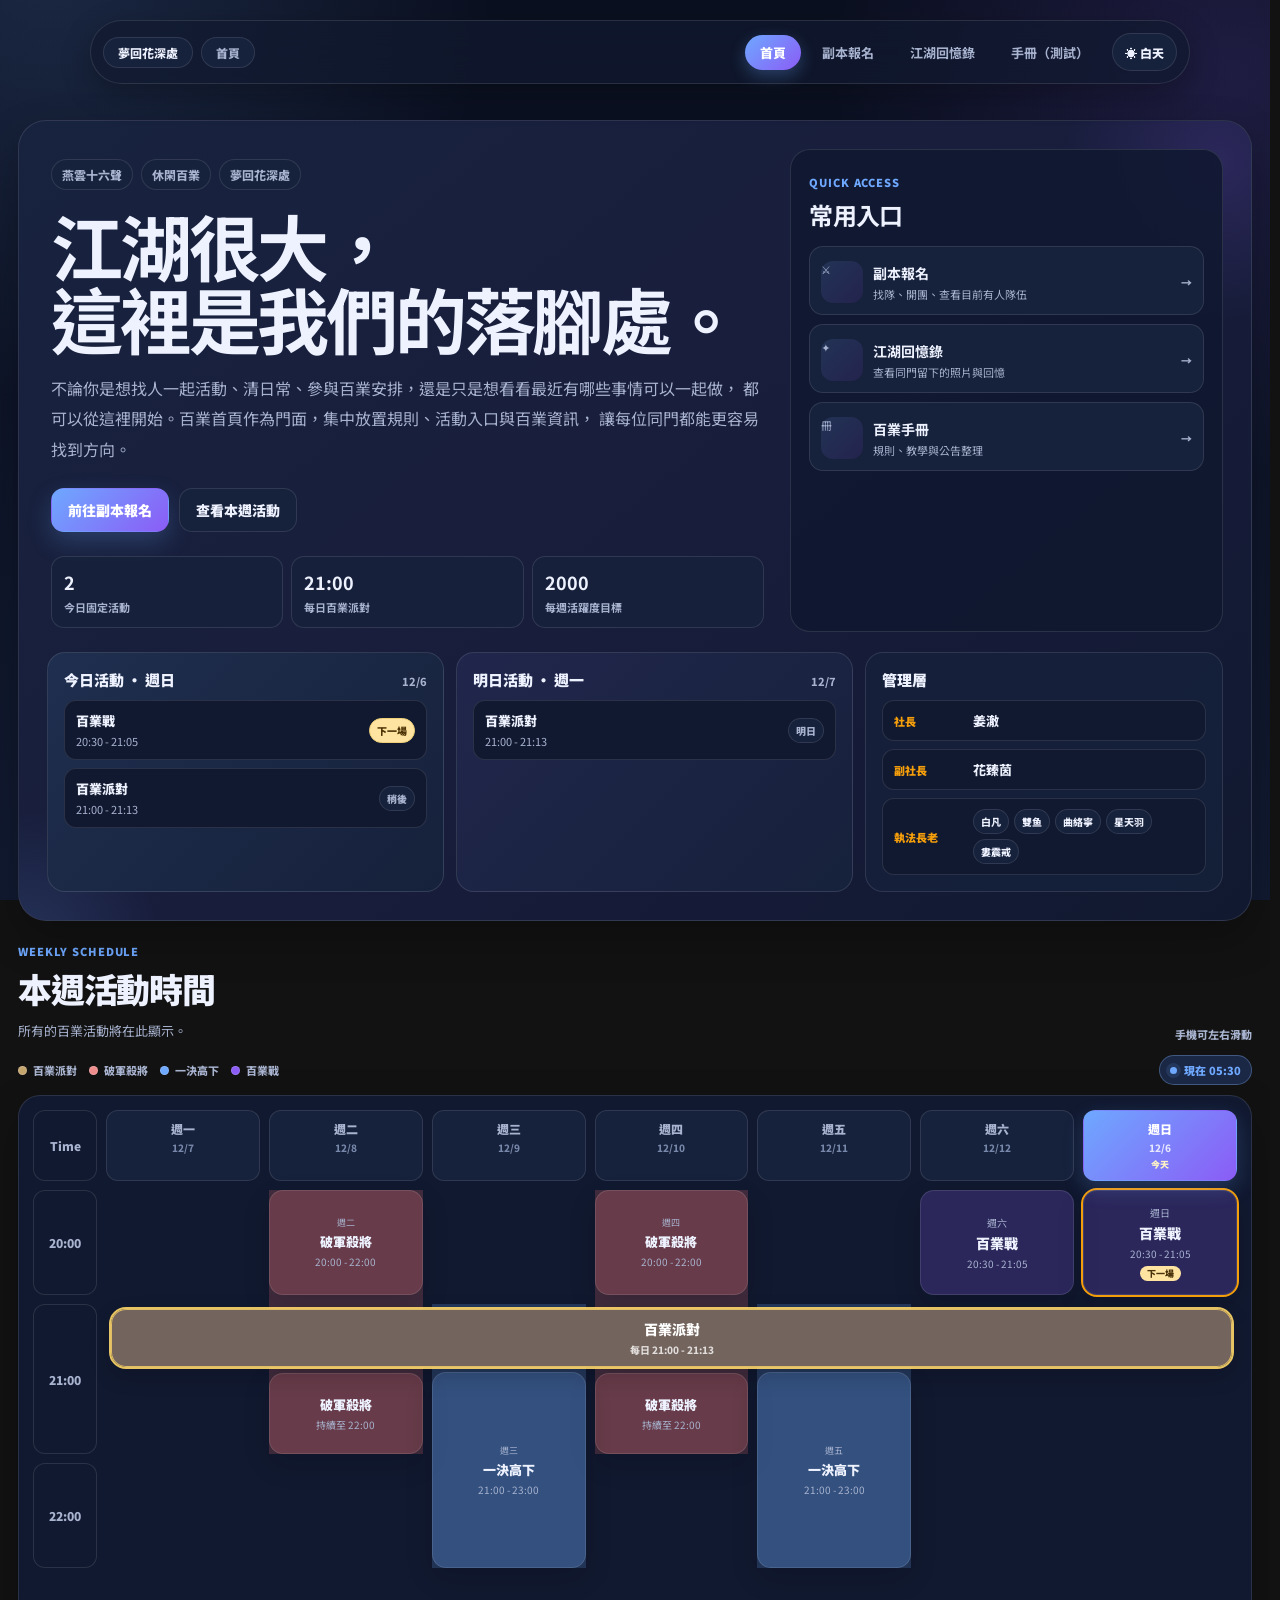
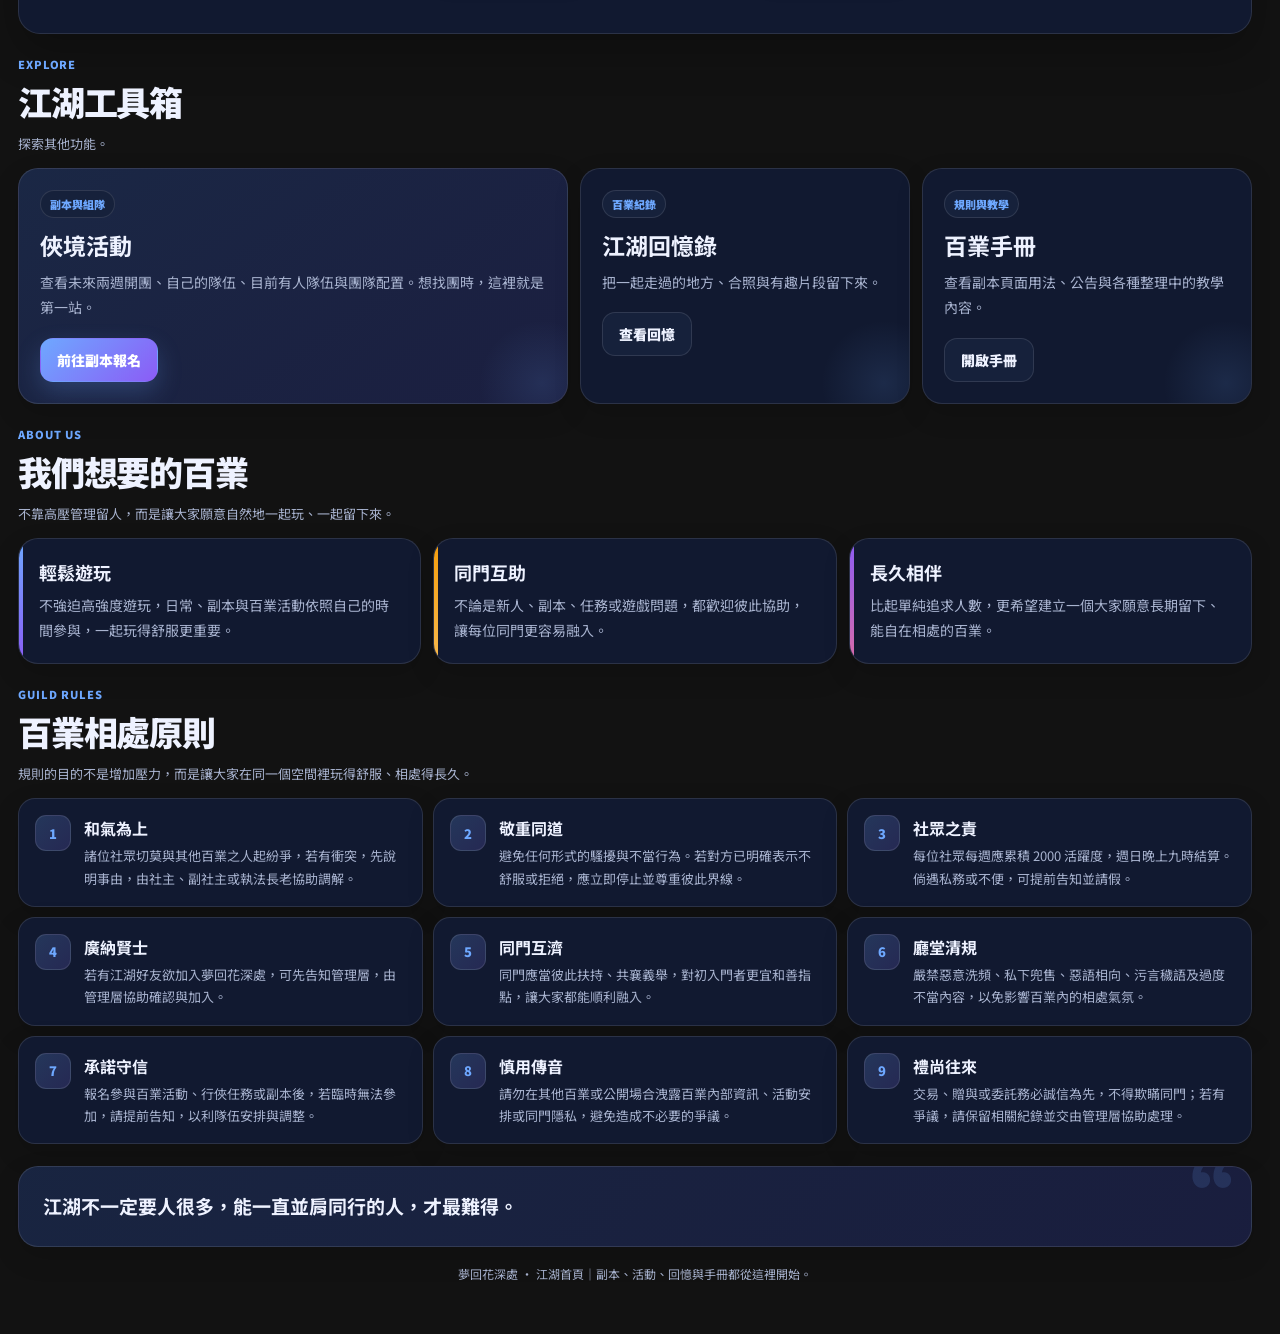
==== index.html @ 8ad77b72 "Update index.html" ====
<!doctype html>
<html lang="zh-Hant">
<head>
<meta charset="UTF-8" />
<meta name="viewport" content="width=device-width, initial-scale=1.0"/>
<title>夢回花深處｜首頁</title>

<link href="https://fonts.googleapis.com/css2?family=Noto+Sans+TC:wght@400;500;600;700;800;900&display=swap" rel="stylesheet">
<link rel="icon" type="image/png" href="https://encrypted-tbn0.gstatic.com/images?q=tbn:ANd9GcSzOJ5c0386XX_6Nc30CH9okPokvMTOGA9BhpgeuKTS_CyC4_QO3OITuVe4&s=10">

<script>
(function(){
  try{
    document.documentElement.dataset.theme = localStorage.getItem("registration_theme") || localStorage.getItem("wwm-home-theme-v2") || "dark";
  }catch(e){
    document.documentElement.dataset.theme = "dark";
  }
})();
</script>

<style>
:root{
  --bg:#0b1020;
  --bg-2:#111a31;
  --surface:#111930;
  --surface-2:#16213b;
  --surface-3:#1b2948;
  --line:rgba(255,255,255,.11);
  --line-strong:rgba(255,255,255,.18);
  --text:#eef2ff;
  --muted:#a8b3cf;
  --soft:#7888aa;
  --accent:#6ea8ff;
  --accent-2:#8b5cf6;
  --warm:#f59e0b;
  --pink:#d96ba7;
  --danger:#ff6b81;
  --shadow:0 18px 44px rgba(0,0,0,.24);
  --shadow-soft:0 10px 28px rgba(0,0,0,.14);
  --color-party:#74645e;
  --color-boss:rgba(255,120,120,.20);
  --color-duel:rgba(110,168,255,.21);
  --color-war:rgba(139,92,246,.22);
}

html[data-theme="light"]{
  --bg:#eef3fb;
  --bg-2:#f8faff;
  --surface:#ffffff;
  --surface-2:#f7f9fd;
  --surface-3:#eef3fb;
  --line:rgba(67,89,130,.16);
  --line-strong:rgba(67,89,130,.24);
  --text:#17233c;
  --muted:#64748b;
  --soft:#8794a8;
  --accent:#4f8ef7;
  --accent-2:#7c3aed;
  --warm:#c47a13;
  --pink:#b64f88;
  --danger:#dc3958;
  --shadow:0 18px 42px rgba(65,86,125,.13);
  --shadow-soft:0 9px 24px rgba(65,86,125,.09);
  --color-party:#fff3df;
  --color-boss:#fff0f0;
  --color-duel:#eef5ff;
  --color-war:#f4efff;
}

*{box-sizing:border-box}
html{scroll-behavior:smooth;scrollbar-gutter:stable;color-scheme:dark}
html[data-theme="light"]{color-scheme:light}
html,body{margin:0;padding:0;min-height:100%;}
body{
  padding-top:100px;
  color:var(--text);
  font-family:"Noto Sans TC",system-ui,-apple-system,BlinkMacSystemFont,"Segoe UI",sans-serif;
  background:
    radial-gradient(circle at 4% -5%, color-mix(in srgb,var(--accent) 16%,transparent), transparent 29%),
    radial-gradient(circle at 97% 8%, color-mix(in srgb,var(--accent-2) 15%,transparent), transparent 27%),
    linear-gradient(180deg,var(--bg),var(--bg-2));
  background-attachment:fixed;
  overflow-x:clip;
  transition:background .22s ease,color .22s ease;
}
button,input,select,textarea{font:inherit}
a{color:inherit}

.bg-orb{display:none}
.container{position:relative;z-index:1;max-width:1320px;margin:0 auto;padding:20px 18px 44px}

/* ===== Navbar: keep the familiar pill, add theme switch ===== */
.topbar{
  position:fixed;top:20px;left:50%;transform:translateX(-50%);
  width:calc(100% - 40px);max-width:1100px;min-height:64px;z-index:1000;
  display:flex;align-items:center;padding:0 12px;border-radius:999px;
  background:color-mix(in srgb,var(--surface) 72%,transparent);
  border:1px solid var(--line);box-shadow:0 10px 30px rgba(0,0,0,.26);
  backdrop-filter:blur(20px);-webkit-backdrop-filter:blur(20px);
  transition:.25s ease;
}
.topbar.scrolled{top:10px;background:color-mix(in srgb,var(--surface) 91%,transparent);box-shadow:var(--shadow)}
.topbar-content{width:100%;display:flex;justify-content:space-between;align-items:center;gap:10px}
.brand-group{display:flex;gap:8px;align-items:center;min-width:max-content}
.brand-badge{padding:6px 14px;border-radius:999px;background:var(--surface-2);border:1px solid var(--line);font-size:12px;font-weight:800;color:var(--text);white-space:nowrap}
.brand-badge.sub{color:var(--muted)}
.nav-wrap{display:flex;align-items:center;gap:8px;min-width:0}
.nav{display:flex;gap:6px;align-items:center;min-width:0}
.nav a{text-decoration:none;color:var(--muted);padding:8px 15px;border-radius:999px;font-size:13px;font-weight:700;white-space:nowrap;transition:.18s ease}
.nav a:hover{color:var(--text);background:var(--surface-2)}
.nav a.active{color:#fff;background:linear-gradient(135deg,var(--accent),var(--accent-2));box-shadow:0 6px 16px color-mix(in srgb,var(--accent) 28%,transparent);font-weight:800}
.theme-toggle{
  flex:0 0 auto;min-height:38px;padding:0 12px;border:1px solid var(--line);border-radius:999px;
  background:var(--surface-2);color:var(--text);font-size:12px;font-weight:900;cursor:pointer;transition:.18s ease;
}
.theme-toggle:hover{border-color:color-mix(in srgb,var(--accent) 55%,var(--line));transform:translateY(-1px)}
html[data-theme="light"] .topbar{background:rgba(255,255,255,.84);box-shadow:0 14px 36px rgba(65,86,125,.14)}
html[data-theme="light"] .topbar.scrolled{background:rgba(255,255,255,.95)}

/* ===== Announcement ===== */
#siteAnnouncement{max-width:1320px;margin:0 auto 16px;padding:0 18px;box-sizing:border-box}
.announcementBar{
  position:relative;display:flex;align-items:flex-start;gap:14px;padding:15px 96px 15px 16px;
  border-radius:20px;border:1px solid color-mix(in srgb,var(--accent-2) 30%,var(--line));
  background:linear-gradient(135deg,color-mix(in srgb,var(--accent) 9%,var(--surface)),color-mix(in srgb,var(--accent-2) 11%,var(--surface)));
  box-shadow:var(--shadow-soft);color:var(--text);animation:announcementSlideIn .3s ease;
}
@keyframes announcementSlideIn{from{opacity:0;transform:translateY(7px)}to{opacity:1;transform:none}}
.announcementIcon{width:40px;height:40px;flex:0 0 auto;border-radius:13px;display:grid;place-items:center;background:linear-gradient(135deg,var(--accent),var(--accent-2));color:#fff;box-shadow:0 9px 20px color-mix(in srgb,var(--accent) 22%,transparent);font-size:18px}
.announcementContent{flex:1;min-width:0}.announcementTitle{margin:1px 0 6px;font-size:15px;font-weight:900;color:var(--text)}
.announcementPill{display:inline-flex;width:max-content;max-width:100%;padding:4px 9px;margin-bottom:7px;border-radius:999px;background:color-mix(in srgb,var(--accent-2) 14%,var(--surface-2));border:1px solid color-mix(in srgb,var(--accent-2) 26%,var(--line));color:var(--accent-2);font-size:11px;font-weight:900}
html[data-theme="dark"] .announcementPill{color:#d9ceff}
.announcementText{color:var(--text);font-size:13px;font-weight:700;line-height:1.7}.announcementTime{margin-top:7px;color:var(--muted);font-size:11px;font-weight:700}
.announcementControls{position:absolute;top:13px;right:13px;display:flex;gap:6px}.announcementArrow{width:30px;height:30px;border:1px solid var(--line);border-radius:999px;background:var(--surface-2);color:var(--text);font-size:17px;font-weight:900;cursor:pointer}.announcementArrow:hover{background:var(--surface-3)}
.announcementDots{position:absolute;right:18px;bottom:13px;display:flex;gap:6px}.announcementDot{width:7px;height:7px;border-radius:999px;border:0;padding:0;background:color-mix(in srgb,var(--muted) 36%,transparent);cursor:pointer}.announcementDot.active{width:18px;background:var(--accent)}

/* ===== Hero dashboard ===== */
.hero{
  position:relative;overflow:hidden;margin-bottom:20px;padding:28px;border:1px solid var(--line);border-radius:28px;
  background:linear-gradient(140deg,color-mix(in srgb,var(--accent) 7%,var(--surface)),color-mix(in srgb,var(--accent-2) 6%,var(--surface)) 52%,var(--surface));
  box-shadow:var(--shadow);
}
.hero::before{content:"";position:absolute;width:320px;height:320px;right:-130px;top:-120px;border-radius:50%;background:radial-gradient(circle,color-mix(in srgb,var(--accent-2) 17%,transparent),transparent 70%);pointer-events:none}
.hero::after{content:"";position:absolute;width:260px;height:260px;left:-120px;bottom:-150px;border-radius:50%;background:radial-gradient(circle,color-mix(in srgb,var(--accent) 14%,transparent),transparent 70%);pointer-events:none}
.hero-grid{position:relative;z-index:1;display:grid;grid-template-columns:minmax(0,1.25fr) minmax(300px,.75fr);gap:22px;align-items:stretch}
.hero-copy{padding:10px 4px 4px}.hero-badges{display:flex;flex-wrap:wrap;gap:8px;margin-bottom:18px}.hero-badge{padding:6px 10px;border-radius:999px;border:1px solid var(--line);background:var(--surface-2);color:var(--muted);font-size:12px;font-weight:800}
.hero h1{margin:0;max-width:780px;font-size:clamp(42px,6vw,72px);line-height:1.02;letter-spacing:-.045em;color:var(--text)}
.hero p{margin:18px 0 0;max-width:760px;color:var(--muted);font-size:16px;line-height:1.9}
.hero-actions{display:flex;gap:10px;flex-wrap:wrap;margin-top:24px}.btn{display:inline-flex;align-items:center;justify-content:center;text-decoration:none;border-radius:13px;padding:11px 16px;font-size:14px;font-weight:900;transition:.16s ease;border:1px solid transparent}.btn:hover{transform:translateY(-1px)}
.btn-primary{color:#fff;background:linear-gradient(135deg,var(--accent),var(--accent-2));box-shadow:0 10px 24px color-mix(in srgb,var(--accent) 22%,transparent)}
.btn-secondary{color:var(--text);background:var(--surface-2);border-color:var(--line)}
.hero-status-row{display:grid;grid-template-columns:repeat(3,minmax(0,1fr));gap:8px;margin-top:24px;max-width:760px}.hero-status{padding:12px;border:1px solid var(--line);border-radius:13px;background:color-mix(in srgb,var(--surface-2) 82%,transparent)}.hero-status strong{display:block;font-size:18px;color:var(--text)}.hero-status span{display:block;margin-top:4px;color:var(--muted);font-size:11px;font-weight:700}

.hero-side{display:grid;align-self:stretch}.quick-gate{height:100%;padding:18px;border:1px solid var(--line);border-radius:20px;background:color-mix(in srgb,var(--surface) 88%,transparent)}
.quick-gate-kicker{color:var(--accent);font-size:11px;font-weight:900;letter-spacing:.08em}.quick-gate h2{margin:5px 0 14px;font-size:24px;letter-spacing:-.03em}.quick-link-list{display:grid;gap:9px}.quick-link{display:grid;grid-template-columns:42px minmax(0,1fr) auto;align-items:center;gap:10px;padding:11px;border-radius:14px;text-decoration:none;background:var(--surface-2);border:1px solid var(--line);transition:.16s ease}.quick-link:hover{transform:translateX(3px);border-color:var(--line-strong);background:var(--surface-3)}.quick-link-icon{width:42px;height:42px;display:grid;place-items:center;border-radius:12px;background:linear-gradient(135deg,color-mix(in srgb,var(--accent) 18%,var(--surface)),color-mix(in srgb,var(--accent-2) 15%,var(--surface)));font-size:18px}.quick-link strong{display:block;color:var(--text);font-size:14px}.quick-link span{display:block;margin-top:3px;color:var(--muted);font-size:11px}.quick-link-arrow{color:var(--accent);font-weight:900}

.hero-lower-grid{position:relative;z-index:1;display:grid;grid-template-columns:1fr 1fr .9fr;gap:12px;margin-top:20px}.day-activity-panel,.leader-panel{min-width:0;padding:16px;border-radius:18px;border:1px solid var(--line);background:color-mix(in srgb,var(--surface-2) 80%,transparent)}.today-panel{background:linear-gradient(135deg,color-mix(in srgb,var(--accent) 10%,var(--surface-2)),var(--surface-2))}.tomorrow-panel{background:linear-gradient(135deg,color-mix(in srgb,var(--accent-2) 9%,var(--surface-2)),var(--surface-2))}
.day-activity-head{display:flex;align-items:baseline;justify-content:space-between;gap:12px;margin-bottom:10px}.day-activity-title,.leader-panel-title{margin:0;font-size:15px;font-weight:900;color:var(--text)}.day-activity-date{font-size:11px;font-weight:800;color:var(--muted)}.today-summary{display:grid;gap:8px}.today-empty{color:var(--muted);font-size:13px;line-height:1.7}.today-item{display:flex;align-items:center;justify-content:space-between;gap:10px;padding:10px 11px;border-radius:12px;background:var(--surface);border:1px solid var(--line)}.today-item-main{min-width:0}.today-item-name{font-size:13px;font-weight:900;color:var(--text)}.today-item-time{margin-top:3px;font-size:11px;color:var(--muted)}.today-status{flex:0 0 auto;padding:4px 7px;border-radius:999px;font-size:10px;font-weight:900;border:1px solid var(--line);background:var(--surface-2);color:var(--muted)}.today-status.live{color:#fff;background:var(--danger);border-color:transparent}.today-status.soon{color:#4d3305;background:#ffe4a1;border-color:#efd079}.today-status.done{opacity:.65}
.leader-list{display:grid;gap:8px;margin-top:10px}.leader-item{display:flex;align-items:center;gap:9px;padding:10px 11px;border-radius:12px;background:var(--surface);border:1px solid var(--line)}.leader-role{min-width:70px;font-size:11px;color:var(--warm);font-weight:900}.leader-name{font-size:13px;font-weight:800}.leader-members{display:flex;flex-wrap:wrap;gap:5px}.member-tag{display:inline-flex;padding:4px 7px;border-radius:999px;background:var(--surface-2);border:1px solid var(--line);color:var(--text);font-size:10px;font-weight:800}

/* ===== Common section headings ===== */
.section{margin-top:22px}.section-heading{display:flex;align-items:flex-end;justify-content:space-between;gap:16px;margin-bottom:13px}.section-heading-copy{min-width:0}.section-kicker{display:block;margin-bottom:5px;color:var(--accent);font-size:11px;font-weight:900;letter-spacing:.08em}.section-title{margin:0;font-size:clamp(25px,3vw,34px);font-weight:900;letter-spacing:-.035em;color:var(--text)}.section-desc{max-width:650px;margin:7px 0 0;color:var(--muted);font-size:13px;line-height:1.7}.section-side-note{color:var(--muted);font-size:11px;font-weight:800}

/* ===== About ===== */
.cards-3{display:grid;grid-template-columns:repeat(3,minmax(0,1fr));gap:12px}.card{position:relative;overflow:hidden;padding:20px;border-radius:20px;border:1px solid var(--line);background:var(--surface);box-shadow:var(--shadow-soft)}.card::before{content:"";position:absolute;left:0;top:0;bottom:0;width:4px;background:linear-gradient(180deg,var(--accent),var(--accent-2))}.card:nth-child(2)::before{background:linear-gradient(180deg,var(--warm),#f6b84d)}.card:nth-child(3)::before{background:linear-gradient(180deg,var(--accent-2),var(--pink))}.card h3{margin:0 0 8px;font-size:18px}.card p{margin:0;color:var(--muted);line-height:1.8;font-size:14px}

/* ===== Schedule ===== */
.schedule-hint{display:none;color:var(--muted);font-size:12px;margin:-4px 0 10px}.schedule-topline{display:flex;align-items:center;justify-content:space-between;gap:12px;flex-wrap:wrap;margin-bottom:10px}.schedule-legend{display:flex;align-items:center;flex-wrap:wrap;gap:8px 12px}.legend-item{display:inline-flex;align-items:center;gap:6px;color:var(--muted);font-size:11px;font-weight:800}.legend-dot{width:9px;height:9px;border-radius:999px;border:1px solid var(--line-strong)}.legend-dot.party{background:#c5a56e}.legend-dot.boss{background:#ef8d8d}.legend-dot.duel{background:var(--accent)}.legend-dot.war{background:var(--accent-2)}.schedule-now{display:inline-flex;align-items:center;gap:7px;padding:6px 10px;border-radius:999px;background:color-mix(in srgb,var(--accent) 10%,var(--surface));border:1px solid color-mix(in srgb,var(--accent) 24%,var(--line));color:var(--accent);font-size:11px;font-weight:900}.schedule-now::before{content:"";width:7px;height:7px;border-radius:999px;background:var(--accent);box-shadow:0 0 0 4px color-mix(in srgb,var(--accent) 12%,transparent)}
.schedule-container{width:100%;overflow-x:auto;overflow-y:hidden;-webkit-overflow-scrolling:touch;touch-action:pan-x;border-radius:22px;padding:14px;background:var(--surface);border:1px solid var(--line);box-shadow:var(--shadow)}
.schedule-grid{display:grid;grid-template-columns:64px repeat(7,minmax(0,1fr));grid-template-rows:auto 105px 150px 105px 42px;gap:9px;width:100%;min-width:0}.grid-header{position:relative;padding:9px 6px;border-radius:12px;text-align:center;font-size:12px;font-weight:900;color:var(--muted);background:var(--surface-2);border:1px solid var(--line)}.grid-header.today{color:#fff;background:linear-gradient(135deg,var(--accent),var(--accent-2));border-color:transparent;box-shadow:0 8px 20px color-mix(in srgb,var(--accent) 21%,transparent)}.grid-header.today::after{content:"今天";display:block;margin-top:3px;font-size:9px;color:#fff3c5;letter-spacing:.06em}.grid-header .header-date{display:block;margin-top:3px;color:var(--soft);font-size:10px;font-weight:800}.grid-header.today .header-date{color:rgba(255,255,255,.82)}.time-col{position:sticky;left:0;z-index:5;display:flex;align-items:center;justify-content:center;background:var(--surface);border:1px solid var(--line);border-radius:12px;font-size:12px;font-weight:900;color:var(--muted)}
.event-card,.split-segment{border-radius:14px;padding:9px 7px;display:flex;flex-direction:column;align-items:center;justify-content:center;gap:3px;text-align:center;border:1px solid var(--line);box-shadow:var(--shadow-soft);transition:.18s ease}.event-card:hover{transform:translateY(-2px)}.party{background:var(--color-party)}.boss{background:var(--color-boss)}.duel{background:var(--color-duel)}.war{background:var(--color-war)}.event-day{font-size:10px;color:var(--muted)}.event-name{font-size:14px;font-weight:900;color:var(--text)}.event-time{font-size:10px;color:var(--muted)}.event-state{margin-top:2px;padding:3px 7px;border-radius:999px;font-size:9px;font-weight:900;line-height:1;background:var(--surface-2);color:var(--text)}.event-card.today-event,.split-event.today-event .split-segment{outline:2px solid color-mix(in srgb,var(--warm) 72%,transparent);box-shadow:0 0 0 3px color-mix(in srgb,var(--warm) 10%,transparent),var(--shadow-soft)}.event-card.is-live,.split-event.is-live .split-segment{outline:2px solid var(--accent)}.event-card.is-next,.split-event.is-next .split-segment{outline:2px solid var(--warm)}.event-card.is-live .event-state,.daily-event-strip.is-live .event-state{background:var(--accent);color:#fff}.event-card.is-next .event-state,.daily-event-strip.is-next .event-state{background:#ffe4a1;color:#49320b}
.party-timetable-strip{grid-column:2/9;grid-row:3;align-self:start;z-index:20;height:58px;margin:5px 5px 0;padding:8px 18px;border-radius:15px;display:flex;flex-direction:column;align-items:center;justify-content:center;gap:3px;background:#74645e;border:1.5px solid rgba(255,215,106,.78);box-shadow:0 8px 22px rgba(0,0,0,.18);color:#fff;overflow:hidden}.party-timetable-strip .event-name{color:#fff;font-size:14px;font-weight:900}.party-timetable-strip .event-time{color:rgba(255,255,255,.78);font-size:10px;font-weight:800}.party-timetable-strip .event-state{margin-top:1px;background:#ffd76a;color:#171923}.party-timetable-strip.today-event,.party-timetable-strip.is-next{outline:2px solid rgba(255,215,106,.90)}.party-timetable-strip.is-live{outline:2px solid #fff3c5;background:#806b60}
.split-event{position:relative;z-index:8;min-width:0}.split-segment{position:absolute;left:0;right:0;overflow:hidden}.split-event.boss .split-segment{background:var(--color-boss)}.split-event.duel .split-segment{background:var(--color-duel)}.split-event.boss .split-before{top:0;height:105px}.split-event.boss .split-after{top:183px;bottom:0}.split-event.duel .split-after{top:68px;bottom:0}.split-event .event-name{font-size:13px}.split-event .event-time{font-size:10px}.split-event .event-day{font-size:9px}.split-event>.event-state{position:absolute;right:6px;bottom:6px;z-index:3}
html[data-theme="light"] .party-timetable-strip{background:#fff0d6;color:#60420d;border-color:#e7c47f;box-shadow:0 10px 22px rgba(135,104,48,.12)}html[data-theme="light"] .party-timetable-strip .event-name{color:#6f4a0d}html[data-theme="light"] .party-timetable-strip .event-time{color:#94723d}

/* ===== Portals ===== */
.portal-grid{display:grid;grid-template-columns:1.25fr .75fr .75fr;gap:12px}.portal-card{position:relative;overflow:hidden;min-height:190px;padding:21px;border-radius:20px;background:var(--surface);border:1px solid var(--line);box-shadow:var(--shadow-soft)}.portal-card.primary-portal{background:linear-gradient(145deg,color-mix(in srgb,var(--accent) 10%,var(--surface)),color-mix(in srgb,var(--accent-2) 8%,var(--surface)))}.portal-card::after{content:"";position:absolute;right:-40px;bottom:-45px;width:130px;height:130px;border-radius:50%;background:radial-gradient(circle,color-mix(in srgb,var(--accent) 12%,transparent),transparent 68%);pointer-events:none}.portal-kicker{display:inline-flex;margin-bottom:10px;padding:5px 9px;border-radius:999px;background:var(--surface-2);border:1px solid var(--line);color:var(--accent);font-size:11px;font-weight:900}.portal-card h3{margin:0 0 8px;font-size:23px}.portal-card p{margin:0;color:var(--muted);line-height:1.8;font-size:14px}.portal-actions{display:flex;gap:9px;flex-wrap:wrap;margin-top:17px}

/* ===== Rules ===== */
.rules-grid{display:grid;grid-template-columns:repeat(3,minmax(0,1fr));gap:10px}.rule-card{display:grid;grid-template-columns:38px minmax(0,1fr);column-gap:11px;align-content:start;padding:16px;border-radius:17px;background:var(--surface);border:1px solid var(--line);box-shadow:var(--shadow-soft)}.rule-number{grid-row:1/span 2;display:grid;place-items:center;width:36px;height:36px;border-radius:11px;background:linear-gradient(135deg,color-mix(in srgb,var(--accent) 16%,var(--surface-2)),color-mix(in srgb,var(--accent-2) 13%,var(--surface-2)));border:1px solid var(--line);color:var(--accent);font-weight:900;font-size:13px}.rule-card h4{margin:1px 0 5px;font-size:16px}.rule-card p{margin:0;color:var(--muted);line-height:1.72;font-size:13px}

.guild-quote{position:relative;overflow:hidden;margin-top:22px;padding:22px 24px;border-radius:20px;border:1px solid var(--line);background:linear-gradient(135deg,color-mix(in srgb,var(--accent) 8%,var(--surface)),color-mix(in srgb,var(--accent-2) 7%,var(--surface)));box-shadow:var(--shadow-soft)}.guild-quote::before{content:"“";position:absolute;right:18px;top:-18px;color:color-mix(in srgb,var(--accent) 15%,transparent);font-size:100px;font-weight:900;line-height:1}.guild-quote p{position:relative;margin:0;color:var(--text);font-size:19px;line-height:1.8;font-weight:700}.footer-note{margin-top:18px;text-align:center;color:var(--muted);font-size:12px;padding-bottom:8px}

/* scrollbars */
html,body,.nav,.schedule-container{scrollbar-width:thin;scrollbar-color:color-mix(in srgb,var(--accent) 45%,var(--muted)) var(--surface-2)}
html::-webkit-scrollbar,body::-webkit-scrollbar,.nav::-webkit-scrollbar,.schedule-container::-webkit-scrollbar{width:10px;height:10px}
html::-webkit-scrollbar-track,body::-webkit-scrollbar-track,.schedule-container::-webkit-scrollbar-track{background:var(--surface-2)}
html::-webkit-scrollbar-thumb,body::-webkit-scrollbar-thumb,.schedule-container::-webkit-scrollbar-thumb{border:3px solid transparent;border-radius:999px;background:linear-gradient(180deg,var(--accent),var(--accent-2)) padding-box}

@media(max-width:1080px){
  .hero-grid{grid-template-columns:1fr}.hero-side{min-height:auto}.hero-lower-grid{grid-template-columns:1fr 1fr}.leader-panel{grid-column:1/-1}.portal-grid{grid-template-columns:1fr 1fr}.portal-card.primary-portal{grid-column:1/-1}.cards-3,.rules-grid{grid-template-columns:repeat(2,minmax(0,1fr))}
}
@media(max-width:768px){
  body{padding-top:150px}.container{padding:14px 10px 30px}#siteAnnouncement{padding:0 10px;margin-bottom:12px}
  .topbar{top:10px;height:auto;min-height:0;padding:10px 14px;width:calc(100% - 20px);border-radius:24px}.topbar.scrolled{top:8px}.topbar-content{flex-direction:column;gap:8px}.brand-group{justify-content:center}.nav-wrap{width:100%;gap:6px}.nav{flex:1;width:100%;justify-content:flex-start;overflow-x:auto;-webkit-overflow-scrolling:touch;padding:4px 0;scrollbar-width:none}.nav::-webkit-scrollbar{display:none}.nav a{padding:6px 11px;font-size:11px}.theme-toggle{min-height:34px;padding:0 10px;font-size:11px}
  .announcementBar{padding:13px 13px 42px;gap:10px;border-radius:17px}.announcementIcon{width:34px;height:34px;border-radius:11px;font-size:16px}.announcementControls{top:auto;right:12px;bottom:10px}.announcementDots{left:58px;right:auto;bottom:20px}.announcementText{font-size:12px}
  .hero{padding:20px 16px;border-radius:22px}.hero h1{font-size:40px}.hero p{font-size:14px;line-height:1.8}.hero-status-row{grid-template-columns:1fr}.quick-gate{padding:15px}.hero-lower-grid{grid-template-columns:1fr}.leader-panel{grid-column:auto}.hero-actions .btn{flex:1 1 150px}
  .section{margin-top:19px}.section-heading{align-items:flex-start;flex-direction:column;gap:6px}.section-title{font-size:27px}.cards-3,.rules-grid,.portal-grid{grid-template-columns:1fr}.portal-card.primary-portal{grid-column:auto}.rule-card{grid-template-columns:36px minmax(0,1fr)}
  .schedule-hint{display:block}.schedule-topline{align-items:flex-start}.schedule-container{padding:10px;border-radius:18px}.schedule-grid{grid-template-columns:56px repeat(7,96px);grid-template-rows:auto 96px 132px 96px 40px;gap:8px;width:max-content;min-width:780px}.party-timetable-strip{height:50px;margin:5px 4px 0;padding:6px 10px;border-radius:13px}.party-timetable-strip .event-name{font-size:12px}.party-timetable-strip .event-time{font-size:9px}.split-event.boss .split-before{height:96px}.split-event.boss .split-after{top:164px}.split-event.duel .split-after{top:60px}.split-event .event-name{font-size:11px}.split-event .event-time{font-size:9px}.split-event .event-day{font-size:8px}
}
@media(max-width:430px){
  .hero h1{font-size:36px}.hero-badges{gap:6px}.hero-badge{font-size:10px}.quick-link{grid-template-columns:38px minmax(0,1fr) auto}.quick-link-icon{width:38px;height:38px}.guild-quote p{font-size:16px}
}
</style>
  <!-- Shared Site Shell: common design tokens / navbar / announcement -->
  <link rel="stylesheet" href="assets/site-shell.css">
</head>

<body data-site-page="index">
<div class="bg-orb orb1"></div>
<div class="bg-orb orb2"></div>
<div class="bg-orb orb3"></div>

<nav class="topbar" id="floatingNav" aria-label="主要導覽">
  <div class="topbar-content">
    <div class="brand-group">
      <span class="brand-badge">夢回花深處</span>
      <span class="brand-badge sub">首頁</span>
    </div>
    <div class="nav-wrap">
      <div class="nav">
        <a href="index" class="active" aria-current="page">首頁</a>
        <a href="PVERegistration">副本報名</a>
        <a href="gallery">江湖回憶錄</a>
        <a href="documentation">手冊（測試）</a>
      </div>
      <button type="button" class="theme-toggle" id="themeToggleBtn" aria-label="切換白天或夜間模式">☀ 白天</button>
    </div>
  </div>
</nav>

<div id="siteAnnouncement"></div>

<div class="container">

  <section class="hero">
    <div class="hero-grid">
      <div class="hero-copy">
        <div class="hero-badges">
          <span class="hero-badge">燕雲十六聲</span>
          <span class="hero-badge">休閑百業</span>
          <span class="hero-badge">夢回花深處</span>
        </div>
        <h1>江湖很大，<br>這裡是我們的落腳處。</h1>
        <p>不論你是想找人一起活動、清日常、參與百業安排，還是只是想看看最近有哪些事情可以一起做， 都可以從這裡開始。百業首頁作為門面，集中放置規則、活動入口與百業資訊， 讓每位同門都能更容易找到方向。</p>
        <div class="hero-actions">
          <a href="PVERegistration" class="btn btn-primary">前往副本報名</a>
          <a href="#schedule" class="btn btn-secondary">查看本週活動</a>
        </div>
        <div class="hero-status-row">
          <div class="hero-status"><strong id="heroTodayCount">—</strong><span>今日固定活動</span></div>
          <div class="hero-status"><strong>21:00</strong><span>每日百業派對</span></div>
          <div class="hero-status"><strong>2000</strong><span>每週活躍度目標</span></div>
        </div>
      </div>

      <aside class="hero-side">
        <div class="quick-gate">
          <span class="quick-gate-kicker">QUICK ACCESS</span>
          <h2>常用入口</h2>
          <div class="quick-link-list">
            <a class="quick-link" href="PVERegistration">
              <span class="quick-link-icon">⚔</span><span><strong>副本報名</strong><span>找隊、開團、查看目前有人隊伍</span></span><span class="quick-link-arrow">→</span>
            </a>
            <a class="quick-link" href="gallery">
              <span class="quick-link-icon">✦</span><span><strong>江湖回憶錄</strong><span>查看同門留下的照片與回憶</span></span><span class="quick-link-arrow">→</span>
            </a>
            <a class="quick-link" href="documentation">
              <span class="quick-link-icon">冊</span><span><strong>百業手冊</strong><span>規則、教學與公告整理</span></span><span class="quick-link-arrow">→</span>
            </a>
          </div>
        </div>
      </aside>
    </div>

    <div class="hero-lower-grid">
      <div class="day-activity-panel today-panel">
        <div class="day-activity-head"><h3 class="day-activity-title" id="todayPanelTitle">今日活動</h3><span class="day-activity-date" id="todayPanelDate"></span></div>
        <div class="today-summary" id="todaySummary"></div>
      </div>
      <div class="day-activity-panel tomorrow-panel">
        <div class="day-activity-head"><h3 class="day-activity-title" id="tomorrowPanelTitle">明日活動</h3><span class="day-activity-date" id="tomorrowPanelDate"></span></div>
        <div class="today-summary" id="tomorrowSummary"></div>
      </div>
      <div class="leader-panel">
        <h3 class="leader-panel-title">管理層</h3>
        <div class="leader-list">
          <div class="leader-item"><span class="leader-role">社長</span><span class="leader-name">姜澈</span></div>
          <div class="leader-item"><span class="leader-role">副社長</span><span class="leader-name">花臻茵</span></div>
          <div class="leader-item"><span class="leader-role">執法長老</span><span class="leader-members"><span class="member-tag">白凡</span><span class="member-tag">雙鱼</span><span class="member-tag">曲絡寧</span><span class="member-tag">星天羽</span><span class="member-tag">婁震戒</span></span></div>
        </div>
      </div>
    </div>
  </section>

  <section class="section" id="schedule">
    <div class="section-heading"><div class="section-heading-copy"><span class="section-kicker">WEEKLY SCHEDULE</span><h2 class="section-title">本週活動時間</h2><p class="section-desc">所有的百業活動將在此顯示。</p></div><span class="section-side-note">手機可左右滑動</span></div>
    <div class="schedule-hint">手機版可左右滑動查看完整週程表</div>

    <div class="schedule-topline">
      <div class="schedule-legend" aria-label="活動圖例">
        <span class="legend-item"><span class="legend-dot party"></span>百業派對</span>
        <span class="legend-item"><span class="legend-dot boss"></span>破軍殺將</span>
        <span class="legend-item"><span class="legend-dot duel"></span>一決高下</span>
        <span class="legend-item"><span class="legend-dot war"></span>百業戰</span>
      </div>
      <div class="schedule-now" id="scheduleNow">現在</div>
    </div>

    <div class="schedule-container" id="scheduleScroll">
      <div class="schedule-grid">

        <div class="time-col" style="grid-column:1;grid-row:1">Time</div>
        <div class="grid-header" data-day="1" style="grid-column:2;grid-row:1">週一</div>
        <div class="grid-header" data-day="2" style="grid-column:3;grid-row:1">週二</div>
        <div class="grid-header" data-day="3" style="grid-column:4;grid-row:1">週三</div>
        <div class="grid-header" data-day="4" style="grid-column:5;grid-row:1">週四</div>
        <div class="grid-header" data-day="5" style="grid-column:6;grid-row:1">週五</div>
        <div class="grid-header" data-day="6" style="grid-column:7;grid-row:1">週六</div>
        <div class="grid-header" data-day="0" style="grid-column:8;grid-row:1">週日</div>

        <div class="time-col" style="grid-column:1;grid-row:2">20:00</div>
        <div class="time-col" style="grid-column:1;grid-row:3">21:00</div>
        <div class="time-col" style="grid-column:1;grid-row:4">22:00</div>

        <!-- 百業派對：置於 21:00 時段內，使用完全不透明背景；其他活動僅視覺讓位 -->
        <div
          class="party-timetable-strip party schedule-event"
          data-days="1,2,3,4,5,6,0"
          data-start="21:00"
          data-end="21:13"
        >
          <span class="event-name">百業派對</span>
          <span class="event-time">每日 21:00 - 21:13</span>
        </div>

        <!-- 破軍殺將：實際時間維持 20:00 - 22:00，僅在視覺上為百業派對讓出空間 -->
        <div
          class="split-event boss schedule-event"
          data-days="2"
          data-start="20:00"
          data-end="22:00"
          style="grid-column:3;grid-row:2 / span 2"
        >
          <div class="split-segment split-before">
            <span class="event-day">週二</span>
            <span class="event-name">破軍殺將</span>
            <span class="event-time">20:00 - 22:00</span>
          </div>
          <div class="split-segment split-after">
            <span class="event-name">破軍殺將</span>
            <span class="event-time">持續至 22:00</span>
          </div>
        </div>

        <div
          class="split-event boss schedule-event"
          data-days="4"
          data-start="20:00"
          data-end="22:00"
          style="grid-column:5;grid-row:2 / span 2"
        >
          <div class="split-segment split-before">
            <span class="event-day">週四</span>
            <span class="event-name">破軍殺將</span>
            <span class="event-time">20:00 - 22:00</span>
          </div>
          <div class="split-segment split-after">
            <span class="event-name">破軍殺將</span>
            <span class="event-time">持續至 22:00</span>
          </div>
        </div>

        <div
          class="event-card war schedule-event"
          data-days="6"
          data-start="20:30"
          data-end="21:05"
          style="grid-column:7;grid-row:2"
        >
          <span class="event-day">週六</span>
          <span class="event-name">百業戰</span>
          <span class="event-time">20:30 - 21:05</span>
        </div>

        <div
          class="event-card war schedule-event"
          data-days="0"
          data-start="20:30"
          data-end="21:05"
          style="grid-column:8;grid-row:2"
        >
          <span class="event-day">週日</span>
          <span class="event-name">百業戰</span>
          <span class="event-time">20:30 - 21:05</span>
        </div>

        <!-- 一決高下：實際時間維持 21:00 - 23:00，僅在視覺上為百業派對讓出空間 -->
        <div
          class="split-event duel schedule-event"
          data-days="3"
          data-start="21:00"
          data-end="23:00"
          style="grid-column:4;grid-row:3 / span 2"
        >
          <div class="split-segment split-after">
            <span class="event-day">週三</span>
            <span class="event-name">一決高下</span>
            <span class="event-time">21:00 - 23:00</span>
          </div>
        </div>

        <div
          class="split-event duel schedule-event"
          data-days="5"
          data-start="21:00"
          data-end="23:00"
          style="grid-column:6;grid-row:3 / span 2"
        >
          <div class="split-segment split-after">
            <span class="event-day">週五</span>
            <span class="event-name">一決高下</span>
            <span class="event-time">21:00 - 23:00</span>
          </div>
        </div>

        <div style="grid-column:2 / 9;grid-row:5"></div>
      </div>
    </div>
  </section>

  <section class="section" id="portal">
    <div class="section-heading"><div class="section-heading-copy"><span class="section-kicker">EXPLORE</span><h2 class="section-title">江湖工具箱</h2><p class="section-desc">探索其他功能。</p></div></div>

    <div class="portal-grid">
      <div class="portal-card primary-portal">
        <div class="portal-kicker">副本與組隊</div>
        <h3>俠境活動</h3>
        <p>查看未來兩週開團、自己的隊伍、目前有人隊伍與團隊配置。想找團時，這裡就是第一站。</p>
        <div class="portal-actions"><a href="PVERegistration" class="btn btn-primary">前往副本報名</a></div>
      </div>
      <div class="portal-card">
        <div class="portal-kicker">百業紀錄</div>
        <h3>江湖回憶錄</h3>
        <p>把一起走過的地方、合照與有趣片段留下來。</p>
        <div class="portal-actions"><a href="gallery" class="btn btn-secondary">查看回憶</a></div>
      </div>
      <div class="portal-card">
        <div class="portal-kicker">規則與教學</div>
        <h3>百業手冊</h3>
        <p>查看副本頁面用法、公告與各種整理中的教學內容。</p>
        <div class="portal-actions"><a href="documentation" class="btn btn-secondary">開啟手冊</a></div>
      </div>
    </div>
  </section>

  <section class="section" id="about">
    <div class="section-heading"><div class="section-heading-copy"><span class="section-kicker">ABOUT US</span><h2 class="section-title">我們想要的百業</h2><p class="section-desc">不靠高壓管理留人，而是讓大家願意自然地一起玩、一起留下來。</p></div></div>

    <div class="cards-3">
      <div class="card">
        <h3>輕鬆遊玩</h3>
        <p>不強迫高強度遊玩，日常、副本與百業活動依照自己的時間參與，一起玩得舒服更重要。</p>
      </div>

      <div class="card">
        <h3>同門互助</h3>
        <p>不論是新人、副本、任務或遊戲問題，都歡迎彼此協助，讓每位同門更容易融入。</p>
      </div>

      <div class="card">
        <h3>長久相伴</h3>
        <p>比起單純追求人數，更希望建立一個大家願意長期留下、能自在相處的百業。</p>
      </div>
    </div>
  </section>

  <section class="section" id="rules">
    <div class="section-heading"><div class="section-heading-copy"><span class="section-kicker">GUILD RULES</span><h2 class="section-title">百業相處原則</h2><p class="section-desc">規則的目的不是增加壓力，而是讓大家在同一個空間裡玩得舒服、相處得長久。</p></div></div>

    <div class="rules-grid">
      <div class="rule-card">
        <div class="rule-number">1</div>
        <h4>和氣為上</h4>
        <p>諸位社眾切莫與其他百業之人起紛爭，若有衝突，先說明事由，由社主、副社主或執法長老協助調解。</p>
      </div>

      <div class="rule-card">
        <div class="rule-number">2</div>
        <h4>敬重同道</h4>
        <p>避免任何形式的騷擾與不當行為。若對方已明確表示不舒服或拒絕，應立即停止並尊重彼此界線。</p>
      </div>

      <div class="rule-card">
        <div class="rule-number">3</div>
        <h4>社眾之責</h4>
        <p>每位社眾每週應累積 2000 活躍度，週日晚上九時結算。倘遇私務或不便，可提前告知並請假。</p>
      </div>

      <div class="rule-card">
        <div class="rule-number">4</div>
        <h4>廣納賢士</h4>
        <p>若有江湖好友欲加入夢回花深處，可先告知管理層，由管理層協助確認與加入。</p>
      </div>

      <div class="rule-card">
        <div class="rule-number">5</div>
        <h4>同門互濟</h4>
        <p>同門應當彼此扶持、共襄義舉，對初入門者更宜和善指點，讓大家都能順利融入。</p>
      </div>

      <div class="rule-card">
        <div class="rule-number">6</div>
        <h4>廳堂清規</h4>
        <p>嚴禁惡意洗頻、私下兜售、惡語相向、污言穢語及過度不當內容，以免影響百業內的相處氣氛。</p>
      </div>

      <div class="rule-card">
        <div class="rule-number">7</div>
        <h4>承諾守信</h4>
        <p>報名參與百業活動、行俠任務或副本後，若臨時無法參加，請提前告知，以利隊伍安排與調整。</p>
      </div>

      <div class="rule-card">
        <div class="rule-number">8</div>
        <h4>慎用傳音</h4>
        <p>請勿在其他百業或公開場合洩露百業內部資訊、活動安排或同門隱私，避免造成不必要的爭議。</p>
      </div>

      <div class="rule-card">
        <div class="rule-number">9</div>
        <h4>禮尚往來</h4>
        <p>交易、贈與或委託務必誠信為先，不得欺瞞同門；若有爭議，請保留相關紀錄並交由管理層協助處理。</p>
      </div>
    </div>
  </section>

  <section class="guild-quote">
    <p>江湖不一定要人很多，能一直並肩同行的人，才最難得。</p>
  </section>

  <div class="footer-note">
    夢回花深處 · 江湖首頁｜副本、活動、回憶與手冊都從這裡開始。
  </div>
</div>

<script>
const nav = document.getElementById('floatingNav');

window.addEventListener('scroll', () => {
  if(window.scrollY > 50){
    nav.classList.add('scrolled');
  }else{
    nav.classList.remove('scrolled');
  }
}, { passive:true });

/* ===== 白天 / 夜間模式 ===== */
(function setupTheme(){
  const btn = document.getElementById('themeToggleBtn');
  const apply = (theme) => {
    const next = theme === 'light' ? 'light' : 'dark';
    document.documentElement.dataset.theme = next;
    try{
      localStorage.setItem('registration_theme', next);
      localStorage.setItem('wwm-home-theme-v2', next);
    }catch(e){}
    if(btn){
      btn.textContent = next === 'light' ? '☾ 夜間' : '☀ 白天';
      btn.setAttribute('aria-label', next === 'light' ? '切換到夜間模式' : '切換到白天模式');
    }
  };
  apply(document.documentElement.dataset.theme || 'dark');
  btn?.addEventListener('click', () => apply(document.documentElement.dataset.theme === 'light' ? 'dark' : 'light'));
})();

/* ===== 自動高亮今天 + 今日 / 明日活動 + 進行中 / 下一場 ===== */
(function enhanceSchedule(){
  const now = new Date();
  const today = now.getDay();
  const tomorrow = (today + 1) % 7;
  const currentMinutes = now.getHours() * 60 + now.getMinutes();
  const dayNames = ['週日','週一','週二','週三','週四','週五','週六'];

  function toMinutes(time){
    const [h,m] = String(time || '').split(':').map(Number);
    return Number.isFinite(h) && Number.isFinite(m) ? h * 60 + m : null;
  }

  function pad(n){
    return String(n).padStart(2,'0');
  }

  function dateLabel(date){
    return `${date.getMonth()+1}/${date.getDate()}`;
  }

  const tomorrowDate = new Date(now);
  tomorrowDate.setDate(now.getDate() + 1);

  /* Header weekday + actual date */
  document.querySelectorAll('.grid-header').forEach(header => {
    const targetDay = Number(header.dataset.day);

    if(targetDay === today){
      header.classList.add('today');
    }

    const delta = (targetDay - today + 7) % 7;
    const d = new Date(now);
    d.setDate(now.getDate() + delta);

    const dateSpan = document.createElement('span');
    dateSpan.className = 'header-date';
    dateSpan.textContent = dateLabel(d);
    header.appendChild(dateSpan);
  });

  /* Collect every scheduled activity, including the 21:00 party strip */
  const allEvents = [];

  document.querySelectorAll('.schedule-event').forEach(card => {
    const days = card.dataset.days;
    if(!days) return;

    const dayList = days.split(',').map(Number);
    const name =
      card.querySelector('.event-name')?.textContent?.trim() ||
      card.querySelector('.daily-event-name')?.textContent?.trim() ||
      '活動';

    const start = card.dataset.start;
    const end = card.dataset.end;

    allEvents.push({
      card,
      dayList,
      name,
      start,
      end,
      startMin:toMinutes(start),
      endMin:toMinutes(end)
    });
  });

  const todayEvents = allEvents
    .filter(item => item.dayList.includes(today))
    .sort((a,b) => a.startMin - b.startMin);

  const tomorrowEvents = allEvents
    .filter(item => item.dayList.includes(tomorrow))
    .sort((a,b) => a.startMin - b.startMin);

  const heroTodayCount = document.getElementById('heroTodayCount');
  if(heroTodayCount) heroTodayCount.textContent = String(todayEvents.length);

  todayEvents.forEach(item => {
    item.card.classList.add('today-event');
  });

  const live = todayEvents.find(item =>
    currentMinutes >= item.startMin &&
    currentMinutes < item.endMin
  );

  const next = todayEvents.find(item =>
    item.startMin > currentMinutes
  );

  if(live){
    live.card.classList.remove('today-event');
    live.card.classList.add('is-live');

    const badge = document.createElement('span');
    badge.className = 'event-state';
    badge.textContent = '進行中';
    live.card.appendChild(badge);
  }else if(next){
    next.card.classList.remove('today-event');
    next.card.classList.add('is-next');

    const badge = document.createElement('span');
    badge.className = 'event-state';
    badge.textContent = '下一場';
    next.card.appendChild(badge);
  }

  const title = document.getElementById('todayPanelTitle');
  const todayDateEl = document.getElementById('todayPanelDate');
  const tomorrowTitle = document.getElementById('tomorrowPanelTitle');
  const tomorrowDateEl = document.getElementById('tomorrowPanelDate');
  const summary = document.getElementById('todaySummary');
  const tomorrowSummary = document.getElementById('tomorrowSummary');

  if(title){
    title.textContent = `今日活動 · ${dayNames[today]}`;
  }

  if(todayDateEl){
    todayDateEl.textContent = dateLabel(now);
  }

  if(tomorrowTitle){
    tomorrowTitle.textContent = `明日活動 · ${dayNames[tomorrow]}`;
  }

  if(tomorrowDateEl){
    tomorrowDateEl.textContent = dateLabel(tomorrowDate);
  }

  function renderToday(events){
    if(!events.length){
      return '<div class="today-empty">今天沒有固定百業活動。</div>';
    }

    return events.map(item => {
      let label = '稍後';
      let cls = '';

      if(currentMinutes >= item.endMin){
        label = '已結束';
        cls = 'done';
      }else if(currentMinutes >= item.startMin && currentMinutes < item.endMin){
        label = '進行中';
        cls = 'live';
      }else if(item.startMin > currentMinutes && item.startMin - currentMinutes <= 60){
        label = `${item.startMin-currentMinutes} 分鐘後`;
        cls = 'soon';
      }else if(item === next){
        label = '下一場';
        cls = 'soon';
      }

      return `<div class="today-item">
        <div class="today-item-main">
          <div class="today-item-name">${item.name}</div>
          <div class="today-item-time">${item.start} - ${item.end}</div>
        </div>
        <span class="today-status ${cls}">${label}</span>
      </div>`;
    }).join('');
  }

  function renderTomorrow(events){
    if(!events.length){
      return '<div class="today-empty">明天沒有固定百業活動。</div>';
    }

    return events.map(item => `<div class="today-item">
      <div class="today-item-main">
        <div class="today-item-name">${item.name}</div>
        <div class="today-item-time">${item.start} - ${item.end}</div>
      </div>
      <span class="today-status">明日</span>
    </div>`).join('');
  }

  if(summary){
    summary.innerHTML = renderToday(todayEvents);
  }

  if(tomorrowSummary){
    tomorrowSummary.innerHTML = renderTomorrow(tomorrowEvents);
  }

  const nowEl = document.getElementById('scheduleNow');

  if(nowEl){
    nowEl.textContent = `現在 ${pad(now.getHours())}:${pad(now.getMinutes())}`;
  }

  const todayHeader = document.querySelector('.grid-header.today');
  const scrollBox = document.getElementById('scheduleScroll');

  if(todayHeader && scrollBox && window.innerWidth <= 768){
    setTimeout(() => {
      const offset = todayHeader.offsetLeft - 80;
      scrollBox.scrollTo({
        left:Math.max(offset,0),
        behavior:'smooth'
      });
    },400);
  }
})();
</script>

<script>
(async () => {

  const box = document.getElementById("siteAnnouncement");
  if(!box) return;

  try{

    const res = await fetch("/WhereWindMeet/data/announcement.json?t=" + Date.now());
    const data = await res.json();

    if(!data.enabled){
      box.remove();
      return;
    }

    const announcements = Array.isArray(data.announcements)
      ? data.announcements
      : [];

    if(!announcements.length){
      box.remove();
      return;
    }

    let current = 0;
    let timer = null;

    function render(index){
      const item = announcements[index];

      box.innerHTML = `
      <div class="announcementBar">

        <div class="announcementIcon">📢</div>

        <div class="announcementContent">

          <div class="announcementTitle">
            ${escapeHtml(item.title || "重要公告")}
          </div>

          ${item.pill ? `
          <div class="announcementPill">
            ${escapeHtml(item.pill)}
          </div>
          ` : ""}

          <div class="announcementText">
            ${escapeHtml(item.text || item.content || item.message || "")}
          </div>

          <div class="announcementTime">
            更新時間：${escapeHtml(item.updated || "")}
          </div>

        </div>

        ${
          announcements.length > 1 ? `
          <div class="announcementControls">
            <button class="announcementArrow" id="annPrev" type="button">‹</button>
            <button class="announcementArrow" id="annNext" type="button">›</button>
          </div>

          <div class="announcementDots">
            ${announcements.map((_, i) => `
              <button
                class="announcementDot ${i === current ? "active" : ""}"
                data-index="${i}"
                type="button">
              </button>
            `).join("")}
          </div>
          ` : ""
        }

      </div>
      `;

      const prev = box.querySelector("#annPrev");
      const next = box.querySelector("#annNext");
      const dots = box.querySelectorAll(".announcementDot");

      if(prev){
        prev.onclick = () => manualGo(current - 1);
      }

      if(next){
        next.onclick = () => manualGo(current + 1);
      }

      dots.forEach(dot => {
        dot.onclick = () => manualGo(Number(dot.dataset.index));
      });
    }

    function go(index){
      current = (index + announcements.length) % announcements.length;
      render(current);
    }

    function manualGo(index){
      go(index);
      restartTimer();
    }

    function restartTimer(){
      if(timer){
        clearInterval(timer);
      }

      if(announcements.length > 1){
        timer = setInterval(() => {
          go(current + 1);
        }, 5000);
      }
    }

    render(current);
    restartTimer();

  }catch(e){
    console.log(e);
    box.remove();
  }

  function escapeHtml(text){
    return String(text || "")
      .replaceAll("&","&amp;")
      .replaceAll("<","&lt;")
      .replaceAll(">","&gt;")
      .replaceAll('"',"&quot;")
      .replaceAll("'","&#039;");
  }

})();
</script>

</body>
</html>
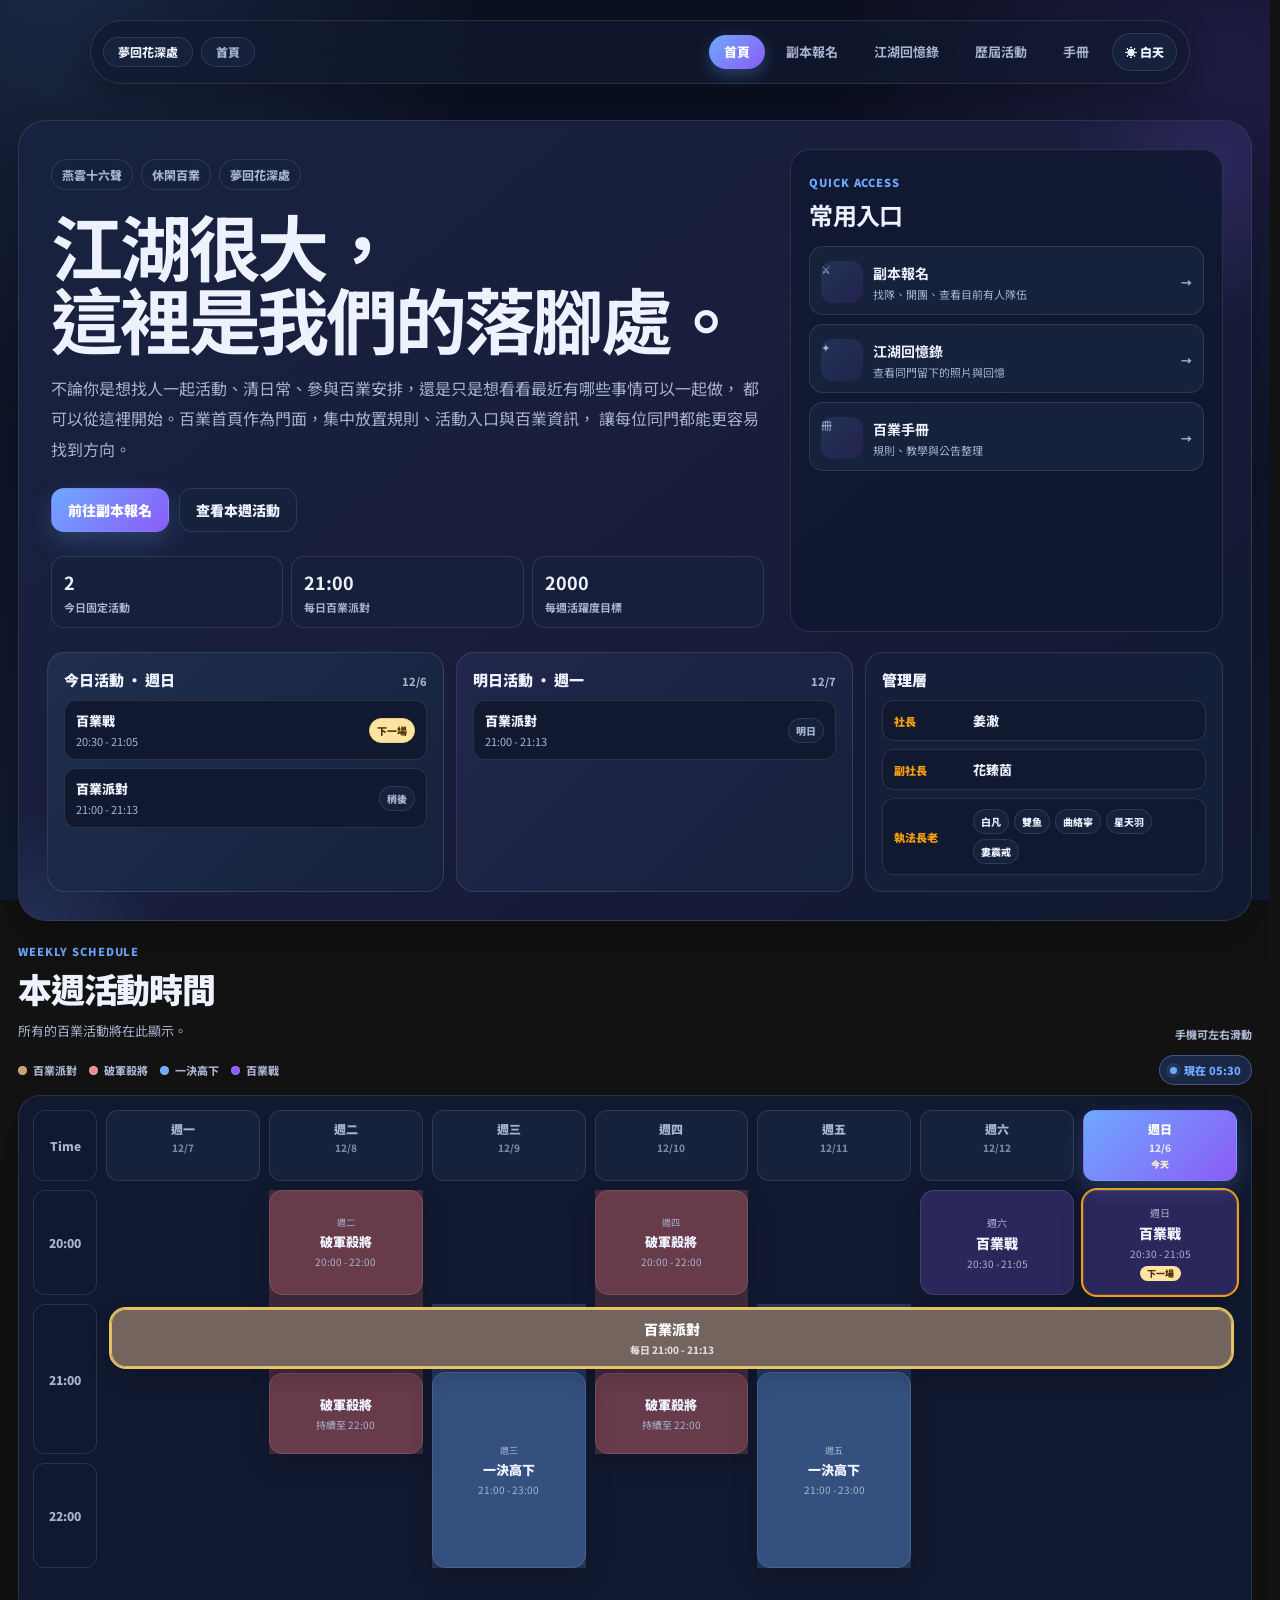
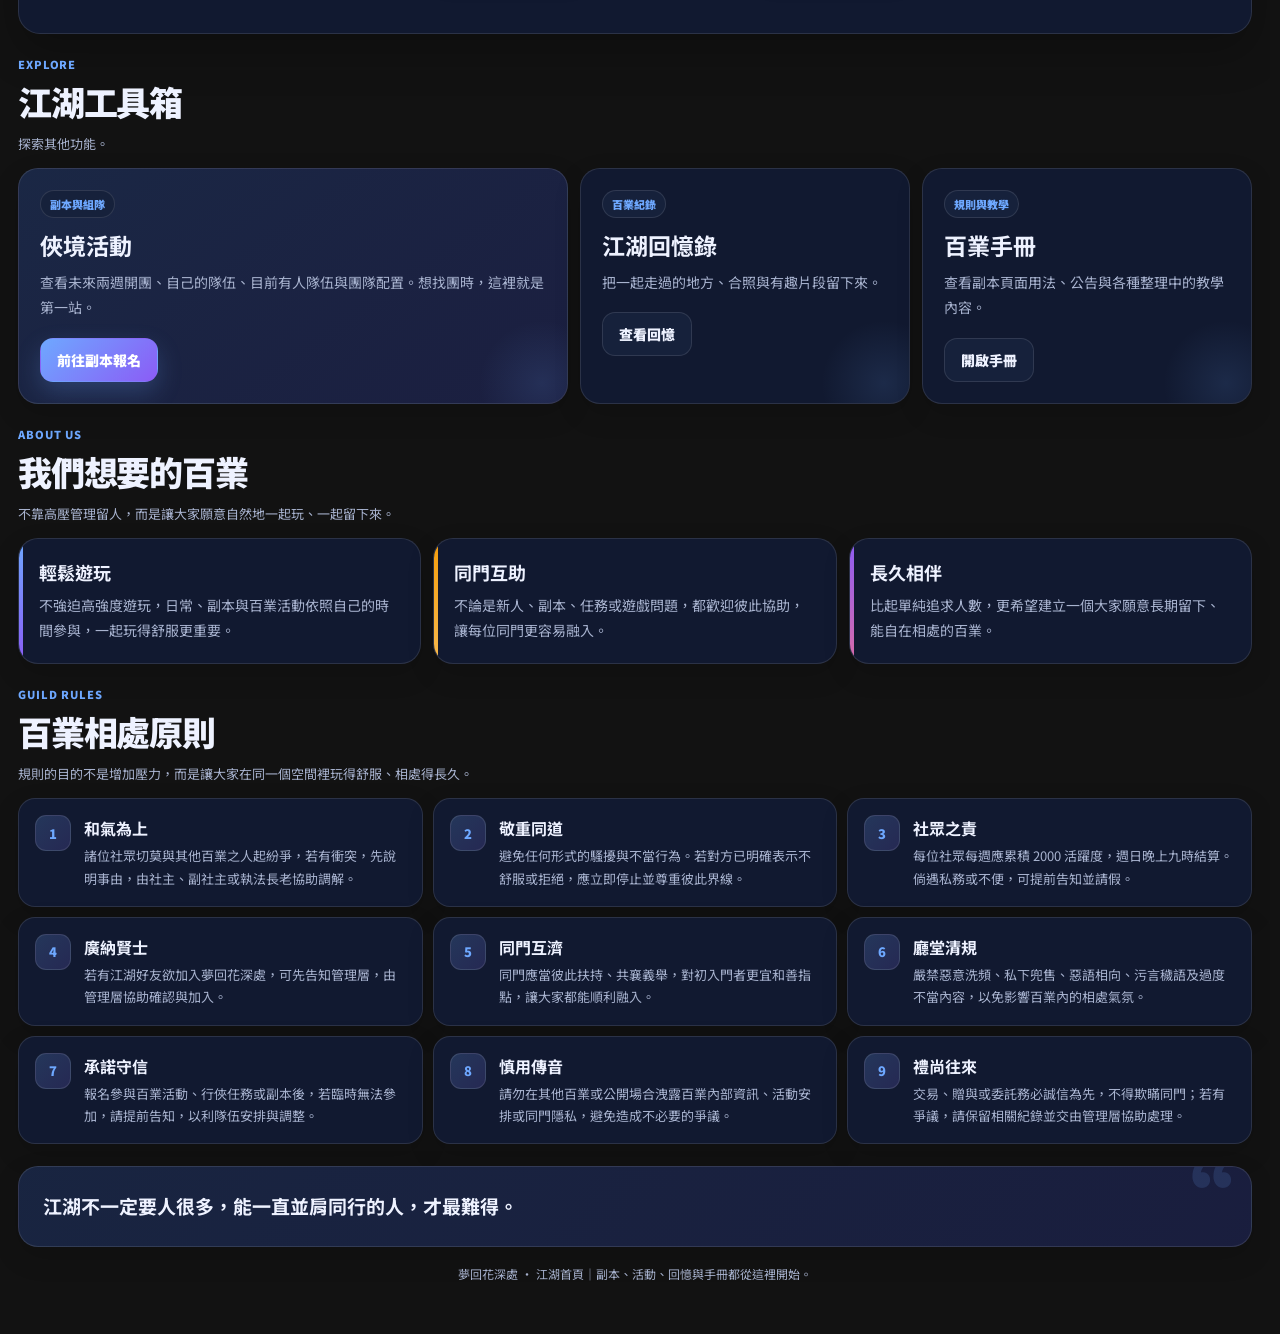
==== commit f4b15376: "Update index.html" ====
--- a/index.html
+++ b/index.html
@@ -203,7 +203,7 @@
 }
 </style>
   <!-- Shared Site Shell: common design tokens / navbar / announcement -->
-  <link rel="stylesheet" href="assets/site-shell.css">
+  <link rel="stylesheet" href="site-shell.css">
 </head>
 
 <body data-site-page="index">
@@ -222,7 +222,8 @@
         <a href="index" class="active" aria-current="page">首頁</a>
         <a href="PVERegistration">副本報名</a>
         <a href="gallery">江湖回憶錄</a>
-        <a href="documentation">手冊（測試）</a>
+        <a href="activities">歷屆活動</a>
+        <a href="documentation">手冊</a>
       </div>
       <button type="button" class="theme-toggle" id="themeToggleBtn" aria-label="切換白天或夜間模式">☀ 白天</button>
     </div>
--- a/site-shell.css
+++ b/site-shell.css
@@ -0,0 +1,312 @@
+/* =========================================================
+   夢回花深處 — Shared Site Shell v1.0
+   Common design tokens, navbar, announcement and responsive shell.
+   Page-specific layouts stay inside each HTML file.
+   ========================================================= */
+
+:root{
+  --bg:#0b1020;
+  --bg-2:#111a31;
+  --bg2:var(--bg-2);
+  --surface:#111930;
+  --surface-2:#16213b;
+  --surface-3:#1b2948;
+  --line:rgba(255,255,255,.11);
+  --line-strong:rgba(255,255,255,.18);
+  --text:#eef2ff;
+  --muted:#a8b3cf;
+  --soft:#7888aa;
+  --accent:#6ea8ff;
+  --accent-2:#8b5cf6;
+  --accent2:var(--accent-2);
+  --warm:#f59e0b;
+  --pink:#d96ba7;
+  --danger:#ff6b81;
+  --shadow:0 18px 44px rgba(0,0,0,.24);
+  --shadow-soft:0 10px 28px rgba(0,0,0,.14);
+
+  /* Shared shell dimensions */
+  --site-nav-max:1100px;
+  --site-content-max:1320px;
+  --site-radius-xl:28px;
+  --site-radius-lg:20px;
+  --site-radius-md:14px;
+
+  /* Compatibility aliases used by PVE page */
+  --ui-panel:var(--surface);
+  --ui-panel-2:var(--surface-2);
+  --ui-panel-3:var(--surface-3);
+  --ui-line:var(--line);
+  --ui-text:var(--text);
+  --ui-muted:var(--muted);
+  --ui-accent:var(--accent);
+  --ui-shadow:var(--shadow);
+}
+
+html[data-theme="light"]{
+  --bg:#eef3fb;
+  --bg-2:#f8faff;
+  --bg2:var(--bg-2);
+  --surface:#ffffff;
+  --surface-2:#f7f9fd;
+  --surface-3:#eef3fb;
+  --line:rgba(67,89,130,.16);
+  --line-strong:rgba(67,89,130,.24);
+  --text:#17233c;
+  --muted:#64748b;
+  --soft:#8794a8;
+  --accent:#4f8ef7;
+  --accent-2:#7c3aed;
+  --accent2:var(--accent-2);
+  --warm:#c47a13;
+  --pink:#b64f88;
+  --danger:#dc3958;
+  --shadow:0 18px 42px rgba(65,86,125,.13);
+  --shadow-soft:0 9px 24px rgba(65,86,125,.09);
+}
+
+html{
+  color-scheme:dark;
+  scroll-behavior:smooth;
+  scrollbar-gutter:stable;
+  scrollbar-width:thin;
+  scrollbar-color:var(--accent) var(--surface-2);
+}
+html[data-theme="light"]{color-scheme:light}
+
+body::before{display:none !important}
+
+body{
+  color:var(--text) !important;
+  font-family:"Noto Sans TC",system-ui,-apple-system,BlinkMacSystemFont,"Segoe UI",sans-serif !important;
+  background:
+    radial-gradient(circle at 4% -5%,color-mix(in srgb,var(--accent) 16%,transparent),transparent 29%),
+    radial-gradient(circle at 97% 8%,color-mix(in srgb,var(--accent-2) 15%,transparent),transparent 27%),
+    linear-gradient(180deg,var(--bg),var(--bg-2)) !important;
+  background-attachment:fixed !important;
+  overflow-x:clip;
+  transition:background .22s ease,color .22s ease;
+}
+
+::-webkit-scrollbar{width:10px;height:10px}
+::-webkit-scrollbar-track{background:var(--surface-2)}
+::-webkit-scrollbar-thumb{background:color-mix(in srgb,var(--accent) 70%,var(--surface-3));border:2px solid var(--surface-2);border-radius:999px}
+::selection{background:color-mix(in srgb,var(--accent) 35%,transparent);color:var(--text)}
+button,input,select,textarea{font:inherit}
+a,button{-webkit-tap-highlight-color:transparent}
+a:focus-visible,button:focus-visible,input:focus-visible,select:focus-visible,textarea:focus-visible{
+  outline:3px solid color-mix(in srgb,var(--accent) 34%,transparent);
+  outline-offset:2px;
+}
+
+/* ===== Shared navbar ===== */
+.topbar{
+  position:fixed !important;
+  top:20px !important;
+  left:50% !important;
+  transform:translateX(-50%) !important;
+  width:calc(100% - 40px) !important;
+  max-width:var(--site-nav-max) !important;
+  min-height:64px !important;
+  height:auto !important;
+  z-index:10000 !important;
+  display:flex !important;
+  align-items:center !important;
+  padding:0 12px !important;
+  border-radius:999px !important;
+  background:color-mix(in srgb,var(--surface) 72%,transparent) !important;
+  border:1px solid var(--line) !important;
+  box-shadow:0 10px 30px rgba(0,0,0,.26) !important;
+  backdrop-filter:blur(20px) !important;
+  -webkit-backdrop-filter:blur(20px) !important;
+  transition:top .25s ease,background .25s ease,box-shadow .25s ease,border-color .25s ease !important;
+}
+.topbar.scrolled{
+  top:10px !important;
+  background:color-mix(in srgb,var(--surface) 91%,transparent) !important;
+  box-shadow:var(--shadow) !important;
+}
+.topbar-content{
+  width:100% !important;
+  display:flex !important;
+  justify-content:space-between !important;
+  align-items:center !important;
+  gap:10px !important;
+}
+.brand-group{
+  display:flex !important;
+  gap:8px !important;
+  align-items:center !important;
+  min-width:max-content !important;
+}
+.brand-badge{
+  padding:6px 14px !important;
+  border-radius:999px !important;
+  background:var(--surface-2) !important;
+  border:1px solid var(--line) !important;
+  color:var(--text) !important;
+  font-size:12px !important;
+  font-weight:800 !important;
+  line-height:1.35 !important;
+  white-space:nowrap !important;
+}
+.brand-badge.sub{color:var(--muted) !important}
+.nav-wrap{
+  display:flex !important;
+  align-items:center !important;
+  gap:8px !important;
+  min-width:0 !important;
+}
+.nav{
+  display:flex !important;
+  gap:6px !important;
+  align-items:center !important;
+  min-width:0 !important;
+}
+.nav a,
+.nav a.home-btn{
+  text-decoration:none !important;
+  color:var(--muted) !important;
+  padding:8px 15px !important;
+  border-radius:999px !important;
+  font-size:13px !important;
+  font-weight:700 !important;
+  line-height:1.35 !important;
+  white-space:nowrap !important;
+  background:transparent !important;
+  box-shadow:none !important;
+  transition:color .18s ease,background .18s ease,transform .18s ease !important;
+}
+.nav a:hover{
+  color:var(--text) !important;
+  background:var(--surface-2) !important;
+}
+.nav a.active,
+.nav a[aria-current="page"]{
+  color:#fff !important;
+  background:linear-gradient(135deg,var(--accent),var(--accent-2)) !important;
+  box-shadow:0 6px 16px color-mix(in srgb,var(--accent) 28%,transparent) !important;
+  font-weight:800 !important;
+}
+.theme-toggle{
+  flex:0 0 auto !important;
+  min-height:38px !important;
+  padding:0 12px !important;
+  border:1px solid var(--line) !important;
+  border-radius:999px !important;
+  background:var(--surface-2) !important;
+  color:var(--text) !important;
+  font-size:12px !important;
+  font-weight:900 !important;
+  line-height:1 !important;
+  white-space:nowrap !important;
+  cursor:pointer !important;
+  box-shadow:none !important;
+  transition:transform .18s ease,border-color .18s ease,background .18s ease !important;
+}
+.theme-toggle:hover{
+  border-color:color-mix(in srgb,var(--accent) 55%,var(--line)) !important;
+  transform:translateY(-1px) !important;
+}
+html[data-theme="light"] .topbar{
+  background:rgba(255,255,255,.84) !important;
+  border-color:var(--line) !important;
+  box-shadow:0 14px 36px rgba(65,86,125,.14) !important;
+}
+html[data-theme="light"] .topbar.scrolled{background:rgba(255,255,255,.95) !important}
+
+/* ===== Shared announcement ===== */
+#siteAnnouncement{
+  max-width:var(--site-content-max) !important;
+  margin:0 auto 16px !important;
+  padding:0 18px !important;
+  box-sizing:border-box !important;
+}
+.announcementBar{
+  position:relative !important;
+  display:flex !important;
+  align-items:flex-start !important;
+  gap:14px !important;
+  padding:15px 96px 15px 16px !important;
+  border-radius:20px !important;
+  border:1px solid color-mix(in srgb,var(--accent-2) 30%,var(--line)) !important;
+  background:linear-gradient(135deg,color-mix(in srgb,var(--accent) 9%,var(--surface)),color-mix(in srgb,var(--accent-2) 11%,var(--surface))) !important;
+  box-shadow:var(--shadow-soft) !important;
+  color:var(--text) !important;
+}
+.announcementIcon{
+  width:40px !important;
+  height:40px !important;
+  flex:0 0 auto !important;
+  border-radius:13px !important;
+  display:grid !important;
+  place-items:center !important;
+  background:linear-gradient(135deg,var(--accent),var(--accent-2)) !important;
+  color:#fff !important;
+  box-shadow:0 9px 20px color-mix(in srgb,var(--accent) 22%,transparent) !important;
+  font-size:18px !important;
+}
+.announcementContent{flex:1 !important;min-width:0 !important}
+.announcementTitle{margin:1px 0 6px !important;font-size:15px !important;font-weight:900 !important;color:var(--text) !important}
+.announcementPill{
+  display:inline-flex !important;
+  width:max-content !important;
+  max-width:100% !important;
+  padding:4px 9px !important;
+  margin-bottom:7px !important;
+  border-radius:999px !important;
+  background:color-mix(in srgb,var(--accent-2) 14%,var(--surface-2)) !important;
+  border:1px solid color-mix(in srgb,var(--accent-2) 26%,var(--line)) !important;
+  color:#d9ceff !important;
+  font-size:11px !important;
+  font-weight:900 !important;
+  box-shadow:none !important;
+}
+.announcementText{color:var(--text) !important;font-size:13px !important;font-weight:700 !important;line-height:1.7 !important}
+.announcementTime{margin-top:7px !important;color:var(--muted) !important;font-size:11px !important;font-weight:700 !important}
+.announcementControls{position:absolute !important;top:13px !important;right:13px !important;display:flex !important;gap:6px !important}
+.announcementArrow{
+  width:30px !important;height:30px !important;border:1px solid var(--line) !important;border-radius:999px !important;
+  background:var(--surface-2) !important;color:var(--text) !important;font-size:17px !important;font-weight:900 !important;cursor:pointer !important;
+}
+.announcementArrow:hover{background:var(--surface-3) !important}
+.announcementDots{position:absolute !important;right:18px !important;bottom:13px !important;display:flex !important;gap:6px !important}
+.announcementDot{width:7px !important;height:7px !important;border-radius:999px !important;border:0 !important;padding:0 !important;background:color-mix(in srgb,var(--muted) 36%,transparent) !important;cursor:pointer !important}
+.announcementDot.active{width:18px !important;background:var(--accent) !important}
+html[data-theme="light"] .announcementPill{color:var(--accent-2) !important}
+
+/* ===== Shared mobile shell ===== */
+@media (max-width:768px){
+  body{padding-top:150px !important}
+  .topbar{
+    top:10px !important;
+    min-height:0 !important;
+    height:auto !important;
+    padding:10px 14px !important;
+    width:calc(100% - 20px) !important;
+    border-radius:24px !important;
+  }
+  .topbar.scrolled{top:8px !important}
+  .topbar-content{flex-direction:column !important;gap:8px !important}
+  .brand-group{justify-content:center !important}
+  .nav-wrap{width:100% !important;gap:6px !important}
+  .nav{
+    flex:1 !important;width:100% !important;justify-content:flex-start !important;overflow-x:auto !important;
+    -webkit-overflow-scrolling:touch !important;padding:4px 0 !important;scrollbar-width:none !important;
+  }
+  .nav::-webkit-scrollbar{display:none !important}
+  .nav a,.nav a.home-btn{padding:6px 11px !important;font-size:11px !important}
+  .theme-toggle{min-height:34px !important;padding:0 10px !important;font-size:11px !important}
+
+  #siteAnnouncement{padding:0 10px !important;margin-bottom:12px !important}
+  .announcementBar{padding:13px 13px 42px !important;gap:10px !important;border-radius:17px !important}
+  .announcementIcon{width:34px !important;height:34px !important;border-radius:11px !important;font-size:16px !important}
+  .announcementControls{top:auto !important;right:12px !important;bottom:10px !important}
+  .announcementDots{left:58px !important;right:auto !important;bottom:20px !important}
+  .announcementText{font-size:12px !important}
+}
+
+@media (prefers-reduced-motion:reduce){
+  html{scroll-behavior:auto}
+  *,*::before,*::after{scroll-behavior:auto !important;transition-duration:.01ms !important;animation-duration:.01ms !important;animation-iteration-count:1 !important}
+}
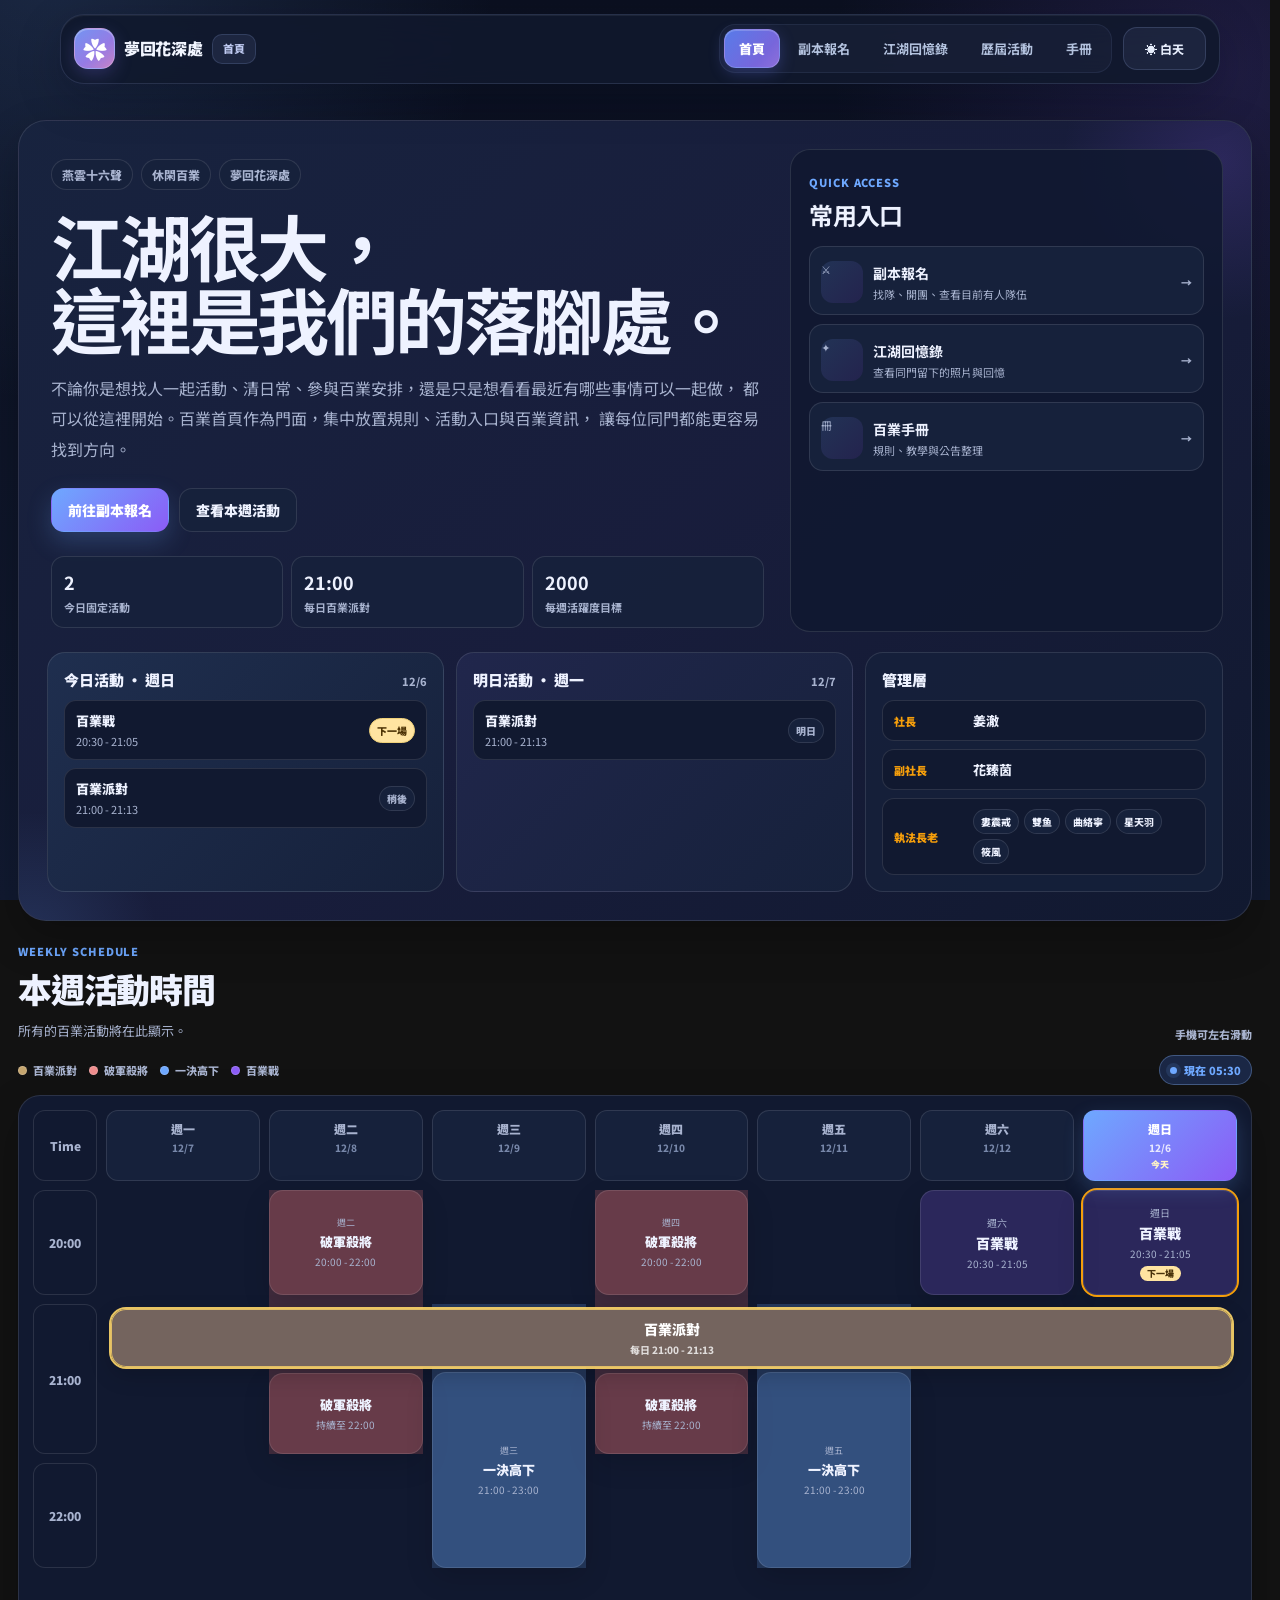
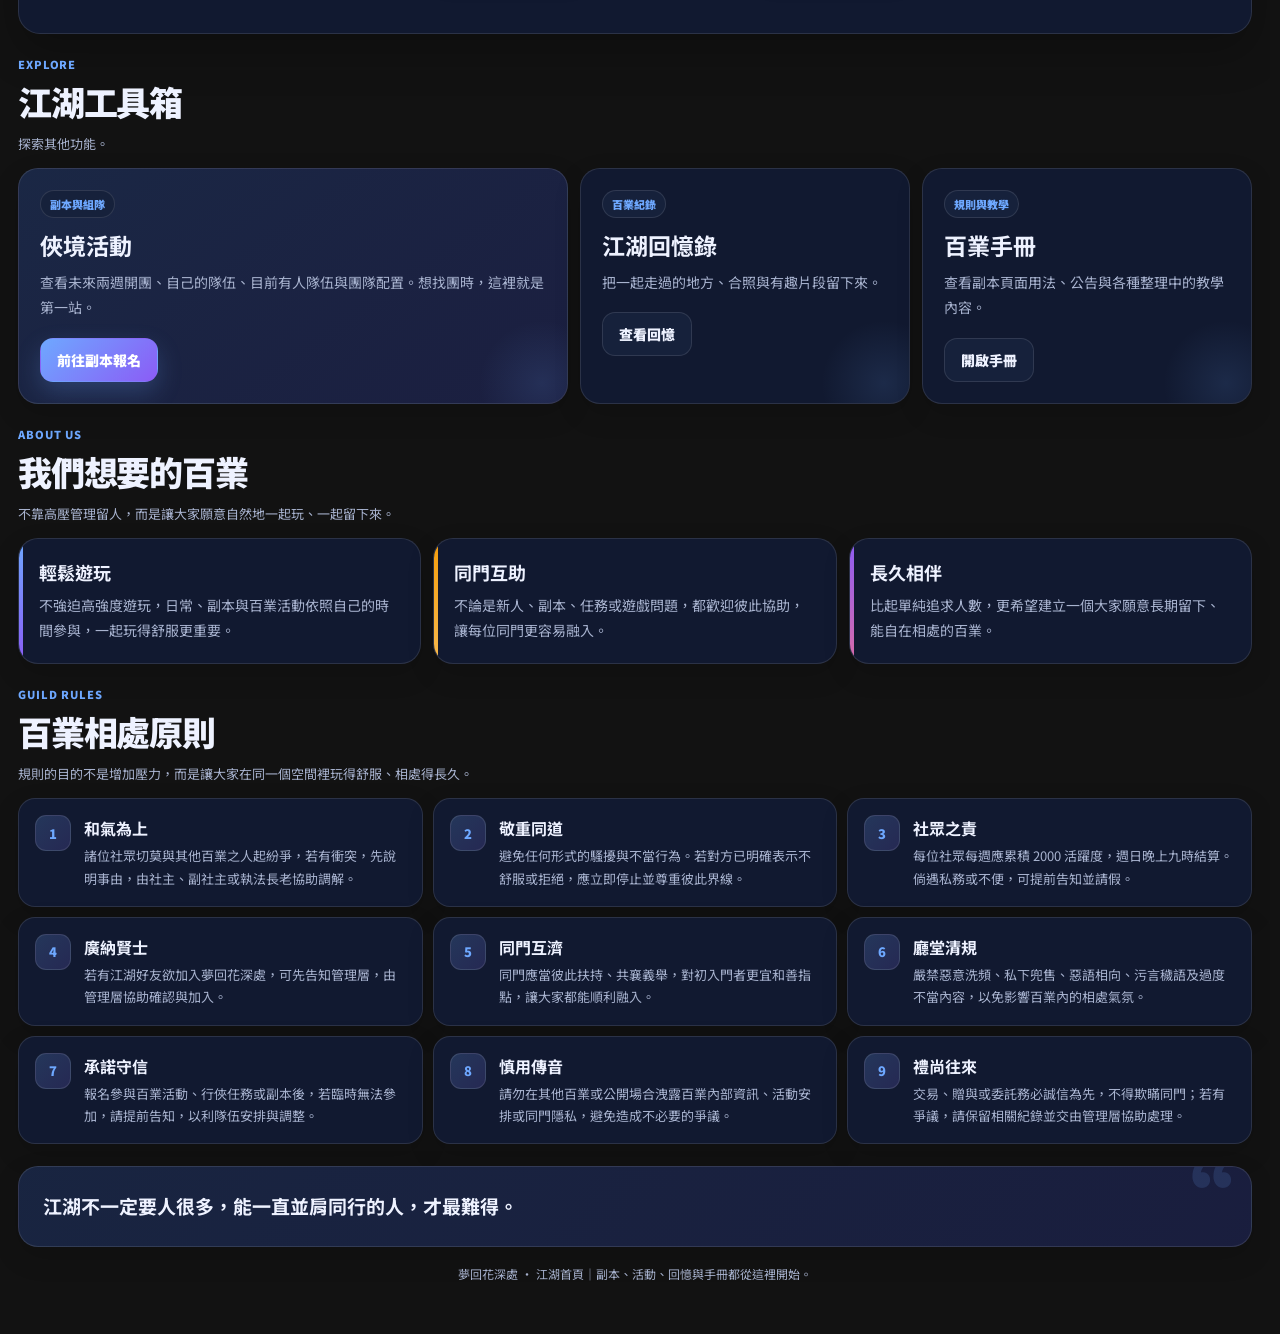
==== commit caeaef54: "Update index.html" ====
--- a/index.html
+++ b/index.html
@@ -204,31 +204,385 @@
 </style>
   <!-- Shared Site Shell: common design tokens / navbar / announcement -->
   <link rel="stylesheet" href="site-shell.css">
+<style id="wwm-shared-navigation-v1">
+
+/* Shared visual tokens: same values as the PVE registration navbar. */
+:root {--ui-panel:#111930;--ui-panel-2:#151f38;--ui-panel-3:#1b2743;
+ --ui-line:rgba(255,255,255,.12);--ui-line-strong:rgba(255,255,255,.18);
+ --ui-text:#eef2ff;--ui-muted:#a8b3cf;--ui-accent:#6ea8ff;--ui-accent-soft:rgba(110,168,255,.13);}
+html[data-theme="light"] {--ui-panel:#ffffff;--ui-panel-2:#f7f9fd;--ui-panel-3:#eef3fb;
+ --ui-line:rgba(67,89,130,.16);--ui-line-strong:rgba(67,89,130,.23);
+ --ui-text:#17233c;--ui-muted:#64748b;--ui-accent:#4f8ef7;--ui-accent-soft:rgba(79,142,247,.12);}
+#floatingNav.topbar{position:fixed !important;left:50% !important;transform:translateX(-50%) !important;top:14px;z-index:10050;box-sizing:border-box;}
+#floatingNav, #pveMnavPanel {font-family:"Noto Sans TC",system-ui,-apple-system,"Segoe UI",sans-serif;}
+#floatingNav button, #pveMnavPanel button {cursor:pointer;font-family:inherit;}
+#floatingNav a, #pveMnavPanel a {text-decoration:none;}
+#pveMnavPanel[hidden],#pveMnavScrim[hidden]{display:none !important;}
+@media(min-width:769px){#floatingNav .pve-mnav-bar,#pveMnavPanel,#pveMnavScrim{display:none!important;}}
+
+
+/* Scope the desktop improvement to screens larger than the existing mobile hamburger breakpoint. */
+@media (min-width:769px){
+  html body #floatingNav.topbar,
+  html body #floatingNav.topbar.scrolled{
+    top:14px !important;
+    left:50% !important;
+    transform:translateX(-50%) !important;
+    width:calc(100% - 44px) !important;
+    max-width:1160px !important;
+    min-height:70px !important;
+    height:70px !important;
+    padding:7px 13px !important;
+    border-radius:24px !important;
+    overflow:visible !important;
+    background:rgba(17,25,45,.91) !important;
+    border:1px solid rgba(167,190,245,.15) !important;
+    box-shadow:0 15px 45px rgba(5,10,25,.23),inset 0 1px 0 rgba(255,255,255,.06) !important;
+    backdrop-filter:blur(22px) saturate(145%) !important;
+    -webkit-backdrop-filter:blur(22px) saturate(145%) !important;
+    transition:background .22s ease,box-shadow .22s ease,top .22s ease !important;
+  }
+  html body #floatingNav.topbar.scrolled{
+    top:8px !important;
+    background:rgba(14,21,39,.96) !important;
+    box-shadow:0 16px 42px rgba(5,10,25,.27) !important;
+  }
+  html body #floatingNav .topbar-content{
+    width:100% !important;height:100% !important;min-width:0 !important;
+    display:flex !important;flex-direction:row !important;
+    align-items:center !important;justify-content:space-between !important;gap:14px !important;
+  }
+  html body #floatingNav .brand-group{
+    display:flex !important;align-items:center !important;gap:9px !important;
+    min-width:0 !important;flex:0 0 auto !important;
+  }
+  html body #floatingNav .brand-group::before{
+    content:'✿';display:grid;place-items:center;
+    flex:0 0 39px;width:39px;height:39px;
+    background:linear-gradient(140deg,#7394f2,#967be4 59%,#c783c6);
+    border:1px solid rgba(255,255,255,.22);border-radius:14px;
+    color:#fff;font-size:24px;line-height:1;
+    box-shadow:0 6px 17px rgba(120,112,227,.25),inset 0 1px 0 rgba(255,255,255,.27);
+  }
+  html body #floatingNav .brand-badge{
+    display:inline-flex !important;align-items:center !important;
+    padding:0 !important;min-height:0 !important;
+    border:0 !important;border-radius:0 !important;
+    background:transparent !important;box-shadow:none !important;
+    color:#f1f5ff !important;font-size:16px !important;
+    font-weight:900 !important;letter-spacing:-.018em !important;
+    white-space:nowrap !important;
+  }
+  html body #floatingNav .brand-badge.sub{
+    padding:6px 10px !important;min-height:30px !important;
+    background:rgba(138,157,218,.11) !important;
+    color:#bfcaf1 !important;
+    border:1px solid rgba(151,174,234,.18) !important;
+    border-radius:10px !important;
+    font-size:11px !important;font-weight:800 !important;
+    letter-spacing:.025em !important;
+  }
+  html body #floatingNav .brand-badge.sub::before{display:none !important;}
+  html body #floatingNav .nav-wrap{
+    display:flex !important;align-items:center !important;
+    gap:11px !important;min-width:0 !important;flex:0 0 auto !important;
+    margin-left:auto !important;
+  }
+  html body #floatingNav .nav{
+    display:flex !important;align-items:center !important;justify-content:center !important;
+    flex-wrap:nowrap !important;gap:3px !important;min-width:0 !important;
+    padding:4px !important;
+    border:1px solid rgba(144,166,213,.10) !important;
+    background:rgba(126,146,194,.055) !important;
+    border-radius:16px !important;
+    overflow:visible !important;
+  }
+  html body #floatingNav .nav a,
+  html body #floatingNav .nav a.home-btn,
+  html body #floatingNav .nav a.active:not(.home-btn){
+    position:relative;display:inline-flex !important;align-items:center !important;justify-content:center !important;
+    flex:0 0 auto !important;min-height:39px !important;
+    padding:9px 14px !important;border-radius:12px !important;
+    background:transparent !important;border:1px solid transparent !important;
+    box-shadow:none !important;color:#b3c2de !important;
+    text-shadow:none !important;font-size:13px !important;font-weight:700 !important;
+    line-height:1.2 !important;letter-spacing:0 !important;white-space:nowrap !important;
+    transition:color .18s ease,background .18s ease,box-shadow .18s ease,transform .18s ease !important;
+  }
+  html body #floatingNav .nav a:hover,
+  html body #floatingNav .nav a.home-btn:hover{
+    color:#eff5ff !important;background:rgba(131,155,214,.15) !important;
+    box-shadow:none !important;transform:none !important;
+  }
+  html body #floatingNav .nav a.active[aria-current="page"],
+  html body #floatingNav .nav a.active[aria-current="page"]:hover{
+    background:linear-gradient(130deg,#587be9 0%,#7766db 70%,#8d6fda 100%) !important;
+    border-color:rgba(199,207,255,.27) !important;
+    color:#fff !important;font-weight:850 !important;
+    box-shadow:0 5px 15px rgba(94,105,222,.31),inset 0 1px 0 rgba(255,255,255,.19) !important;
+  }
+  html body #floatingNav .theme-toggle{
+    flex:0 0 auto !important;display:inline-flex !important;align-items:center !important;justify-content:center !important;
+    gap:5px !important;min-width:83px !important;min-height:43px !important;
+    border-radius:14px !important;border:1px solid rgba(153,174,225,.20) !important;
+    padding:8px 12px !important;
+    color:#e6edfc !important;background:rgba(131,151,202,.10) !important;
+    box-shadow:none !important;font-size:12px !important;font-weight:800 !important;
+  }
+  html body #floatingNav .theme-toggle:hover{
+    background:rgba(140,159,220,.20) !important;border-color:rgba(149,171,231,.40) !important;
+    transform:none !important;
+  }
+  html body #floatingNav .nav a:focus-visible,
+  html body #floatingNav .theme-toggle:focus-visible{
+    outline:2px solid #90b4ff !important;outline-offset:3px !important;
+  }
+
+  /* Light mode explicitly overrides old transparent-active / white-text rules. */
+  html[data-theme="light"] body #floatingNav.topbar,
+  html[data-theme="light"] body #floatingNav.topbar.scrolled{
+    background:rgba(255,255,255,.94) !important;
+    border-color:rgba(84,109,155,.13) !important;
+    box-shadow:0 16px 42px rgba(57,76,125,.13),inset 0 1px 0 rgba(255,255,255,.93) !important;
+  }
+  html[data-theme="light"] body #floatingNav .brand-badge{color:#25314e !important;}
+  html[data-theme="light"] body #floatingNav .brand-badge.sub{
+    background:#f0f3fc !important;color:#617295 !important;
+    border-color:#e0e7f3 !important;
+  }
+  html[data-theme="light"] body #floatingNav .nav{
+    background:#f4f6fc !important;border-color:#ebeff7 !important;
+  }
+  html[data-theme="light"] body #floatingNav .nav a,
+  html[data-theme="light"] body #floatingNav .nav a.home-btn,
+  html[data-theme="light"] body #floatingNav .nav a.active:not(.home-btn){color:#697994 !important;}
+  html[data-theme="light"] body #floatingNav .nav a:hover,
+  html[data-theme="light"] body #floatingNav .nav a.home-btn:hover{
+    color:#344d91 !important;background:#e7ebfb !important;
+  }
+  html[data-theme="light"] body #floatingNav .nav a.active[aria-current="page"],
+  html[data-theme="light"] body #floatingNav .nav a.active[aria-current="page"]:hover{
+    color:#fff !important;background:linear-gradient(130deg,#5579e7,#7967d9 75%,#8d70df) !important;
+    border-color:rgba(108,110,206,.20) !important;
+    box-shadow:0 6px 17px rgba(92,103,213,.23),inset 0 1px 0 rgba(255,255,255,.20) !important;
+  }
+  html[data-theme="light"] body #floatingNav .theme-toggle{
+    color:#34435f !important;background:#f5f7fd !important;
+    border-color:#e2e8f3 !important;
+  }
+  html[data-theme="light"] body #floatingNav .theme-toggle:hover{
+    background:#ebf0fb !important;border-color:#c8d6f0 !important;
+  }
+}
+/* Keep all five navigation links, brand and theme switch on one line at intermediate desktop widths. */
+@media(min-width:769px) and (max-width:1020px){
+  html body #floatingNav.topbar,
+  html body #floatingNav.topbar.scrolled{width:calc(100% - 24px) !important;padding:6px 10px !important;}
+  html body #floatingNav .topbar-content{gap:7px !important;}
+  html body #floatingNav .brand-group{gap:6px !important;}
+  html body #floatingNav .brand-group::before{width:34px;height:34px;flex-basis:34px;font-size:20px;border-radius:12px;}
+  html body #floatingNav .brand-badge{font-size:13px !important;}
+  html body #floatingNav .brand-badge.sub{font-size:10px !important;padding:5px 7px !important;}
+  html body #floatingNav .nav-wrap{gap:6px !important;}
+  html body #floatingNav .nav{gap:1px !important;padding:3px !important;}
+  html body #floatingNav .nav a,
+  html body #floatingNav .nav a.home-btn,
+  html body #floatingNav .nav a.active:not(.home-btn){font-size:11px !important;padding:8px 9px !important;min-height:37px !important;}
+  html body #floatingNav .theme-toggle{min-width:69px !important;padding:7px 8px !important;font-size:11px !important;}
+}
+
+
+/* The shared desktop navbar is kept untouched. This new compact variant is mobile-only. */
+.pve-mnav-bar,.pve-mnav-scrim,.pve-mnav-panel{display:none;}
+@media(max-width:768px){
+  html body[data-site-page]{padding-top:92px !important;}
+  html body #floatingNav.topbar, html body #floatingNav.topbar.scrolled{
+    top:calc(9px + env(safe-area-inset-top)) !important;left:50% !important;
+    width:calc(100% - 22px) !important;max-width:520px !important;
+    height:64px !important;min-height:64px !important;padding:5px 8px 5px 8px !important;
+    border-radius:22px !important;overflow:visible !important;
+    background:color-mix(in srgb,var(--ui-panel) 91%,transparent) !important;
+    border:1px solid var(--ui-line-strong) !important;
+    box-shadow:0 12px 38px rgba(7,13,29,.20),inset 0 1px 0 rgba(255,255,255,.08) !important;
+    backdrop-filter:blur(22px) saturate(145%) !important;
+    -webkit-backdrop-filter:blur(22px) saturate(145%) !important;
+    z-index:10050 !important;
+  }
+  html body #floatingNav .topbar-content{display:flex !important;flex-direction:row !important;align-items:center !important;justify-content:stretch !important;height:100% !important;gap:0 !important;}
+  html body #floatingNav .topbar-content > .brand-group,
+  html body #floatingNav .topbar-content > .nav-wrap{display:none !important;}
+  html body #floatingNav .pve-mnav-bar{display:flex;align-items:center;justify-content:space-between;gap:10px;width:100%;height:100%;min-width:0;}
+  .pve-mnav-brand{display:flex;align-items:center;gap:10px;min-width:0;flex:1;text-align:left;border:0;background:transparent !important;color:var(--ui-text);padding:1px 2px 1px 3px;box-shadow:none !important;}
+  .pve-mnav-brand:focus-visible,.pve-mnav-icon-btn:focus-visible,.pve-mnav-close:focus-visible,
+  .pve-mnav-link:focus-visible{outline:2px solid var(--ui-accent) !important;outline-offset:3px;}
+  .pve-mnav-flower{flex:0 0 41px;display:grid;place-items:center;width:41px;height:41px;border-radius:15px;
+    color:#fff;font-size:26px;font-weight:500;line-height:1;background:linear-gradient(135deg,#7c9fff 0%,#9774e4 53%,#d085c2 100%);
+    border:1px solid rgba(255,255,255,.23);box-shadow:0 4px 13px rgba(126,106,224,.23),inset 0 1px 0 rgba(255,255,255,.22);}
+  .pve-mnav-brand-text{display:flex;flex-direction:column;justify-content:center;min-width:0;gap:3px;}
+  .pve-mnav-brand-text strong{display:block;color:var(--ui-text);font-size:15px;font-weight:900;white-space:nowrap;letter-spacing:.015em;line-height:1.2;}
+  .pve-mnav-brand-text small{display:block;color:var(--ui-muted);font-size:10px;font-weight:650;white-space:nowrap;letter-spacing:.07em;line-height:1.15;}
+  .pve-mnav-brand-dot{color:var(--ui-accent);padding:0 2px;}
+  .pve-mnav-actions{display:flex;align-items:center;gap:5px;flex:0 0 auto;}
+  .pve-mnav-icon-btn{display:grid;place-items:center;width:42px;height:42px;flex:0 0 42px;padding:0;border:1px solid var(--ui-line) !important;
+    border-radius:14px !important;background:var(--ui-panel-2) !important;color:var(--ui-text) !important;
+    box-shadow:inset 0 1px 0 rgba(255,255,255,.035) !important;transition:background .2s ease,transform .2s ease,border-color .2s ease;}
+  .pve-mnav-icon-btn:active{transform:scale(.95);}
+  .pve-mnav-theme svg{width:19px;height:19px;fill:none;stroke:currentColor;stroke-width:1.8;stroke-linecap:round;stroke-linejoin:round;}
+  .pve-mnav-sun{display:none;}
+  html[data-theme="light"] .pve-mnav-sun{display:block;}
+  html[data-theme="light"] .pve-mnav-moon{display:none;}
+  .pve-mnav-burger{border-color:rgba(126,144,254,.36) !important;
+    background:linear-gradient(135deg,#667de6,#8368d5) !important;color:white !important;}
+  .pve-mnav-burger-lines{display:flex;flex-direction:column;justify-content:center;align-items:center;gap:5px;width:22px;height:22px;}
+  .pve-mnav-burger-lines i{width:20px;height:2px;border-radius:99px;background:currentColor;display:block;transform-origin:center;transition:transform .25s ease,opacity .2s ease,width .25s ease;}
+  .pve-mnav-burger-lines i:nth-child(2){width:14px;align-self:flex-end;}
+  .pve-mnav-burger[aria-expanded="true"] .pve-mnav-burger-lines i:first-child{transform:translateY(7px) rotate(45deg);}
+  .pve-mnav-burger[aria-expanded="true"] .pve-mnav-burger-lines i:nth-child(2){opacity:0;transform:scaleX(0);}
+  .pve-mnav-burger[aria-expanded="true"] .pve-mnav-burger-lines i:last-child{transform:translateY(-7px) rotate(-45deg);}
+  .pve-mnav-scrim{display:block;position:fixed;inset:0;z-index:10015;background:rgba(3,8,20,.52);backdrop-filter:blur(4px);-webkit-backdrop-filter:blur(4px);opacity:0;visibility:hidden;pointer-events:none;transition:opacity .2s,visibility .2s;}
+  .pve-mnav-scrim.is-open{opacity:1;visibility:visible;pointer-events:auto;}
+  .pve-mnav-panel{display:block;position:fixed;top:var(--pve-mnav-panel-top,82px);left:max(11px,calc((100vw - 520px)/2));right:max(11px,calc((100vw - 520px)/2));
+    width:auto;max-height:calc(100dvh - var(--pve-mnav-panel-top,82px) - 18px);overflow:auto;overscroll-behavior:contain;
+    z-index:10030;border-radius:25px;padding:18px 16px 13px;color:var(--ui-text);
+    background:var(--ui-panel);border:1px solid var(--ui-line-strong);
+    box-shadow:0 26px 65px rgba(0,0,0,.32),inset 0 1px 0 rgba(255,255,255,.04);
+    opacity:0;transform:translateY(-11px) scale(.985);visibility:hidden;pointer-events:none;
+    transition:opacity .23s ease,transform .23s ease,visibility .23s;}
+  .pve-mnav-panel.is-open{opacity:1;transform:translateY(0) scale(1);visibility:visible;pointer-events:auto;}
+  .pve-mnav-panel-heading{display:flex;justify-content:space-between;align-items:flex-start;gap:12px;padding:0 1px 12px;}
+  .pve-mnav-panel-heading h2{margin:3px 0 2px;color:var(--ui-text);font-size:22px;font-weight:900;letter-spacing:-.03em;line-height:1.3;}
+  .pve-mnav-panel-heading p{margin:0;font-size:11px;color:var(--ui-muted);line-height:1.5;}
+  .pve-mnav-eyebrow{display:block;color:var(--ui-accent);font-size:9px;letter-spacing:.14em;font-weight:900;}
+  .pve-mnav-close{display:grid;place-items:center;width:32px;height:32px;flex:0 0 32px;border-radius:11px;border:1px solid var(--ui-line);background:var(--ui-panel-2);color:var(--ui-muted);font-size:24px;font-weight:400;line-height:1;padding:0;}
+  .pve-mnav-links{display:grid;gap:7px;padding-top:8px;border-top:1px solid var(--ui-line);}
+  .pve-mnav-link{display:flex;align-items:center;gap:12px;min-height:60px;padding:10px 12px;border-radius:16px;
+    text-decoration:none;border:1px solid transparent;background:var(--ui-panel-2);color:var(--ui-text);transition:transform .18s,background .18s;}
+  .pve-mnav-link:active{transform:scale(.985);}
+  .pve-mnav-link.is-current{background:var(--ui-accent-soft);border-color:color-mix(in srgb,var(--ui-accent) 30%,transparent);}
+  .pve-mnav-link-icon{display:grid;place-items:center;width:38px;height:38px;flex:0 0 38px;border-radius:12px;
+    background:var(--ui-panel-3);color:var(--ui-accent);font-size:21px;font-weight:700;}
+  .pve-mnav-link.is-current .pve-mnav-link-icon{background:color-mix(in srgb,var(--ui-accent) 18%,var(--ui-panel));}
+  .pve-mnav-link-copy{display:flex;flex-direction:column;flex:1;gap:2px;min-width:0;}
+  .pve-mnav-link-copy strong{font-size:13px;font-weight:850;color:var(--ui-text);line-height:1.3;}
+  .pve-mnav-link-copy small{font-size:10px;color:var(--ui-muted);line-height:1.3;}
+  .pve-mnav-link-arrow{font-size:16px;color:var(--ui-muted);}
+  .pve-mnav-current-pill{display:inline-flex;padding:5px 9px;background:var(--ui-accent-soft);color:var(--ui-accent);
+    border:1px solid var(--ui-line-strong);border-radius:999px;font-size:10px;font-weight:850;}
+  .pve-mnav-footer{display:flex;align-items:center;gap:7px;padding:14px 3px 2px;font-size:10px;color:var(--ui-muted);}
+  .pve-mnav-footer-flower{font-size:15px;color:#c58acb;}
+  .pve-mnav-version{margin-left:auto;opacity:.7;font-size:9px;}
+  body.pve-mnav-open{overflow:hidden !important;}
+  .pve-petal-layer{position:fixed;inset:0;z-index:120000;pointer-events:none;overflow:hidden;}
+  .pve-secret-petal{position:absolute;left:var(--petal-left);top:-35px;color:var(--petal-color);font-size:var(--petal-size);opacity:0;
+    text-shadow:0 4px 12px rgba(126,85,158,.2);animation:pve-secret-fall var(--petal-duration) ease-in forwards;}
+  @keyframes pve-secret-fall{0%{opacity:0;transform:translate3d(0,-10px,0) rotate(0)}15%{opacity:.92}85%{opacity:.85}100%{opacity:0;transform:translate3d(var(--petal-drift),100dvh,0) rotate(var(--petal-rotate))}}
+}
+@media(max-width:365px){
+  .pve-mnav-brand{gap:7px;}
+  .pve-mnav-flower{width:37px;height:37px;flex-basis:37px;font-size:24px;}
+  .pve-mnav-brand-text strong{font-size:13px;}
+  .pve-mnav-icon-btn{width:39px;height:39px;flex-basis:39px;}
+  .pve-mnav-actions{gap:4px;}
+}
+@media(prefers-reduced-motion:reduce){
+  .pve-mnav-panel,.pve-mnav-scrim,.pve-mnav-burger-lines i,.pve-secret-petal{transition:none !important;animation:none !important;}
+}
+
+
+/* One coherent mobile typography scale, leaving content structure intact. */
+@media(max-width:768px){
+  html body[data-site-page] {font-family:"Noto Sans TC",system-ui,-apple-system,"Segoe UI",sans-serif;}
+  html body #floatingNav .pve-mnav-brand-text strong{font-size:15px !important;}
+  html body #floatingNav .pve-mnav-brand-text small{font-size:10px !important;}
+  html body .announcementTitle{font-size:13px;}
+  html body .announcementText{font-size:12px;}
+  html body .announcementTime{font-size:10px;}
+  html body #siteAnnouncement{padding-left:10px;padding-right:10px;}
+}
+@media(max-width:365px){html body #floatingNav .pve-mnav-brand-text strong{font-size:13px !important;}}
+
+@media(max-width:768px){
+  body[data-site-page="index"] .container{padding-inline:10px;}
+  body[data-site-page="index"] .hero{padding:18px;border-radius:22px;}
+  body[data-site-page="index"] .hero h1{font-size:clamp(29px,9vw,38px);}
+  body[data-site-page="index"] .hero p{font-size:12px;line-height:1.75;}
+  body[data-site-page="index"] .quick-link{min-height:48px;}
+  body[data-site-page="index"] .quick-link strong{font-size:13px;}
+  body[data-site-page="index"] .quick-link span{font-size:11px;}
+  body[data-site-page="index"] .hero-actions .btn{font-size:12px;}
+  body[data-site-page="index"] .section-title{font-size:17px;}
+}
+
+
+.wwm-toast-stack{position:fixed;right:14px;bottom:18px;z-index:120100;display:grid;gap:9px;pointer-events:none;max-width:calc(100vw - 28px);}
+.wwm-toast{pointer-events:auto;display:flex;gap:10px;align-items:center;padding:12px 14px;min-width:200px;max-width:340px;
+ background:var(--ui-panel);color:var(--ui-text);border:1px solid var(--ui-line-strong);border-radius:16px;
+ box-shadow:0 18px 40px rgba(0,0,0,.24);font-size:12px;font-weight:750;line-height:1.55;
+ animation:wwm-toast-in .2s ease;}
+.wwm-toast[data-kind="success"]{border-left:3px solid #34d399;}
+.wwm-toast[data-kind="error"]{border-left:3px solid #fb7185;}
+.wwm-toast-icon{display:grid;place-items:center;width:28px;height:28px;border-radius:10px;background:var(--ui-panel-2);flex:0 0 28px;}
+@keyframes wwm-toast-in{from{opacity:0;transform:translateY(9px)}to{opacity:1;transform:translateY(0)}}
+@media(max-width:768px){.wwm-toast-stack{bottom:calc(20px + env(safe-area-inset-bottom));left:14px;right:14px;}.wwm-toast{max-width:none;min-width:0;width:100%;}}
+@media(prefers-reduced-motion:reduce){.wwm-toast{animation:none;}}
+
+</style>
 </head>
 
-<body data-site-page="index">
+<body data-site-page="index" data-site-page="index">
 <div class="bg-orb orb1"></div>
 <div class="bg-orb orb2"></div>
 <div class="bg-orb orb3"></div>
 
-<nav class="topbar" id="floatingNav" aria-label="主要導覽">
-  <div class="topbar-content">
-    <div class="brand-group">
-      <span class="brand-badge">夢回花深處</span>
-      <span class="brand-badge sub">首頁</span>
-    </div>
-    <div class="nav-wrap">
-      <div class="nav">
-        <a href="index" class="active" aria-current="page">首頁</a>
-        <a href="PVERegistration">副本報名</a>
-        <a href="gallery">江湖回憶錄</a>
-        <a href="activities">歷屆活動</a>
-        <a href="documentation">手冊</a>
-      </div>
-      <button type="button" class="theme-toggle" id="themeToggleBtn" aria-label="切換白天或夜間模式">☀ 白天</button>
-    </div>
-  </div>
+<nav aria-label="主要導覽" class="topbar" id="floatingNav">
+<div class="topbar-content">
+<div class="brand-group">
+<span class="brand-badge">夢回花深處</span>
+<span class="brand-badge sub">首頁</span>
+</div>
+<div class="nav-wrap">
+<div class="nav">
+<a href="index" class="active" aria-current="page">首頁</a>
+<a href="PVERegistration">副本報名</a>
+<a href="gallery">江湖回憶錄</a>
+<a href="activities">歷屆活動</a>
+<a href="documentation">手冊</a>
+</div>
+<button aria-label="切換白天或夜間模式" class="theme-toggle" id="themeToggleBtn" type="button">☀ 白天</button>
+</div>
+<!-- Mobile-only navigation. Keep the original desktop links and theme button intact. -->
+<div aria-label="手機主導覽" class="pve-mnav-bar">
+<button aria-label="夢回花深處，返回頁面頂部" class="pve-mnav-brand" id="pveMnavBrand" type="button">
+<span aria-hidden="true" class="pve-mnav-flower">✿</span>
+<span class="pve-mnav-brand-text"><strong>夢回花深處</strong><small>首頁 <span class="pve-mnav-brand-dot">·</span> HOME</small></span>
+</button>
+<div class="pve-mnav-actions">
+<button aria-label="切換至淺色模式" class="pve-mnav-icon-btn pve-mnav-theme" id="pveMnavTheme" title="切換外觀" type="button">
+<svg aria-hidden="true" class="pve-mnav-moon" viewbox="0 0 24 24"><path d="M20.5 14.1A8.8 8.8 0 0 1 9.9 3.5a8.8 8.8 0 1 0 10.6 10.6Z"></path></svg>
+<svg aria-hidden="true" class="pve-mnav-sun" viewbox="0 0 24 24"><circle cx="12" cy="12" r="4"></circle><path d="M12 2v2m0 16v2M4.93 4.93l1.42 1.42m11.3 11.3 1.42 1.42M2 12h2m16 0h2M4.93 19.07l1.42-1.42m11.3-11.3 1.42-1.42"></path></svg>
+</button>
+<button aria-controls="pveMnavPanel" aria-expanded="false" aria-label="開啟網站選單" class="pve-mnav-icon-btn pve-mnav-burger" id="pveMnavBurger" title="網站選單" type="button">
+<span aria-hidden="true" class="pve-mnav-burger-lines"><i></i><i></i><i></i></span>
+</button>
+</div>
+</div>
+</div>
 </nav>
+<div class="pve-mnav-scrim" hidden="" id="pveMnavScrim"></div>
+<div aria-hidden="true" aria-label="網站導覽" aria-modal="true" class="pve-mnav-panel" hidden="" id="pveMnavPanel" role="dialog">
+<div class="pve-mnav-panel-heading">
+<div><span class="pve-mnav-eyebrow">EXPLORE THE JIANGHU</span><h2>去哪裡看看？</h2><p>探索夢回花深處的每個角落</p></div>
+<button aria-label="關閉網站選單" class="pve-mnav-close" id="pveMnavClose" type="button">×</button>
+</div>
+<nav aria-label="網站頁面" class="pve-mnav-links">
+<a aria-current="page" class="pve-mnav-link is-current" href="index"><span class="pve-mnav-link-icon">⌂</span><span class="pve-mnav-link-copy"><strong>首頁</strong><small>目前所在頁面</small></span><span class="pve-mnav-current-pill">目前頁面</span></a>
+<a class="pve-mnav-link" href="PVERegistration"><span class="pve-mnav-link-icon">⚔</span><span class="pve-mnav-link-copy"><strong>副本報名</strong><small>找隊、開團、報名副本</small></span></a>
+<a class="pve-mnav-link" href="gallery"><span class="pve-mnav-link-icon">▧</span><span class="pve-mnav-link-copy"><strong>江湖回憶錄</strong><small>收藏一起走過的故事</small></span><span class="pve-mnav-link-arrow">↗</span></a>
+<a class="pve-mnav-link" href="activities"><span class="pve-mnav-link-icon">✧</span><span class="pve-mnav-link-copy"><strong>歷屆活動</strong><small>看看過往的精彩時刻</small></span><span class="pve-mnav-link-arrow">↗</span></a>
+<a class="pve-mnav-link" href="documentation"><span class="pve-mnav-link-icon">▤</span><span class="pve-mnav-link-copy"><strong>使用手冊</strong><small>玩法介紹與完整教學</small></span><span class="pve-mnav-link-arrow">↗</span></a>
+</nav>
+<div class="pve-mnav-footer"><span aria-hidden="true" class="pve-mnav-footer-flower">✿</span><span>江湖不遠，花深處見。</span><span class="pve-mnav-version">夢回花深處</span></div>
+</div>
 
 <div id="siteAnnouncement"></div>
 
@@ -288,7 +642,7 @@
         <div class="leader-list">
           <div class="leader-item"><span class="leader-role">社長</span><span class="leader-name">姜澈</span></div>
           <div class="leader-item"><span class="leader-role">副社長</span><span class="leader-name">花臻茵</span></div>
-          <div class="leader-item"><span class="leader-role">執法長老</span><span class="leader-members"><span class="member-tag">白凡</span><span class="member-tag">雙鱼</span><span class="member-tag">曲絡寧</span><span class="member-tag">星天羽</span><span class="member-tag">婁震戒</span></span></div>
+          <div class="leader-item"><span class="leader-role">執法長老</span><span class="leader-members"><span class="member-tag">婁震戒</span><span class="member-tag">雙鱼</span><span class="member-tag">曲絡寧</span><span class="member-tag">星天羽</span><span class="member-tag">筱風</span></span></div>
         </div>
       </div>
     </div>
@@ -924,5 +1278,137 @@
 })();
 </script>
 
+<script id="wwm-shared-feedback">
+(function(){
+  'use strict';
+  let stack=document.getElementById('wwmToastStack');
+  if(!stack){stack=document.createElement('div');stack.id='wwmToastStack';stack.className='wwm-toast-stack';stack.setAttribute('aria-live','polite');document.body.appendChild(stack);}
+  window.showAppToast=function(message,tone='info',title=''){
+    const kind=tone==='danger'?'error':tone;
+    const el=document.createElement('div');el.className='wwm-toast';el.dataset.kind=kind;
+    const icon=document.createElement('span');icon.className='wwm-toast-icon';icon.textContent=kind==='success'?'✓':kind==='error'?'!':'✿';
+    const text=document.createElement('span');text.textContent=(title?title+' · ':'')+String(message);
+    el.append(icon,text);stack.appendChild(el);
+    const clear=()=>{el.remove();};const timeout=setTimeout(clear,3800);
+    el.addEventListener('click',()=>{clearTimeout(timeout);clear();});
+  };
+  const root=document.documentElement;
+  const bar=document.getElementById('floatingNav');
+  // Keep the fixed desktop navbar neat when the page scrolls.
+  const updateScroll=()=>bar?.classList.toggle('scrolled',window.scrollY>40);
+  window.addEventListener('scroll',updateScroll,{passive:true});updateScroll();
+})();
+</script>
+<script id="wwm-shared-mobile-menu">
+(function(){
+ 'use strict';
+ const $=id=>document.getElementById(id);
+ const bar=$('floatingNav'), burger=$('pveMnavBurger'), panel=$('pveMnavPanel'), scrim=$('pveMnavScrim'), close=$('pveMnavClose'),
+       brand=$('pveMnavBrand'), theme=$('pveMnavTheme');
+ if(!bar||!burger||!panel||!scrim||!close||!brand||!theme)return;
+ const mobile=window.matchMedia('(max-width:768px)');
+ const reduceMotion=window.matchMedia('(prefers-reduced-motion: reduce)');
+ let expanded=false,lastFocus=null,longPressTimer=null,longPressTriggered=false,brandTaps=0,brandTapTime=0;
+ function setPanelTop(){
+   const bottom=bar.getBoundingClientRect().bottom;
+   document.documentElement.style.setProperty('--pve-mnav-panel-top',Math.ceil(bottom+9)+'px');
+ }
+ function setExpanded(next, focusReturn=true){
+   if(next && !mobile.matches)return;
+   if(expanded===next)return;
+   expanded=next;
+   if(next){
+     lastFocus=document.activeElement;
+     setPanelTop();
+     panel.hidden=false;scrim.hidden=false;
+     panel.setAttribute('aria-hidden','false');
+     burger.setAttribute('aria-expanded','true');burger.setAttribute('aria-label','關閉網站選單');
+     document.body.classList.add('pve-mnav-open');
+     requestAnimationFrame(()=>{
+       panel.classList.add('is-open');scrim.classList.add('is-open');
+       close.focus({preventScroll:true});
+     });
+   }else{
+     panel.classList.remove('is-open');scrim.classList.remove('is-open');
+     panel.setAttribute('aria-hidden','true');
+     burger.setAttribute('aria-expanded','false');burger.setAttribute('aria-label','開啟網站選單');
+     document.body.classList.remove('pve-mnav-open');
+     panel.hidden=true;scrim.hidden=true;
+     if(focusReturn && lastFocus?.isConnected)lastFocus.focus({preventScroll:true});
+     lastFocus=null;
+   }
+ }
+ burger.addEventListener('click',e=>{
+   if(longPressTriggered){longPressTriggered=false;e.preventDefault();return;}
+   setExpanded(!expanded);
+ });
+ close.addEventListener('click',()=>setExpanded(false));
+ scrim.addEventListener('click',()=>setExpanded(false));
+ panel.querySelectorAll('a').forEach(link=>link.addEventListener('click',()=>setExpanded(false,false)));
+ document.addEventListener('keydown',e=>{
+   if(e.key==='Escape'&&expanded){e.preventDefault();setExpanded(false);return;}
+   if(e.key==='Tab'&&expanded){
+     const interactive=[...panel.querySelectorAll('button:not([disabled]),a[href]')];
+     const first=interactive[0],last=interactive.at(-1);
+     if(e.shiftKey&&document.activeElement===first){e.preventDefault();last.focus();}
+     else if(!e.shiftKey&&document.activeElement===last){e.preventDefault();first.focus();}
+   }
+ });
+ window.addEventListener('resize',()=>{if(!mobile.matches)setExpanded(false,false);else if(expanded)setPanelTop();},{passive:true});
+ window.addEventListener('scroll',()=>{if(expanded)setPanelTop();},{passive:true});
+ window.visualViewport?.addEventListener('resize',()=>{if(expanded)setPanelTop();},{passive:true});
+ // The existing theme toggle remains the single source of truth. Mirror its state here.
+ function updateTheme(){
+   const light=document.documentElement.dataset.theme==='light';
+   theme.setAttribute('aria-label',light?'切換至深色模式':'切換至淺色模式');
+   theme.setAttribute('title',light?'切換至深色模式':'切換至淺色模式');
+ }
+ theme.addEventListener('click',()=>{
+   $('themeToggleBtn')?.click();updateTheme();
+ });
+ new MutationObserver(updateTheme).observe(document.documentElement,{attributes:true,attributeFilter:['data-theme']});
+ updateTheme();
+ brand.addEventListener('click',()=>{
+   if(!mobile.matches)return;
+   window.scrollTo({top:0,behavior:reduceMotion.matches?'auto':'smooth'});
+   const now=Date.now();brandTaps=now-brandTapTime<2500?brandTaps+1:1;brandTapTime=now;
+   if(brandTaps>=5){brandTaps=0;triggerSecret();}
+ });
+ // Easter egg: press and hold the burger for ~1 second (or tap the flower 5 times).
+ function triggerSecret(){
+   setExpanded(false,false);
+   if(typeof window.showAppToast==='function')window.showAppToast('🌸 花深處的秘密被你找到了！江湖路遠，繁花相伴。','success','隱藏彩蛋');
+   if(reduceMotion.matches)return;
+   const layer=document.createElement('div');layer.className='pve-petal-layer';layer.setAttribute('aria-hidden','true');
+   const palette=['#eaa5c9','#cfa8f1','#f9c6d8','#a5c4ff','#f4d3ef'];
+   for(let i=0;i<23;i++){
+     const petal=document.createElement('span');petal.className='pve-secret-petal';petal.textContent=i%4===0?'✿':'❀';
+     petal.style.setProperty('--petal-left',`${3+(i*37)%94}%`);
+     petal.style.setProperty('--petal-color',palette[i%palette.length]);
+     petal.style.setProperty('--petal-size',`${13+i%6*4}px`);
+     petal.style.setProperty('--petal-duration',`${2.7+(i%5)*.36}s`);
+     petal.style.setProperty('--petal-drift',`${-90+(i*27)%180}px`);
+     petal.style.setProperty('--petal-rotate',`${(i%2===0?1:-1)*(190+i*22)}deg`);
+     petal.style.animationDelay=`${(i%8)*.12}s`;
+     layer.appendChild(petal);
+   }
+   document.body.appendChild(layer);
+   setTimeout(()=>layer.remove(),5600);
+ }
+ function cancelLongPress(){if(longPressTimer!==null){clearTimeout(longPressTimer);longPressTimer=null;}}
+ burger.addEventListener('pointerdown',e=>{
+   if(e.button!==0)return;
+   longPressTriggered=false;
+   cancelLongPress();
+   longPressTimer=setTimeout(()=>{longPressTriggered=true;triggerSecret();cancelLongPress();},1050);
+ });
+ for(const event of ['pointerup','pointercancel','pointerleave'])burger.addEventListener(event,cancelLongPress);
+ burger.addEventListener('contextmenu',e=>{if(mobile.matches)e.preventDefault();});
+ burger.addEventListener('keydown',e=>{
+   if(e.shiftKey&&e.key==='Enter'){e.preventDefault();longPressTriggered=true;triggerSecret();}
+ });
+ document.addEventListener('visibilitychange',()=>{if(document.hidden)cancelLongPress();});
+})();
+</script>
 </body>
 </html>
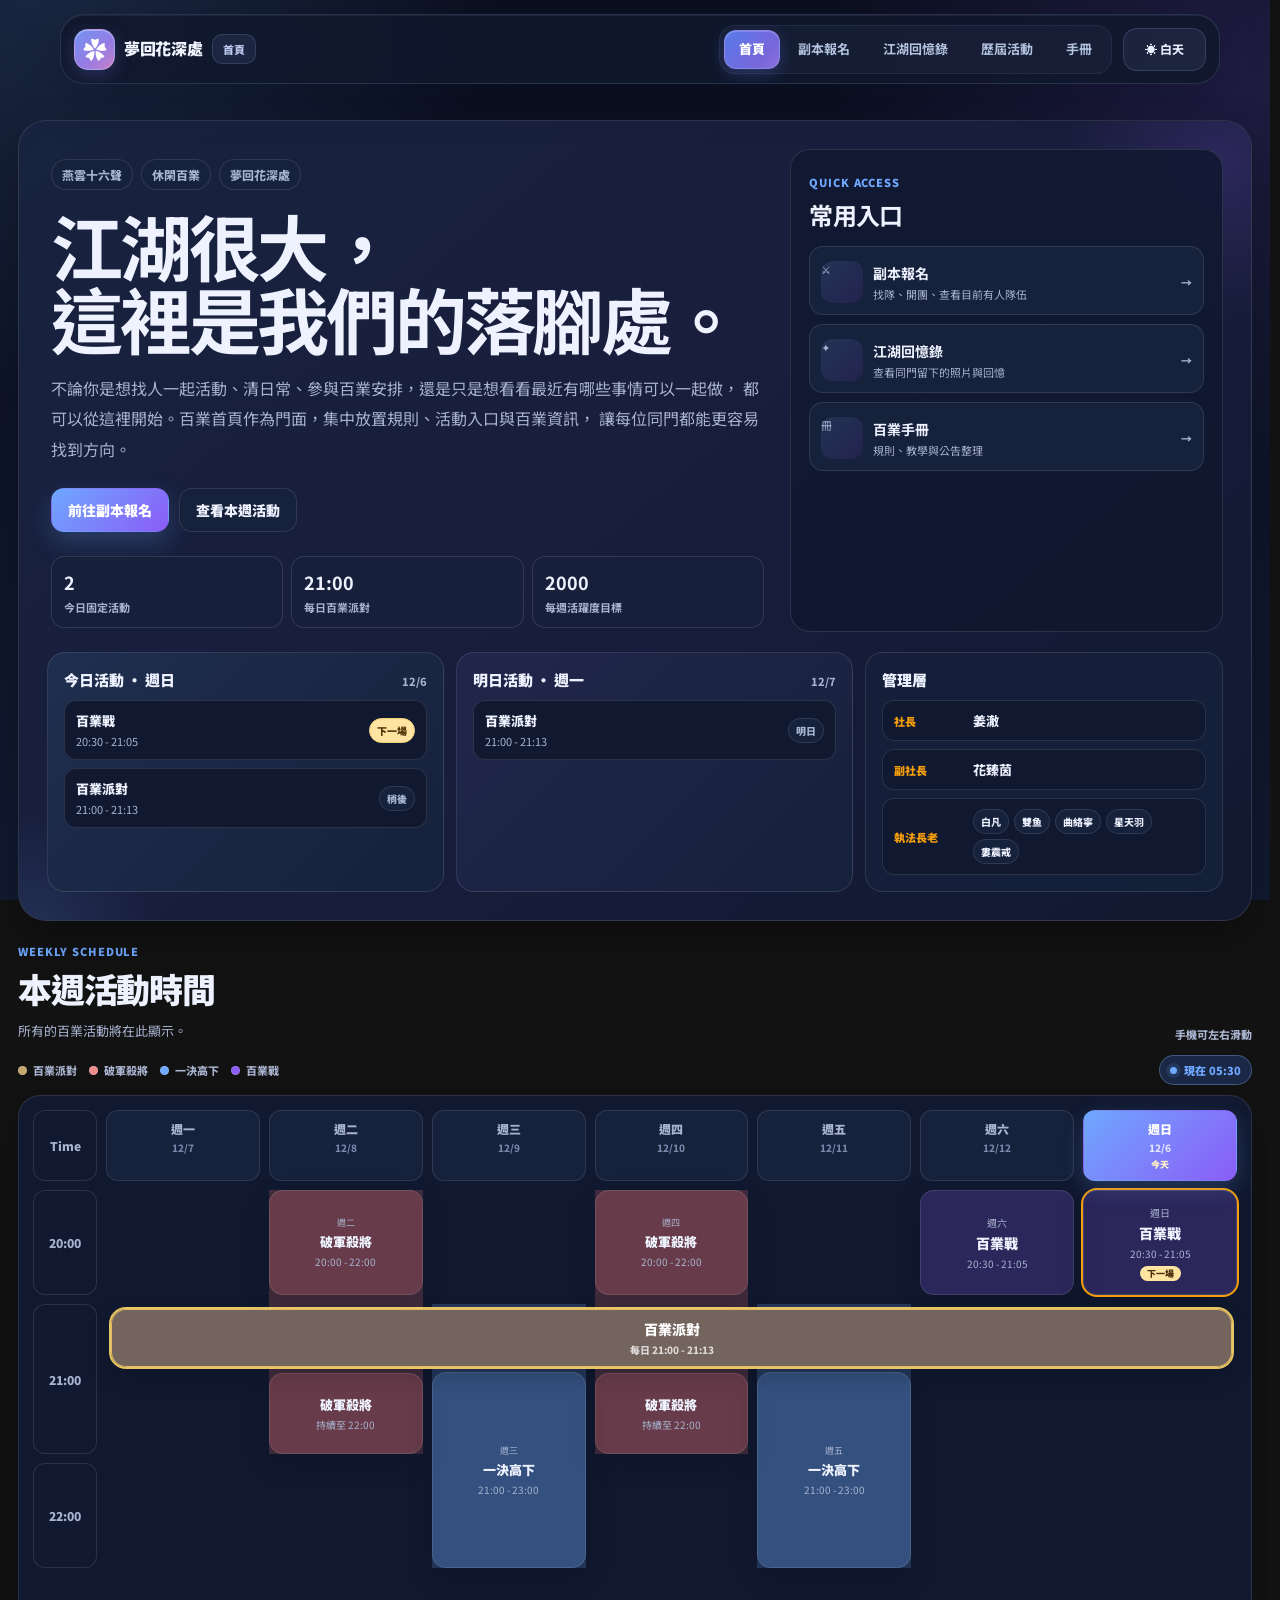
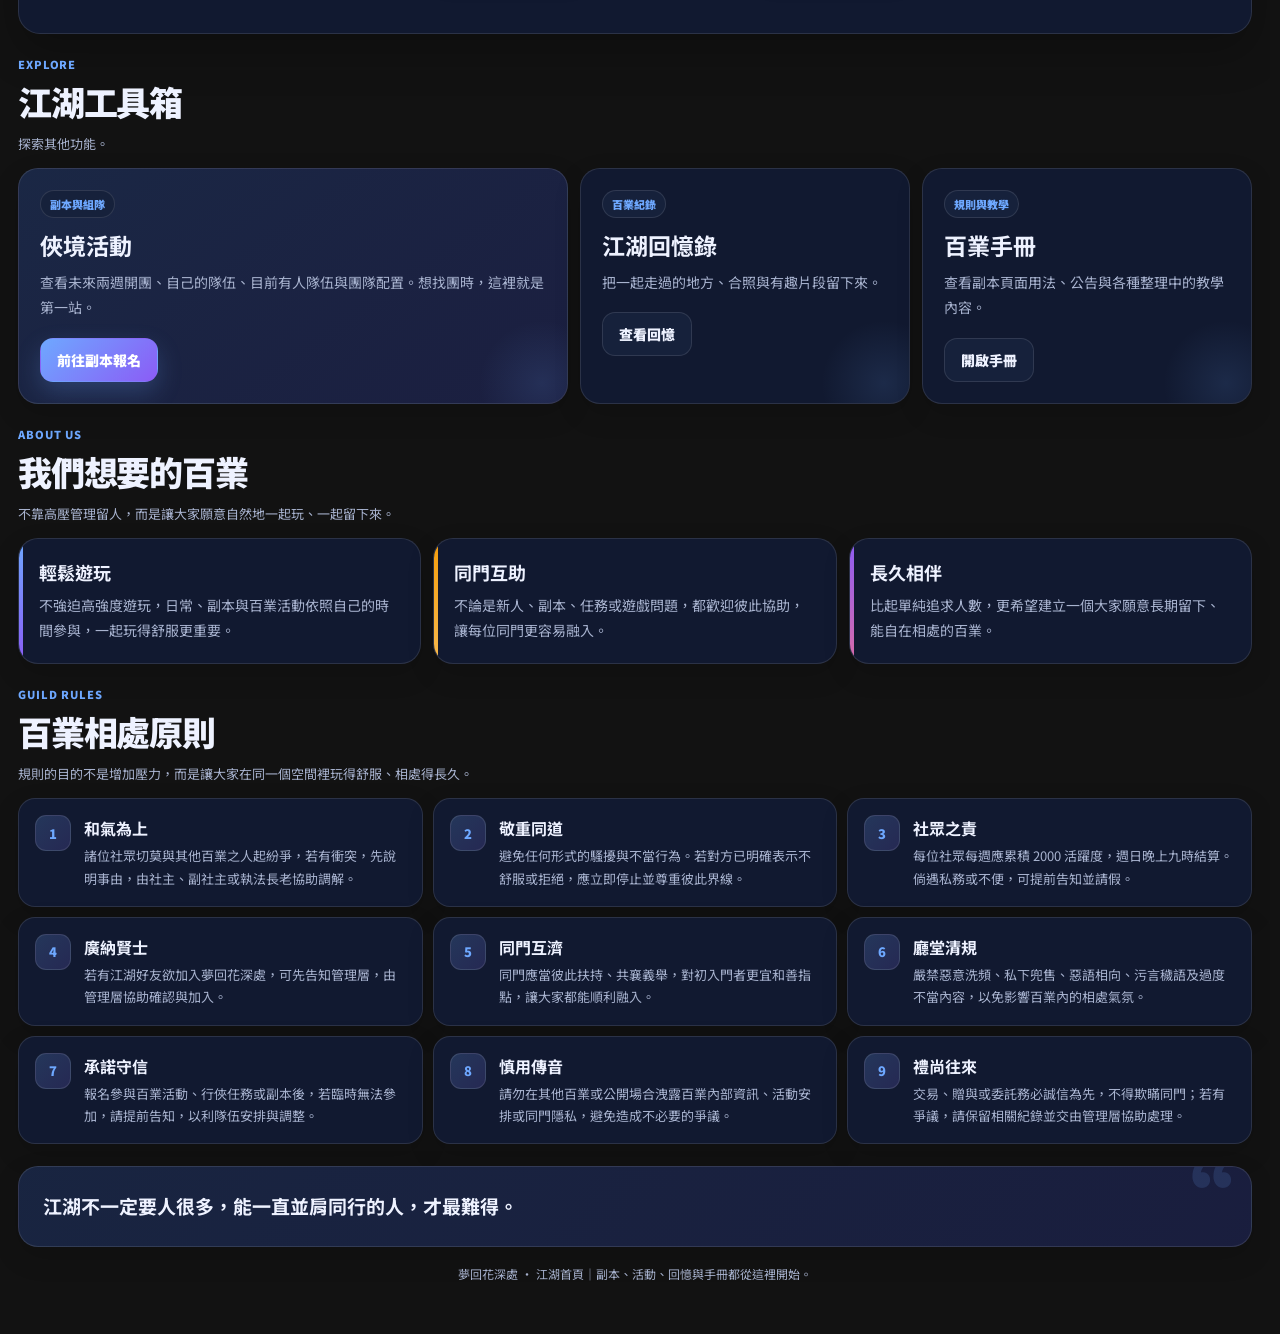
==== commit 0180bebb: "Update index.html" ====
--- a/index.html
+++ b/index.html
@@ -571,7 +571,7 @@
 <div class="pve-mnav-scrim" hidden="" id="pveMnavScrim"></div>
 <div aria-hidden="true" aria-label="網站導覽" aria-modal="true" class="pve-mnav-panel" hidden="" id="pveMnavPanel" role="dialog">
 <div class="pve-mnav-panel-heading">
-<div><span class="pve-mnav-eyebrow">EXPLORE THE JIANGHU</span><h2>去哪裡看看？</h2><p>探索夢回花深處的每個角落</p></div>
+<div><h2>去哪裡看看？</h2><p>探索夢回花深處的每個角落</p></div>
 <button aria-label="關閉網站選單" class="pve-mnav-close" id="pveMnavClose" type="button">×</button>
 </div>
 <nav aria-label="網站頁面" class="pve-mnav-links">
@@ -642,7 +642,7 @@
         <div class="leader-list">
           <div class="leader-item"><span class="leader-role">社長</span><span class="leader-name">姜澈</span></div>
           <div class="leader-item"><span class="leader-role">副社長</span><span class="leader-name">花臻茵</span></div>
-          <div class="leader-item"><span class="leader-role">執法長老</span><span class="leader-members"><span class="member-tag">婁震戒</span><span class="member-tag">雙鱼</span><span class="member-tag">曲絡寧</span><span class="member-tag">星天羽</span><span class="member-tag">筱風</span></span></div>
+          <div class="leader-item"><span class="leader-role">執法長老</span><span class="leader-members"><span class="member-tag">白凡</span><span class="member-tag">雙鱼</span><span class="member-tag">曲絡寧</span><span class="member-tag">星天羽</span><span class="member-tag">婁震戒</span></span></div>
         </div>
       </div>
     </div>
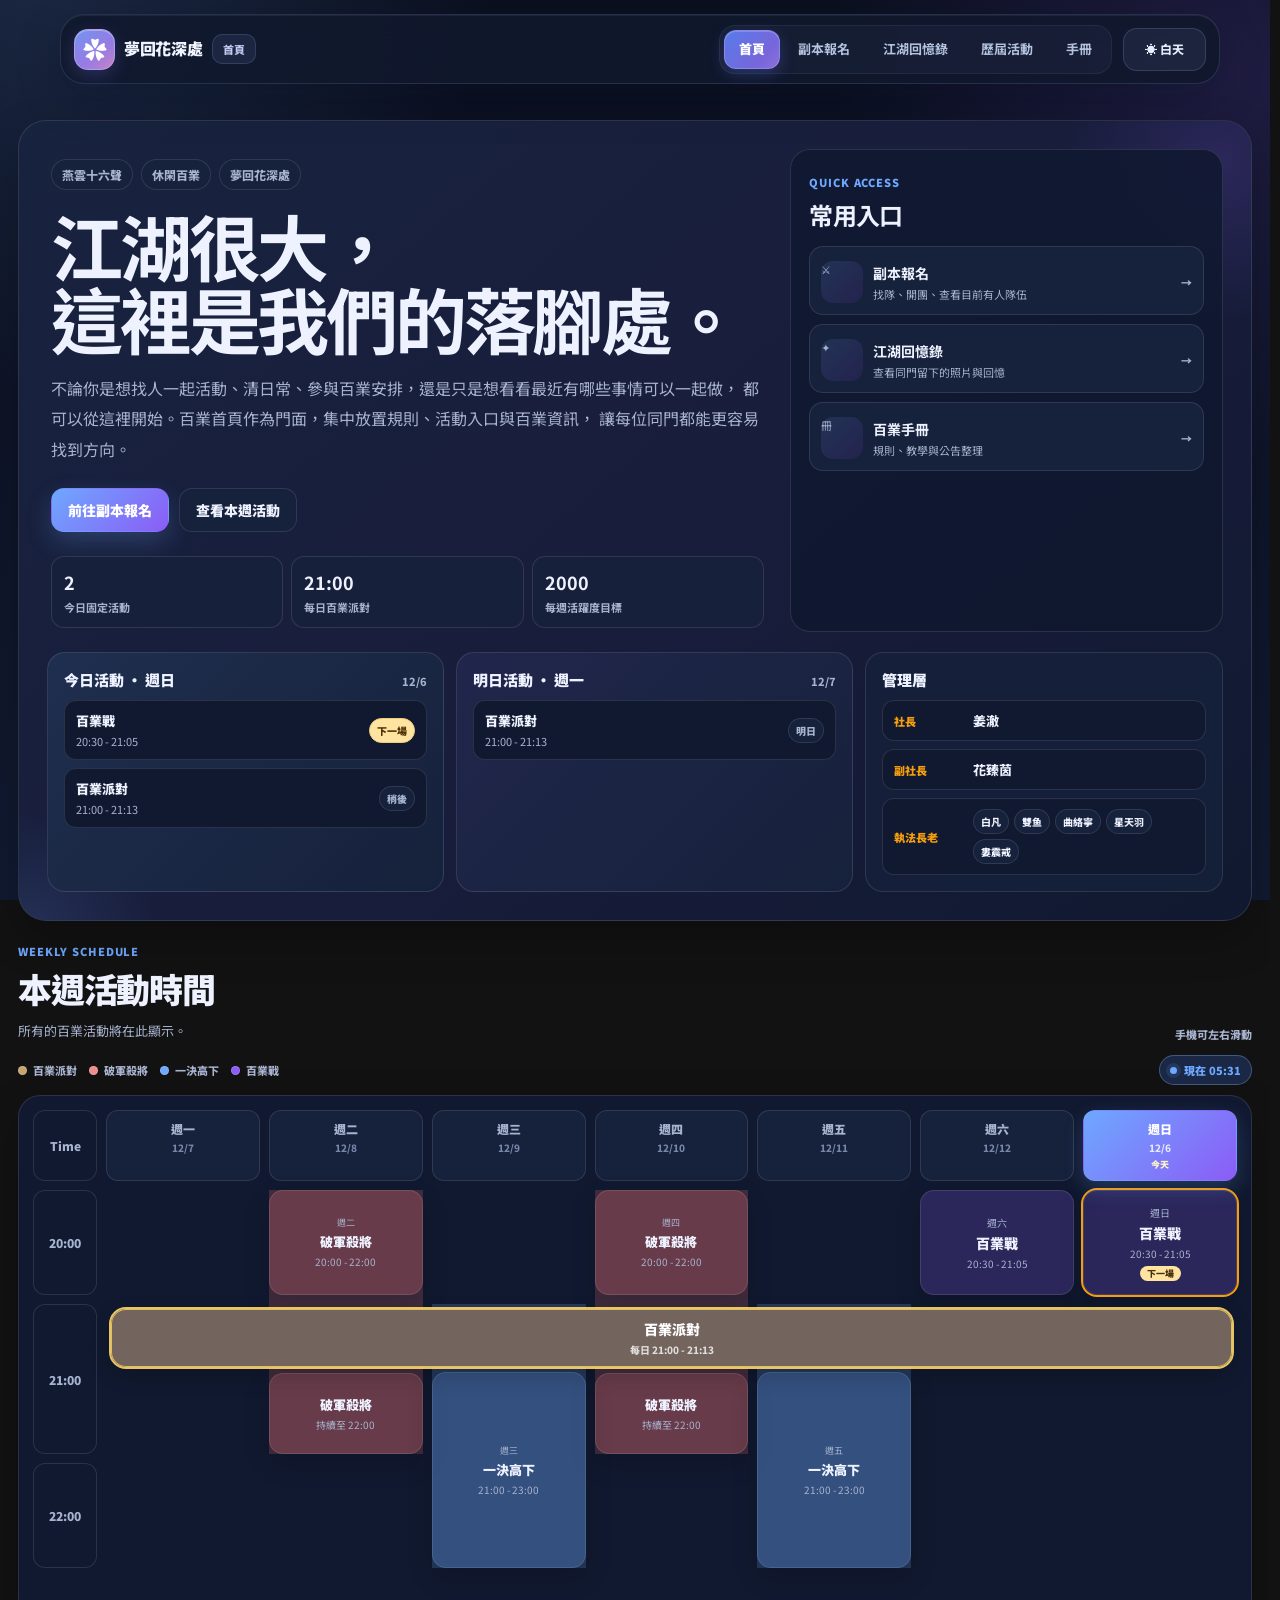
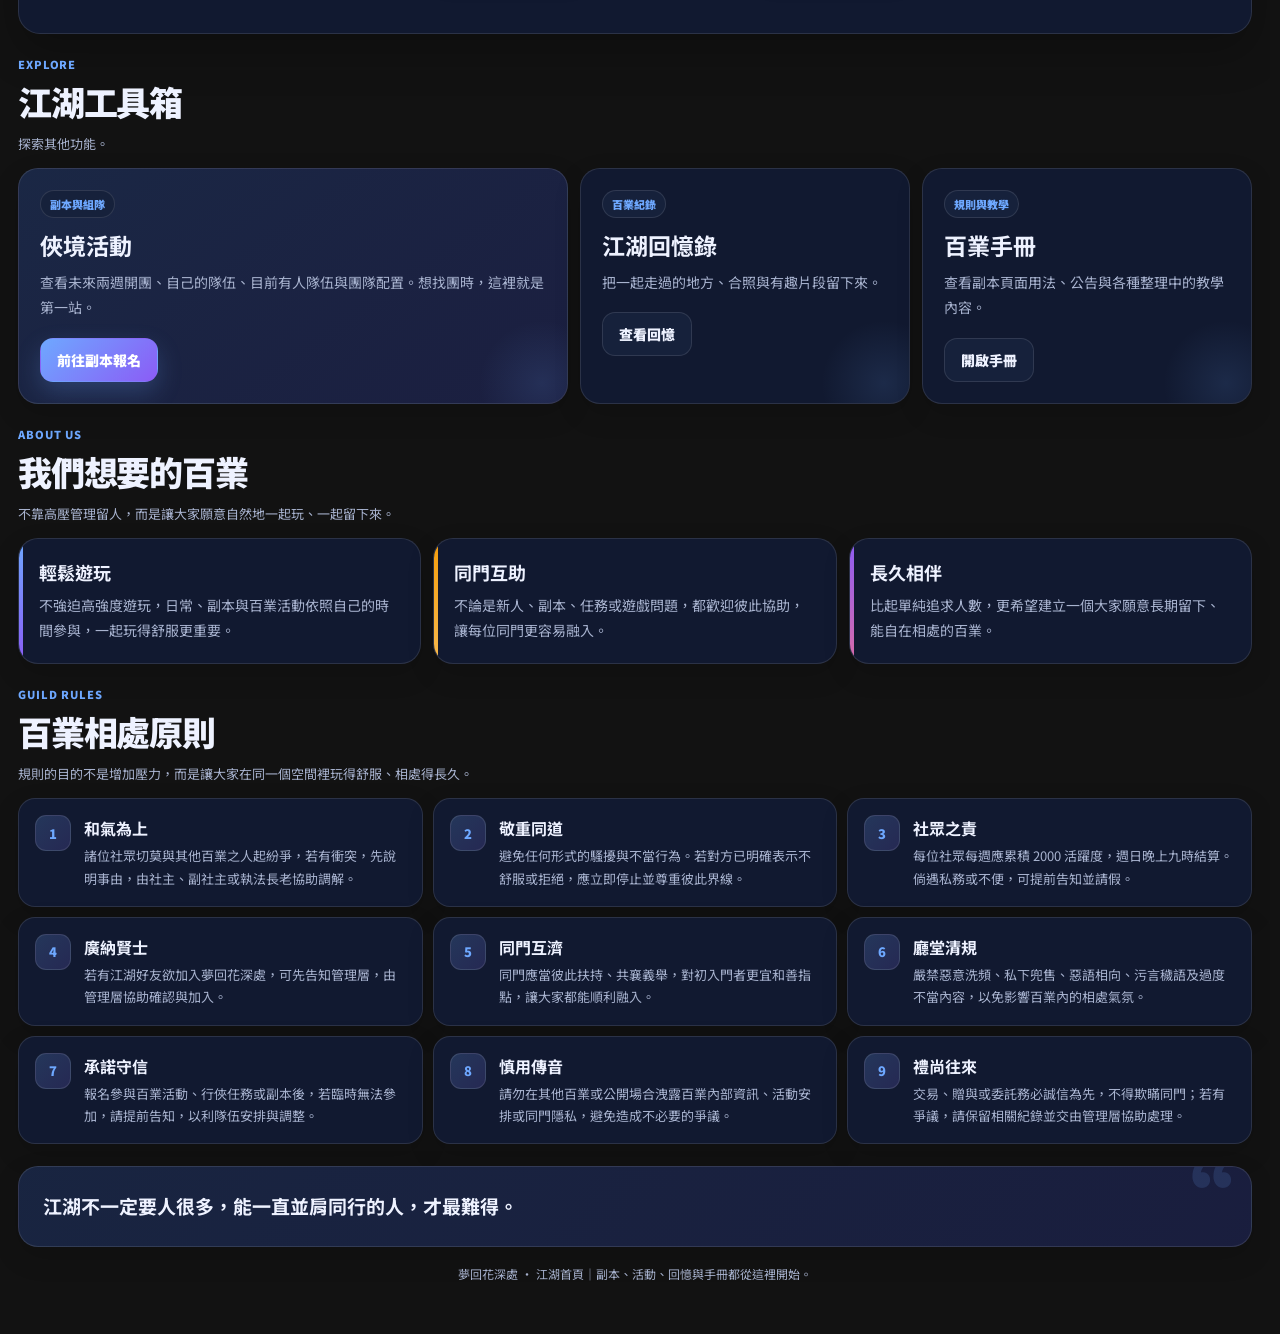
==== commit 0eba2f7d: "Update index.html" ====
--- a/index.html
+++ b/index.html
@@ -527,6 +527,195 @@
 @media(prefers-reduced-motion:reduce){.wwm-toast{animation:none;}}
 
 </style>
+<style id="wwma-shared-ui">
+/* WhereWindMeet · Announcement UI v1.0 — same visual component across five pages. */
+:root {
+  --wwma-surface:#121c34;
+  --wwma-border:rgba(157,178,227,.18);
+  --wwma-text:#f2f5ff;
+  --wwma-muted:#9aaaca;
+  --wwma-chip-bg:rgba(139,92,246,.13);
+  --wwma-chip-text:#d9cbff;
+  --wwma-chip-border:rgba(170,143,255,.24);
+  --wwma-button-bg:rgba(255,255,255,.055);
+  --wwma-button-hover:rgba(255,255,255,.12);
+  --wwma-shadow:0 16px 40px rgba(0,0,0,.19);
+  --wwma-backdrop:rgba(4,8,22,.72);
+}
+html[data-theme="light"] {
+  --wwma-surface:#ffffff;
+  --wwma-border:rgba(70,91,136,.17);
+  --wwma-text:#1e2943;
+  --wwma-muted:#63728f;
+  --wwma-chip-bg:#f1edff;
+  --wwma-chip-text:#6945b8;
+  --wwma-chip-border:#dcd2fc;
+  --wwma-button-bg:rgba(66,91,146,.06);
+  --wwma-button-hover:rgba(66,91,146,.13);
+  --wwma-shadow:0 16px 36px rgba(55,77,122,.11);
+  --wwma-backdrop:rgba(16,28,53,.48);
+}
+html body #siteAnnouncement {
+  display:block;
+  width:min(100vw,1320px) !important;
+  max-width:1320px !important;
+  padding:0 14px !important;
+  margin:0 0 17px !important;
+  left:50%;
+  transform:translateX(-50%);
+  box-sizing:border-box !important;
+  position:relative;
+  z-index:2;
+  font-family:"Noto Sans TC",system-ui,-apple-system,"Segoe UI",sans-serif;
+}
+html body #siteAnnouncement[hidden] { display:none !important; }
+@media(min-width:769px){
+  html body[data-site-page="documentation"] #siteAnnouncement{margin-top:100px !important;}
+}
+html body #siteAnnouncement .wwma-card,
+html body #siteAnnouncement .wwma-card * { box-sizing:border-box; }
+html body #siteAnnouncement .wwma-card {
+  position:relative;
+  display:grid;
+  grid-template-columns:52px minmax(0,1fr) 172px;
+  gap:15px;
+  align-items:center;
+  width:100%;
+  height:120px;
+  min-height:120px;
+  max-height:120px;
+  padding:15px 21px 17px 17px;
+  border:1px solid var(--wwma-border);
+  border-radius:22px;
+  overflow:hidden;
+  background:
+    radial-gradient(circle at 90% 0%,rgba(142,103,250,.13),transparent 35%),
+    radial-gradient(circle at 0% 100%,rgba(87,158,255,.07),transparent 33%),
+    var(--wwma-surface);
+  color:var(--wwma-text);
+  box-shadow:var(--wwma-shadow),inset 0 1px 0 rgba(255,255,255,.055);
+  isolation:isolate;
+}
+html[data-theme="light"] body #siteAnnouncement .wwma-card {
+  background:
+    radial-gradient(circle at 96% 0%,rgba(143,110,232,.10),transparent 39%),
+    radial-gradient(circle at 0% 100%,rgba(75,145,244,.06),transparent 37%),
+    var(--wwma-surface);
+}
+html body #siteAnnouncement .wwma-card::before {
+  content:"";
+  position:absolute;
+  left:0;
+  top:14px;
+  bottom:14px;
+  width:4px;
+  border-radius:0 6px 6px 0;
+  background:linear-gradient(180deg,#64b5ff 0%,#8867f8 58%,#cf7bdc 100%);
+}
+html body #siteAnnouncement .wwma-emblem {
+  display:grid;
+  place-items:center;
+  flex:0 0 auto;
+  width:50px;
+  height:50px;
+  border-radius:17px;
+  background:linear-gradient(145deg,#678df0,#9b60e4);
+  border:1px solid rgba(255,255,255,.25);
+  box-shadow:0 7px 18px rgba(110,104,245,.24),inset 0 1px 1px rgba(255,255,255,.30);
+  color:#fff;
+}
+html body #siteAnnouncement .wwma-emblem svg {display:block;width:23px;height:23px;stroke:currentColor;stroke-width:1.8;fill:none;stroke-linecap:round;stroke-linejoin:round}
+html body #siteAnnouncement .wwma-copy { min-width:0;align-self:center;overflow:hidden; }
+html body #siteAnnouncement .wwma-overline { display:flex;align-items:center;gap:8px;min-width:0;margin-bottom:5px; }
+html body #siteAnnouncement .wwma-live-dot {width:6px;height:6px;background:#74c8ff;border-radius:99px;box-shadow:0 0 0 3px rgba(100,181,255,.12);flex:0 0 auto;}
+html body #siteAnnouncement .wwma-overline-label {color:var(--wwma-muted);font-size:10px;line-height:1.1;font-weight:800;letter-spacing:.09em;white-space:nowrap;}
+html body #siteAnnouncement .wwma-tag {display:inline-flex;align-items:center;max-width:145px;padding:3px 8px;border-radius:99px;background:var(--wwma-chip-bg);border:1px solid var(--wwma-chip-border);font-size:10px;line-height:1.4;color:var(--wwma-chip-text);font-weight:800;white-space:nowrap;overflow:hidden;text-overflow:ellipsis;}
+html body #siteAnnouncement .wwma-title {margin:0 0 5px;font-size:16px;line-height:1.28;font-weight:900;letter-spacing:-.01em;color:var(--wwma-text);white-space:nowrap;overflow:hidden;text-overflow:ellipsis;}
+html body #siteAnnouncement .wwma-message {margin:0;font-size:12px;line-height:1.55;color:var(--wwma-muted);font-weight:550;display:-webkit-box;-webkit-line-clamp:2;-webkit-box-orient:vertical;overflow:hidden;overflow-wrap:anywhere;}
+html body #siteAnnouncement .wwma-side {min-width:0;display:flex;align-items:flex-end;justify-content:center;flex-direction:column;gap:10px;border-left:1px solid var(--wwma-border);padding-left:14px;}
+html body #siteAnnouncement .wwma-update {font-size:10px;line-height:1.4;white-space:nowrap;color:var(--wwma-muted);font-weight:650;text-align:right;max-width:100%;overflow:hidden;text-overflow:ellipsis;}
+html body #siteAnnouncement .wwma-nav {display:flex;align-items:center;gap:5px;justify-content:flex-end;width:100%;}
+html body #siteAnnouncement button.wwma-arrow, html body #siteAnnouncement button.wwma-read {
+  display:grid;place-items:center;flex:0 0 auto;
+  width:32px;height:32px;min-width:0;min-height:0;
+  padding:0;margin:0;
+  border:1px solid var(--wwma-border);border-radius:11px;
+  background:var(--wwma-button-bg);color:var(--wwma-text);
+  box-shadow:none;font-family:inherit;font-size:17px;font-weight:700;line-height:1;
+  cursor:pointer;transition:background .2s,transform .2s;
+}
+html body #siteAnnouncement button.wwma-arrow:hover,html body #siteAnnouncement button.wwma-read:hover {background:var(--wwma-button-hover);transform:translateY(-1px)}
+html body #siteAnnouncement button.wwma-read {width:auto;min-width:51px;padding:0 9px;font-size:11px;font-weight:850;color:var(--wwma-chip-text);background:var(--wwma-chip-bg);}
+html body #siteAnnouncement .wwma-step {display:inline-block;min-width:36px;font-size:10px;color:var(--wwma-muted);font-weight:850;text-align:center;font-variant-numeric:tabular-nums;}
+html body #siteAnnouncement .wwma-progress {position:absolute;left:0;bottom:0;right:0;height:2px;background:transparent;overflow:hidden;pointer-events:none;}
+html body #siteAnnouncement .wwma-progress-fill {height:100%;width:100%;background:linear-gradient(90deg,#64b5ff,#a07af3,#c77ccd);transform-origin:left;animation:wwma-countdown var(--wwma-duration,6500ms) linear both;}
+html body #siteAnnouncement .wwma-card.is-paused .wwma-progress-fill {animation-play-state:paused;}
+@keyframes wwma-countdown {from{transform:scaleX(0)}to{transform:scaleX(1)}}
+
+/* Full-text modal. Important announcements never become inaccessible due to fixed card height. */
+.wwma-modal[hidden] {display:none !important;}
+.wwma-modal {position:fixed;inset:0;z-index:160000;display:grid;place-items:center;padding:20px;}
+.wwma-modal-mask{position:absolute;inset:0;background:var(--wwma-backdrop);backdrop-filter:blur(7px);-webkit-backdrop-filter:blur(7px);}
+.wwma-modal-panel{position:relative;width:min(520px,100%);max-height:min(82vh,720px);overflow:auto;padding:26px;border-radius:23px;background:var(--wwma-surface);border:1px solid var(--wwma-border);box-shadow:0 28px 75px rgba(0,0,0,.35);color:var(--wwma-text);font-family:"Noto Sans TC",system-ui,sans-serif;}
+.wwma-modal-eyebrow{font-size:11px;font-weight:900;color:var(--wwma-chip-text);letter-spacing:.06em;margin-bottom:12px;}
+.wwma-modal-title{font-size:21px;line-height:1.35;font-weight:900;margin:0 34px 14px 0;overflow-wrap:anywhere;}
+.wwma-modal-message{font-size:14px;line-height:1.85;font-weight:500;white-space:pre-wrap;overflow-wrap:anywhere;color:var(--wwma-text);margin:0;}
+.wwma-modal-updated{font-size:11px;color:var(--wwma-muted);margin:20px 0 0;}
+.wwma-modal-close{position:absolute;top:17px;right:17px;width:34px;height:34px;border:1px solid var(--wwma-border);border-radius:11px;background:var(--wwma-button-bg);color:var(--wwma-text);font-size:22px;line-height:1;cursor:pointer;display:grid;place-items:center;}
+.wwma-modal-close:hover{background:var(--wwma-button-hover);}
+
+@media(max-width:768px){
+  html body #siteAnnouncement {max-width:1320px !important;margin:0 0 11px !important;padding:0 10px !important;}
+  html body #siteAnnouncement .wwma-card {
+    grid-template-columns:39px minmax(0,1fr);
+    grid-template-rows:minmax(0,1fr) 32px;
+    gap:8px 10px;
+    height:151px;min-height:151px;max-height:151px;
+    padding:13px 13px 10px;
+    border-radius:18px;
+  }
+  html body #siteAnnouncement .wwma-card::before {top:13px;bottom:13px;width:3px;}
+  html body #siteAnnouncement .wwma-emblem {width:38px;height:38px;border-radius:13px;align-self:start;}
+  html body #siteAnnouncement .wwma-emblem svg {width:19px;height:19px;}
+  html body #siteAnnouncement .wwma-copy {align-self:start;padding-top:1px;}
+  html body #siteAnnouncement .wwma-overline {gap:7px;margin-bottom:5px;}
+  html body #siteAnnouncement .wwma-overline-label {font-size:9px;}
+  html body #siteAnnouncement .wwma-tag {font-size:9px;padding:2px 7px;max-width:115px;}
+  html body #siteAnnouncement .wwma-title {font-size:14px !important;margin-bottom:5px;line-height:1.35;}
+  html body #siteAnnouncement .wwma-message {font-size:11px !important;line-height:1.55;-webkit-line-clamp:2;}
+  html body #siteAnnouncement .wwma-side {grid-column:1/-1;flex-direction:row;align-items:center;justify-content:space-between;border-left:0;border-top:1px solid var(--wwma-border);padding:6px 0 0;gap:8px;}
+  html body #siteAnnouncement .wwma-update {text-align:left;font-size:9px !important;max-width:45%;}
+  html body #siteAnnouncement .wwma-nav {width:auto;gap:4px;}
+  html body #siteAnnouncement button.wwma-arrow,html body #siteAnnouncement button.wwma-read {height:28px;border-radius:9px;}
+  html body #siteAnnouncement button.wwma-arrow {width:28px;font-size:15px;}
+  html body #siteAnnouncement button.wwma-read {min-width:47px;padding:0 7px;font-size:10px;}
+  html body #siteAnnouncement .wwma-step {font-size:9px;min-width:31px;}
+  .wwma-modal-panel {padding:23px 20px;max-height:80dvh;border-radius:20px;}
+  .wwma-modal-title {font-size:18px;}
+  .wwma-modal-message {font-size:13px;}
+}
+@media(max-width:365px){
+  html body #siteAnnouncement .wwma-update {max-width:38%;font-size:8px !important;}
+  html body #siteAnnouncement .wwma-nav {gap:3px;}
+  html body #siteAnnouncement button.wwma-read{min-width:42px;padding:0 6px;}
+}
+@media(prefers-reduced-motion:reduce){
+  html body #siteAnnouncement .wwma-progress-fill {animation:none;transform:scaleX(1)}
+  html body #siteAnnouncement button.wwma-arrow,html body #siteAnnouncement button.wwma-read{transition:none}
+}
+html body #siteAnnouncement .wwma-tag[hidden],
+html body #siteAnnouncement button.wwma-arrow[hidden],
+html body #siteAnnouncement .wwma-step[hidden],
+html body #siteAnnouncement .wwma-progress[hidden] {display:none !important;}
+/* The docs search already reserves top space for its fixed site navbar.
+   When announcements are shown, the announcement takes over that spacer. */
+@media(min-width:769px){
+  html body[data-site-page="documentation"] #siteAnnouncement:not([hidden]) ~ .docsToolbar {
+    margin-top:16px !important;
+  }
+}
+
+</style>
 </head>
 
 <body data-site-page="index" data-site-page="index">
@@ -1139,144 +1328,7 @@
 })();
 </script>
 
-<script>
-(async () => {
-
-  const box = document.getElementById("siteAnnouncement");
-  if(!box) return;
-
-  try{
-
-    const res = await fetch("/WhereWindMeet/data/announcement.json?t=" + Date.now());
-    const data = await res.json();
-
-    if(!data.enabled){
-      box.remove();
-      return;
-    }
-
-    const announcements = Array.isArray(data.announcements)
-      ? data.announcements
-      : [];
-
-    if(!announcements.length){
-      box.remove();
-      return;
-    }
-
-    let current = 0;
-    let timer = null;
-
-    function render(index){
-      const item = announcements[index];
-
-      box.innerHTML = `
-      <div class="announcementBar">
-
-        <div class="announcementIcon">📢</div>
-
-        <div class="announcementContent">
-
-          <div class="announcementTitle">
-            ${escapeHtml(item.title || "重要公告")}
-          </div>
-
-          ${item.pill ? `
-          <div class="announcementPill">
-            ${escapeHtml(item.pill)}
-          </div>
-          ` : ""}
-
-          <div class="announcementText">
-            ${escapeHtml(item.text || item.content || item.message || "")}
-          </div>
-
-          <div class="announcementTime">
-            更新時間：${escapeHtml(item.updated || "")}
-          </div>
-
-        </div>
-
-        ${
-          announcements.length > 1 ? `
-          <div class="announcementControls">
-            <button class="announcementArrow" id="annPrev" type="button">‹</button>
-            <button class="announcementArrow" id="annNext" type="button">›</button>
-          </div>
-
-          <div class="announcementDots">
-            ${announcements.map((_, i) => `
-              <button
-                class="announcementDot ${i === current ? "active" : ""}"
-                data-index="${i}"
-                type="button">
-              </button>
-            `).join("")}
-          </div>
-          ` : ""
-        }
-
-      </div>
-      `;
-
-      const prev = box.querySelector("#annPrev");
-      const next = box.querySelector("#annNext");
-      const dots = box.querySelectorAll(".announcementDot");
-
-      if(prev){
-        prev.onclick = () => manualGo(current - 1);
-      }
-
-      if(next){
-        next.onclick = () => manualGo(current + 1);
-      }
-
-      dots.forEach(dot => {
-        dot.onclick = () => manualGo(Number(dot.dataset.index));
-      });
-    }
-
-    function go(index){
-      current = (index + announcements.length) % announcements.length;
-      render(current);
-    }
-
-    function manualGo(index){
-      go(index);
-      restartTimer();
-    }
-
-    function restartTimer(){
-      if(timer){
-        clearInterval(timer);
-      }
-
-      if(announcements.length > 1){
-        timer = setInterval(() => {
-          go(current + 1);
-        }, 5000);
-      }
-    }
-
-    render(current);
-    restartTimer();
-
-  }catch(e){
-    console.log(e);
-    box.remove();
-  }
-
-  function escapeHtml(text){
-    return String(text || "")
-      .replaceAll("&","&amp;")
-      .replaceAll("<","&lt;")
-      .replaceAll(">","&gt;")
-      .replaceAll('"',"&quot;")
-      .replaceAll("'","&#039;");
-  }
-
-})();
-</script>
+<!-- Announcement renderer replaced by shared v1 -->
 
 <script id="wwm-shared-feedback">
 (function(){
@@ -1410,5 +1462,158 @@
  document.addEventListener('visibilitychange',()=>{if(document.hidden)cancelLongPress();});
 })();
 </script>
+<script id="wwma-shared-script">
+/* WhereWindMeet · Shared Announcement Component v1.0
+ * Same announcement.json, size, carousel, accessibility and modal on every page.
+ * Self-contained; no new frameworks and no changes to existing site data. */
+(() => {
+  'use strict';
+  const mount = document.getElementById('siteAnnouncement');
+  if (!mount) return;
+  mount.hidden = true;
+  const esc = value => String(value ?? '');
+  const source = '/WhereWindMeet/data/announcement.json?t=' + Date.now();
+  const duration = 6500;
+  const mutedMotion = window.matchMedia('(prefers-reduced-motion: reduce)').matches;
+  const megaphone = '<svg viewBox="0 0 24 24" aria-hidden="true"><path d="M3 10v4c0 1.1.9 2 2 2h2l1.8 4h2.7L9.8 16h1.1L21 20V4L10.9 8H5c-1.1 0-2 .9-2 2Z"/><path d="M21 4v16M3 12H1"/></svg>';
+  let announcements=[];
+  let selected=0;
+  let timeout=null;
+  let paused=false;
+  let detailModal=null;
+  let focusReturn=null;
+
+  const layout = document.createElement('section');
+  layout.className='wwma-card';
+  layout.setAttribute('aria-label','網站公告');
+  layout.setAttribute('aria-roledescription','輪播');
+  layout.setAttribute('role','region');
+  layout.style.setProperty('--wwma-duration',duration+'ms');
+  layout.innerHTML = `
+    <div class="wwma-emblem">${megaphone}</div>
+    <div class="wwma-copy">
+      <div class="wwma-overline"><span class="wwma-live-dot" aria-hidden="true"></span><span class="wwma-overline-label">網站公告</span><span class="wwma-tag" hidden></span></div>
+      <h2 class="wwma-title"></h2>
+      <p class="wwma-message"></p>
+    </div>
+    <div class="wwma-side">
+      <time class="wwma-update"></time>
+      <div class="wwma-nav">
+        <button class="wwma-arrow" data-direction="-1" type="button" aria-label="上一則公告">‹</button>
+        <span class="wwma-step" aria-label="目前公告頁數"></span>
+        <button class="wwma-arrow" data-direction="1" type="button" aria-label="下一則公告">›</button>
+        <button class="wwma-read" type="button" aria-label="查看公告全文">全文</button>
+      </div>
+    </div>
+    <div class="wwma-progress" aria-hidden="true"><div class="wwma-progress-fill"></div></div>`;
+  const refs = {
+    title:layout.querySelector('.wwma-title'),
+    text:layout.querySelector('.wwma-message'),
+    tag:layout.querySelector('.wwma-tag'),
+    date:layout.querySelector('.wwma-update'),
+    count:layout.querySelector('.wwma-step'),
+    arrows:Array.from(layout.querySelectorAll('.wwma-arrow')),
+    fill:layout.querySelector('.wwma-progress-fill'),
+    read:layout.querySelector('.wwma-read')
+  };
+
+  function paint(){
+    const item=announcements[selected];
+    refs.title.textContent=esc(item.title || '重要公告');
+    refs.text.textContent=esc(item.text || item.content || item.message || '');
+    refs.tag.textContent=esc(item.pill || '');
+    refs.tag.hidden=!item.pill;
+    refs.date.textContent=item.updated ? `更新 · ${esc(item.updated)}` : '夢回花深處 · 公告';
+    refs.count.textContent=`${selected+1} / ${announcements.length}`;
+    refs.arrows.forEach(el=>{el.hidden=announcements.length<2;});
+    refs.count.hidden=announcements.length<2;
+    refs.fill.parentElement.hidden=announcements.length<2;
+    // Restart fill animation only when the displayed announcement changes.
+    refs.fill.style.animation='none';
+    void refs.fill.offsetWidth;
+    refs.fill.style.animation='';
+    layout.classList.toggle('is-paused',paused || mutedMotion);
+  }
+  function rotate(index){
+    selected=(index+announcements.length)%announcements.length;
+    paint();
+    schedule();
+  }
+  function schedule(){
+    clearTimeout(timeout);
+    if (announcements.length < 2 || paused || mutedMotion || document.hidden || !mount.isConnected) return;
+    timeout=setTimeout(()=>rotate(selected+1), duration);
+  }
+  function setPause(value){
+    paused=value;
+    layout.classList.toggle('is-paused',paused || mutedMotion);
+    if(value) clearTimeout(timeout); else schedule();
+  }
+  refs.arrows.forEach(el=>el.addEventListener('click',()=>rotate(selected+Number(el.dataset.direction))));
+  layout.addEventListener('mouseenter',()=>setPause(true));
+  layout.addEventListener('mouseleave',()=>setPause(false));
+  layout.addEventListener('focusin',()=>setPause(true));
+  layout.addEventListener('focusout',e=>{if(!layout.contains(e.relatedTarget))setPause(false)});
+  document.addEventListener('visibilitychange',()=>{if(document.hidden)clearTimeout(timeout);else schedule();});
+
+  function ensureModal(){
+    if(detailModal) return;
+    detailModal=document.createElement('div');
+    detailModal.className='wwma-modal';
+    detailModal.hidden=true;
+    detailModal.innerHTML=`
+      <div class="wwma-modal-mask"></div>
+      <div class="wwma-modal-panel" role="dialog" aria-modal="true" aria-labelledby="wwmaFullTitle" tabindex="-1">
+        <button type="button" class="wwma-modal-close" aria-label="關閉公告全文">×</button>
+        <div class="wwma-modal-eyebrow">夢回花深處 · 網站公告</div>
+        <h2 id="wwmaFullTitle" class="wwma-modal-title"></h2>
+        <p class="wwma-modal-message"></p>
+        <p class="wwma-modal-updated"></p>
+      </div>`;
+    document.body.append(detailModal);
+    detailModal.querySelector('.wwma-modal-close').addEventListener('click',closeModal);
+    detailModal.querySelector('.wwma-modal-mask').addEventListener('click',closeModal);
+    detailModal.addEventListener('keydown',event=>{
+      if(event.key==='Escape'){event.stopPropagation();closeModal();}
+      if(event.key==='Tab'){
+        const close=detailModal.querySelector('.wwma-modal-close');
+        if(event.shiftKey || document.activeElement!==close){event.preventDefault();close.focus();}
+      }
+    });
+  }
+  function showModal(){
+    ensureModal();
+    const item=announcements[selected];
+    focusReturn=document.activeElement;
+    detailModal.querySelector('.wwma-modal-title').textContent=esc(item.title || '重要公告');
+    detailModal.querySelector('.wwma-modal-message').textContent=esc(item.text || item.content || item.message || '');
+    detailModal.querySelector('.wwma-modal-updated').textContent=item.updated ? `更新時間：${esc(item.updated)}` : '';
+    detailModal.hidden=false;
+    detailModal.querySelector('.wwma-modal-close').focus();
+    setPause(true);
+  }
+  function closeModal(){
+    if(!detailModal || detailModal.hidden)return;
+    detailModal.hidden=true;
+    if(focusReturn && focusReturn.isConnected)focusReturn.focus();
+    setPause(false);
+  }
+  refs.read.addEventListener('click',showModal);
+
+  fetch(source,{cache:'no-store'})
+    .then(response=>{if(!response.ok)throw new Error('announcement HTTP '+response.status);return response.json();})
+    .then(data=>{
+      announcements=(data?.enabled===true && Array.isArray(data.announcements))
+        ? data.announcements.filter(item=>item && typeof item==='object') : [];
+      if(!announcements.length){mount.hidden=true;return;}
+      mount.replaceChildren(layout);
+      mount.hidden=false;
+      paint();
+      schedule();
+    })
+    .catch(()=>{mount.hidden=true;});
+})();
+
+</script>
 </body>
 </html>
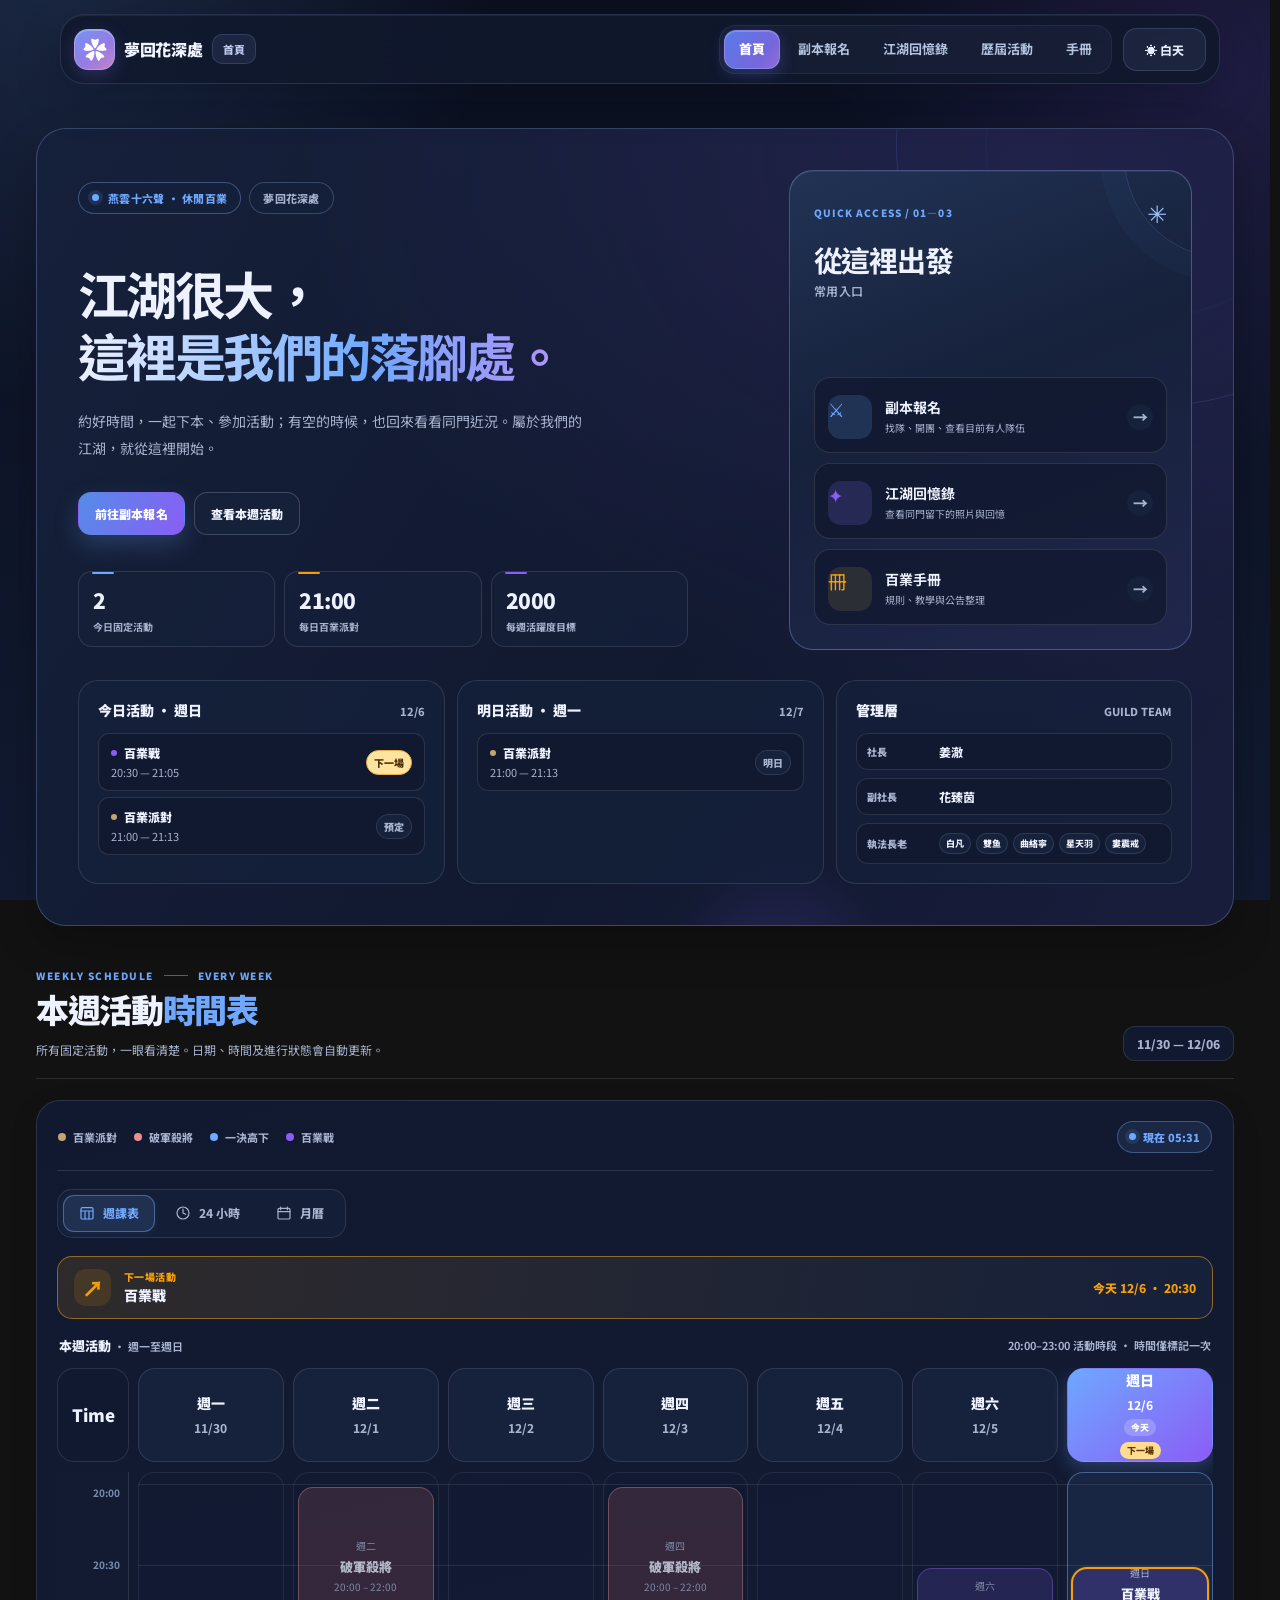
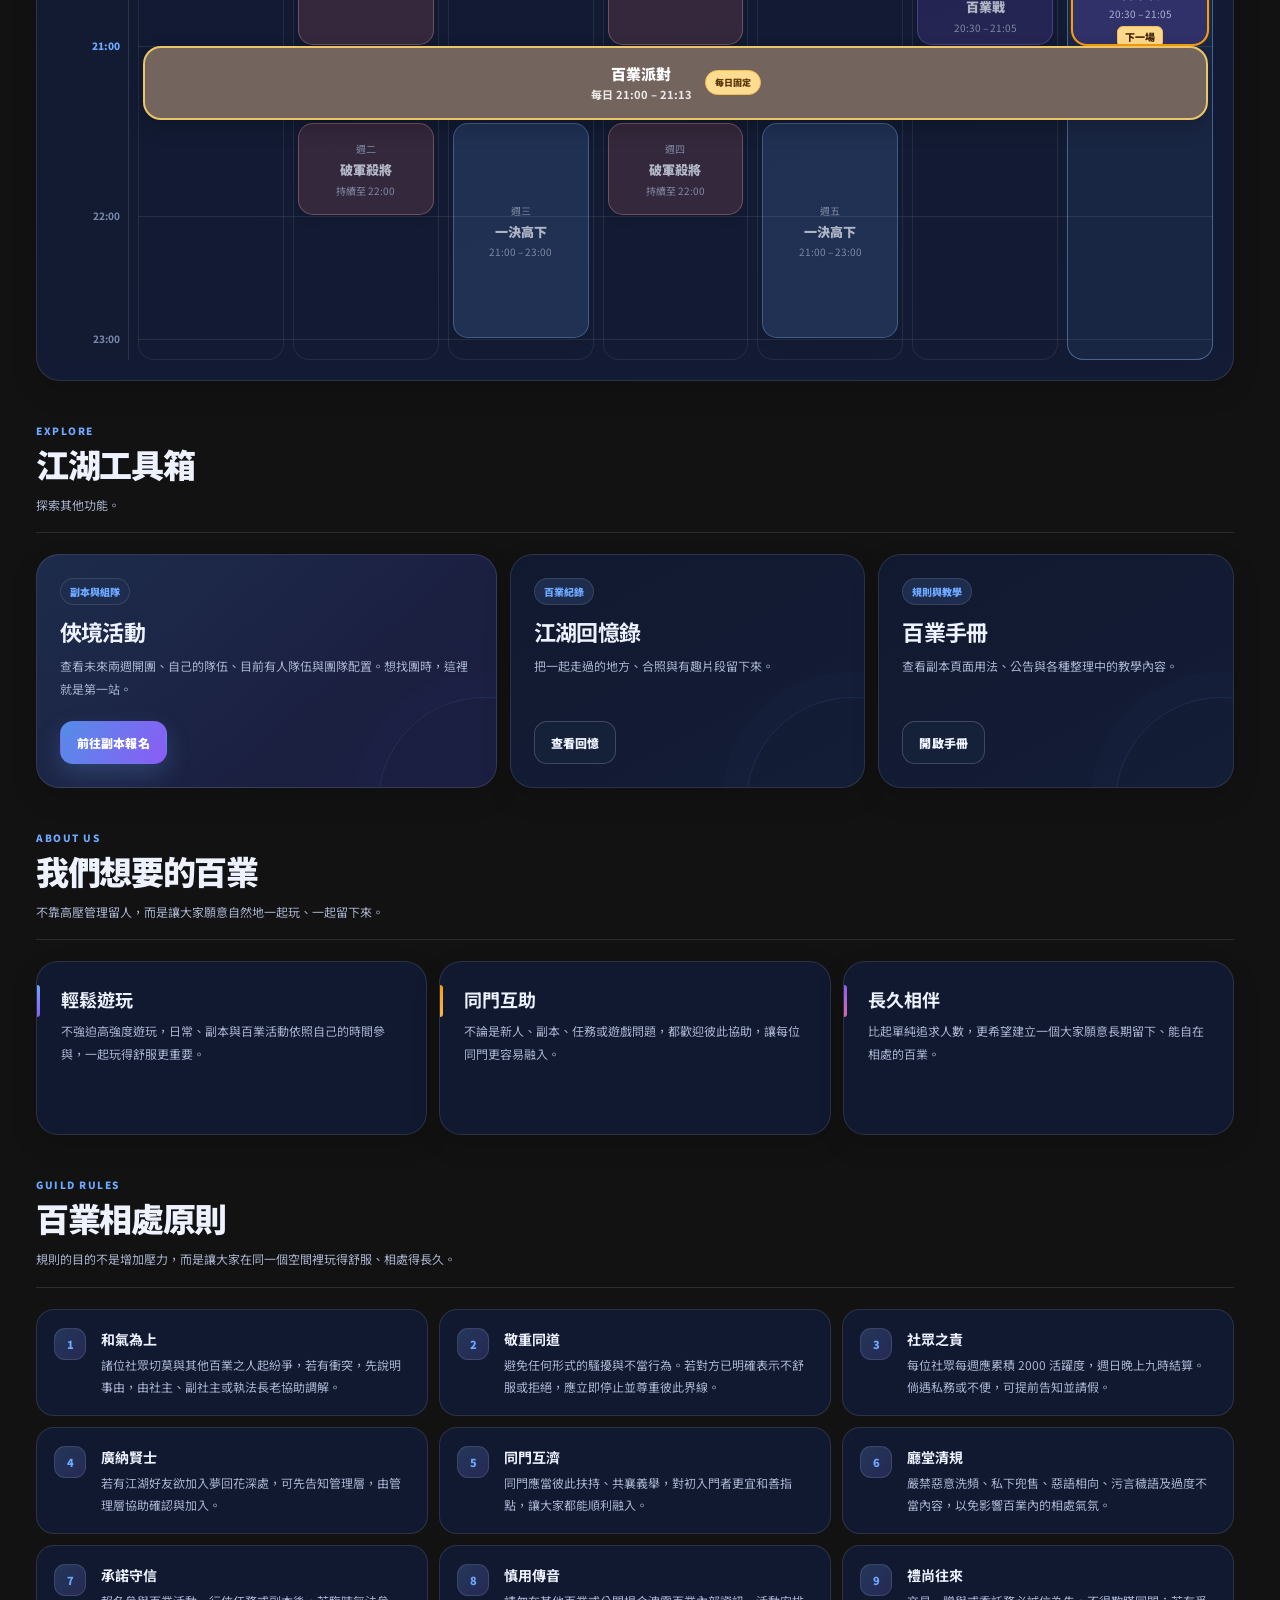
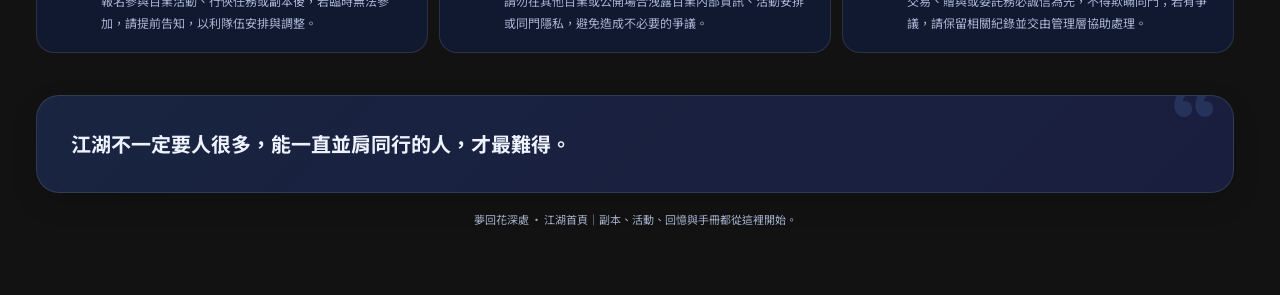
==== commit 30422546: "Update index.html" ====
--- a/index.html
+++ b/index.html
@@ -716,9 +716,907 @@
 }
 
 </style>
+<style id="homepage-redesign-2026">
+/* ====================================================================
+   夢回花深處 · 2026 homepage refinement
+   Page-only styling. Shared navigation / announcements are untouched.
+   ==================================================================== */
+body[data-site-page="index"] {
+  --home-radius:24px;
+}
+body[data-site-page="index"] .container{
+  width:100%;max-width:1376px;padding:28px clamp(14px,3vw,36px) 60px;
+}
+body[data-site-page="index"] .hero{
+  isolation:isolate;
+  margin:0 0 42px;padding:clamp(24px,3.2vw,42px);
+  border-radius:30px;
+  border:1px solid color-mix(in srgb,var(--accent) 15%,var(--line));
+  background:
+    radial-gradient(ellipse at 82% 4%,color-mix(in srgb,var(--accent-2) 13%,transparent),transparent 52%),
+    linear-gradient(122deg,color-mix(in srgb,var(--accent) 5%,var(--surface)),var(--surface) 58%,color-mix(in srgb,var(--accent-2) 6%,var(--surface)));
+  box-shadow:var(--shadow);
+}
+body[data-site-page="index"] .hero::before{
+  width:520px;height:520px;right:-185px;top:-245px;
+  border:1px solid color-mix(in srgb,var(--accent) 16%,transparent);
+  background:radial-gradient(circle at center,transparent 46%,color-mix(in srgb,var(--accent) 4%,transparent) 46.5%,transparent 47%);
+  opacity:.9;
+}
+body[data-site-page="index"] .hero::after{
+  width:240px;height:240px;left:auto;right:28%;bottom:-165px;
+  background:radial-gradient(circle,color-mix(in srgb,var(--accent-2) 16%,transparent),transparent 67%);
+}
+body[data-site-page="index"] .hero-grid{
+  grid-template-columns:minmax(0,1.25fr) minmax(312px,.75fr);
+  align-items:stretch;gap:clamp(22px,3vw,48px);
+}
+body[data-site-page="index"] .hero-copy{padding:12px 0 3px;display:flex;flex-direction:column;align-items:flex-start;min-width:0;}
+body[data-site-page="index"] .hero-badges{gap:8px;margin-bottom:clamp(28px,3.8vw,48px)}
+body[data-site-page="index"] .hero-badge{
+  display:inline-flex;align-items:center;gap:9px;padding:7px 13px;
+  border-radius:100px;font-size:11px;letter-spacing:.025em;
+  background:color-mix(in srgb,var(--surface-2) 72%,transparent);
+  border-color:color-mix(in srgb,var(--accent) 13%,var(--line));
+}
+body[data-site-page="index"] .hero-badge-featured{color:var(--accent);border-color:color-mix(in srgb,var(--accent) 25%,var(--line));}
+body[data-site-page="index"] .tiny-orbit{width:7px;height:7px;border-radius:50%;background:var(--accent);box-shadow:0 0 0 4px color-mix(in srgb,var(--accent) 13%,transparent);}
+body[data-site-page="index"] .hero h1{
+  font-size:clamp(37px,4vw,60px);letter-spacing:-.05em;line-height:1.22;max-width:850px;
+  text-wrap:balance;
+}
+body[data-site-page="index"] .hero-emphasis{
+  background:linear-gradient(100deg,var(--text) 0%,var(--accent) 60%,color-mix(in srgb,var(--accent-2) 64%,var(--text)) 100%);
+  -webkit-background-clip:text;background-clip:text;color:transparent;
+}
+body[data-site-page="index"] .hero p{
+  max-width:510px;margin-top:21px;color:var(--muted);font-size:14px;line-height:1.95;
+}
+body[data-site-page="index"] .hero-actions{margin-top:30px;gap:9px;}
+body[data-site-page="index"] .btn{
+  border-radius:13px;min-height:43px;padding:11px 16px;
+  font-size:12px;letter-spacing:.01em;
+}
+body[data-site-page="index"] .btn-primary{background:linear-gradient(120deg,#548de7,var(--accent-2));}
+body[data-site-page="index"] .btn-secondary{
+  background:color-mix(in srgb,var(--surface-2) 88%,transparent);
+  border-color:var(--line-strong);
+}
+body[data-site-page="index"] .hero-status-row{
+  width:100%;max-width:610px;gap:9px;margin-top:auto;padding-top:36px;
+}
+body[data-site-page="index"] .hero-status{
+  position:relative;min-width:0;padding:13px 14px 12px;border-radius:14px;
+  background:color-mix(in srgb,var(--surface-2) 65%,transparent);
+  border:1px solid var(--line);
+}
+body[data-site-page="index"] .hero-status:before{
+  content:"";position:absolute;left:13px;top:0;width:22px;height:2px;border-radius:9px;background:var(--accent);
+}
+body[data-site-page="index"] .hero-status:nth-child(2):before{background:var(--warm)}
+body[data-site-page="index"] .hero-status:nth-child(3):before{background:var(--accent-2)}
+body[data-site-page="index"] .hero-status strong{font-size:21px;font-weight:900;letter-spacing:-.025em;font-variant-numeric:tabular-nums;}
+body[data-site-page="index"] .hero-status span{font-size:10px;}
+body[data-site-page="index"] .hero-side{min-width:0;}
+body[data-site-page="index"] .quick-gate{
+  position:relative;overflow:hidden;display:flex;flex-direction:column;
+  padding:24px;border-radius:24px;
+  background:linear-gradient(158deg,color-mix(in srgb,var(--accent) 13%,var(--surface-2)),var(--surface-2) 45%,color-mix(in srgb,var(--accent-2) 9%,var(--surface-2)));
+  border:1px solid color-mix(in srgb,var(--accent) 23%,var(--line));
+  box-shadow:inset 0 1px 0 color-mix(in srgb,var(--text) 6%,transparent);
+}
+body[data-site-page="index"] .quick-gate::before{
+  content:"";pointer-events:none;position:absolute;width:200px;height:200px;border-radius:50%;right:-135px;top:-115px;
+  border:1px solid color-mix(in srgb,var(--accent) 18%,transparent);box-shadow:0 0 0 24px color-mix(in srgb,var(--accent) 3%,transparent);
+}
+body[data-site-page="index"] .quick-gate-top{display:flex;align-items:center;justify-content:space-between;gap:10px;position:relative;}
+body[data-site-page="index"] .quick-gate-kicker{font-size:10px;letter-spacing:.11em;}
+body[data-site-page="index"] .quick-gate-deco{color:color-mix(in srgb,var(--accent) 65%,var(--text));font-size:24px;}
+body[data-site-page="index"] .quick-gate h2{font-size:29px;letter-spacing:-.04em;margin:12px 0 24px;line-height:1.2;}
+body[data-site-page="index"] .quick-gate-sub{display:block;font-size:12px;letter-spacing:.04em;font-weight:600;color:var(--muted);margin-top:7px;}
+body[data-site-page="index"] .quick-link-list{gap:10px;margin-top:auto;}
+body[data-site-page="index"] .quick-link{
+  grid-template-columns:44px minmax(0,1fr) auto;min-height:76px;gap:13px;
+  padding:12px 13px;border-radius:16px;
+  background:color-mix(in srgb,var(--surface) 78%,transparent);
+  border-color:var(--line);
+}
+body[data-site-page="index"] .quick-link:hover{transform:translateY(-2px);}
+body[data-site-page="index"] .quick-link-icon{
+  width:44px;height:44px;border-radius:13px;
+  background:color-mix(in srgb,var(--accent) 13%,var(--surface-2));
+  color:var(--accent);font-size:19px;
+}
+body[data-site-page="index"] .quick-link:nth-child(2) .quick-link-icon{color:var(--accent-2);background:color-mix(in srgb,var(--accent-2) 13%,var(--surface-2));}
+body[data-site-page="index"] .quick-link:nth-child(3) .quick-link-icon{color:var(--warm);background:color-mix(in srgb,var(--warm) 10%,var(--surface-2));}
+body[data-site-page="index"] .quick-link strong{font-size:14px;}
+body[data-site-page="index"] .quick-link span span{font-size:10px;line-height:1.65;}
+body[data-site-page="index"] .quick-link-arrow{display:grid;place-items:center;width:26px;height:26px;border-radius:50%;background:var(--surface-2);font-size:15px;}
+body[data-site-page="index"] .hero-lower-grid{gap:12px;margin-top:30px;grid-template-columns:1fr 1fr .97fr;}
+body[data-site-page="index"] .day-activity-panel,body[data-site-page="index"] .leader-panel{
+  padding:19px;border-radius:20px;
+  background:color-mix(in srgb,var(--surface-2) 68%,transparent);
+  border-color:var(--line);
+}
+body[data-site-page="index"] .day-activity-title,body[data-site-page="index"] .leader-panel-title{font-size:14px;}
+body[data-site-page="index"] .day-activity-head{margin-bottom:13px;}
+body[data-site-page="index"] .today-summary{gap:6px;}
+body[data-site-page="index"] .today-item{padding:10px 12px;border-radius:11px;}
+body[data-site-page="index"] .today-item-name{display:flex;align-items:center;gap:7px;font-size:12px;}
+body[data-site-page="index"] .today-type-dot{display:inline-block;width:6px;height:6px;flex:0 0 6px;border-radius:50%;background:var(--accent);}
+body[data-site-page="index"] .today-type-dot.party{background:#c5a56e;}
+body[data-site-page="index"] .today-type-dot.boss{background:#ef8d8d;}
+body[data-site-page="index"] .today-type-dot.war{background:var(--accent-2);}
+body[data-site-page="index"] .today-item-time{font-variant-numeric:tabular-nums;}
+body[data-site-page="index"] .leader-item{gap:7px;padding:9px 10px;}
+body[data-site-page="index"] .leader-role{min-width:65px;color:var(--muted);font-size:10px;}
+body[data-site-page="index"] .leader-name{font-size:12px;}
+body[data-site-page="index"] .member-tag{font-size:9px;padding:3px 6px;}
+/* Section headings / cards / links */
+body[data-site-page="index"] .section{margin-top:42px;}
+body[data-site-page="index"] .section-heading{
+  margin-bottom:21px;align-items:flex-end;
+  padding-bottom:17px;border-bottom:1px solid var(--line);
+}
+body[data-site-page="index"] .section-kicker{font-size:10px;letter-spacing:.15em;display:flex;align-items:center;gap:10px;}
+body[data-site-page="index"] .kicker-line{width:24px;height:1px;background:color-mix(in srgb,var(--accent) 45%,var(--line));}
+body[data-site-page="index"] .section-title{font-size:clamp(25px,2.65vw,33px);letter-spacing:-.04em;line-height:1.3;}
+body[data-site-page="index"] .heading-accent{color:var(--accent);}
+body[data-site-page="index"] .section-desc{margin-top:8px;font-size:12px;line-height:1.8;}
+body[data-site-page="index"] .portal-grid{grid-template-columns:1.18fr .91fr .91fr;gap:13px;}
+body[data-site-page="index"] .portal-card{
+  padding:23px;min-height:221px;border-radius:23px;
+  display:flex;flex-direction:column;
+  background:linear-gradient(152deg,var(--surface),color-mix(in srgb,var(--accent) 3%,var(--surface)));
+  transition:transform .2s ease,border-color .2s ease;
+}
+body[data-site-page="index"] .portal-card:hover{transform:translateY(-3px);border-color:color-mix(in srgb,var(--accent) 40%,var(--line));}
+body[data-site-page="index"] .portal-card.primary-portal{
+  background:linear-gradient(138deg,color-mix(in srgb,var(--accent) 13%,var(--surface)),color-mix(in srgb,var(--accent-2) 8%,var(--surface)) 74%);
+}
+body[data-site-page="index"] .portal-card::after{width:210px;height:210px;right:-94px;bottom:-122px;border:1px solid color-mix(in srgb,var(--accent) 11%,transparent);background:none;box-shadow:0 0 0 25px color-mix(in srgb,var(--accent) 2%,transparent);}
+body[data-site-page="index"] .portal-kicker{align-self:flex-start;font-size:10px;background:color-mix(in srgb,var(--accent) 9%,var(--surface-2));}
+body[data-site-page="index"] .portal-card h3{font-size:22px;letter-spacing:-.035em;}
+body[data-site-page="index"] .portal-card p{font-size:12px;max-width:440px;line-height:1.9;}
+body[data-site-page="index"] .portal-actions{margin-top:auto;padding-top:20px;}
+body[data-site-page="index"] .card{min-height:174px;padding:24px;border-radius:22px;background:var(--surface);}
+body[data-site-page="index"] .card::before{width:3px;top:23px;bottom:auto;height:32px;border-radius:0 5px 5px 0;}
+body[data-site-page="index"] .card h3{font-size:18px;}
+body[data-site-page="index"] .card p{font-size:12px;line-height:1.9;}
+body[data-site-page="index"] .rules-grid{gap:11px;}
+body[data-site-page="index"] .rule-card{border-radius:18px;grid-template-columns:36px minmax(0,1fr);padding:18px 17px;box-shadow:none;transition:border-color .2s ease;}
+body[data-site-page="index"] .rule-card:hover{border-color:color-mix(in srgb,var(--accent) 32%,var(--line));}
+body[data-site-page="index"] .rule-number{width:32px;height:32px;font-size:11px;border-radius:11px;}
+body[data-site-page="index"] .rule-card h4{font-size:14px;}
+body[data-site-page="index"] .rule-card p{font-size:12px;line-height:1.8;}
+body[data-site-page="index"] .guild-quote{margin-top:42px;padding:30px 30px 30px 34px;border-radius:23px;}
+body[data-site-page="index"] .guild-quote p{font-size:clamp(16px,2vw,20px);}
+body[data-site-page="index"] .footer-note{font-size:11px;}
+/* Redesigned weekly board */
+body[data-site-page="index"] .schedule-heading-meta{flex:0 0 auto;}
+body[data-site-page="index"] .schedule-week-range{
+  display:inline-flex;padding:8px 13px;border:1px solid var(--line);
+  background:var(--surface);border-radius:12px;color:var(--muted);
+  font-size:12px;font-weight:850;font-variant-numeric:tabular-nums;
+}
+body[data-site-page="index"] .schedule-shell{
+  min-width:0;padding:20px;border-radius:24px;
+  border:1px solid var(--line);
+  background:linear-gradient(165deg,var(--surface),color-mix(in srgb,var(--accent) 2%,var(--surface)));
+  box-shadow:var(--shadow-soft);
+}
+body[data-site-page="index"] .schedule-topline{
+  display:flex;align-items:center;gap:14px;flex-wrap:wrap;
+  border-bottom:1px solid var(--line);
+  padding:0 1px 17px;margin:0 0 18px;
+}
+body[data-site-page="index"] .schedule-legend{gap:9px 17px;}
+body[data-site-page="index"] .legend-item{font-size:11px;gap:7px;font-weight:750;}
+body[data-site-page="index"] .legend-dot{width:8px;height:8px;border:0;}
+body[data-site-page="index"] .schedule-now{margin-left:auto;font-size:11px;padding:7px 11px;white-space:nowrap;font-variant-numeric:tabular-nums;}
+body[data-site-page="index"] .schedule-week-wrap{
+  width:100%;min-width:0;overflow-x:auto;overscroll-behavior-x:contain;
+  -webkit-overflow-scrolling:touch;scrollbar-width:thin;
+  scrollbar-color:color-mix(in srgb,var(--accent) 48%,transparent) transparent;
+}
+body[data-site-page="index"] .schedule-week{
+  display:grid;grid-template-columns:repeat(7,minmax(0,1fr));min-width:900px;gap:9px;
+}
+body[data-site-page="index"] .week-column{
+  display:flex;flex-direction:column;min-width:0;min-height:316px;
+  padding:11px 9px 12px;border-radius:16px;border:1px solid var(--line);
+  background:color-mix(in srgb,var(--surface-2) 55%,transparent);
+}
+body[data-site-page="index"] .week-column.is-today{
+  background:color-mix(in srgb,var(--accent) 7%,var(--surface-2));
+  border-color:color-mix(in srgb,var(--accent) 55%,var(--line));
+  box-shadow:inset 0 0 0 1px color-mix(in srgb,var(--accent) 8%,transparent);
+}
+body[data-site-page="index"] .week-day-head{
+  min-height:71px;display:grid;align-content:start;grid-template-columns:1fr auto;
+  gap:4px;padding:7px 5px 12px;position:relative;
+}
+body[data-site-page="index"] .week-day-name{font-size:13px;font-weight:900;color:var(--text);}
+body[data-site-page="index"] .week-day-date{font-size:11px;color:var(--muted);font-weight:750;font-variant-numeric:tabular-nums;text-align:right;}
+body[data-site-page="index"] .week-today-pill{font-size:9px;letter-spacing:.12em;font-weight:900;color:var(--accent);grid-column:1/-1;}
+body[data-site-page="index"] .week-day-events{display:flex;flex-direction:column;gap:8px;flex:1;}
+body[data-site-page="index"] .week-event{
+  position:relative;display:flex;flex-direction:column;align-items:flex-start;gap:7px;
+  min-width:0;min-height:83px;padding:12px 10px;border-radius:12px;
+  border:1px solid var(--line);border-left:3px solid var(--accent);
+  background:var(--surface);
+  transition:transform .15s ease;
+}
+body[data-site-page="index"] .week-event:hover{transform:translateY(-2px);}
+body[data-site-page="index"] .week-event.party{border-left-color:#c5a56e;background:var(--color-party);}
+body[data-site-page="index"] .week-event.boss{border-left-color:#ef8d8d;background:var(--color-boss);}
+body[data-site-page="index"] .week-event.duel{border-left-color:var(--accent);background:var(--color-duel);}
+body[data-site-page="index"] .week-event.war{border-left-color:var(--accent-2);background:var(--color-war);}
+body[data-site-page="index"] .week-event-time{font-size:10px;color:var(--muted);font-weight:750;font-variant-numeric:tabular-nums;white-space:nowrap;letter-spacing:-.015em;}
+body[data-site-page="index"] .week-event-time span{opacity:.82;}
+body[data-site-page="index"] .week-event strong{font-size:12px;line-height:1.4;font-weight:900;color:var(--text);}
+body[data-site-page="index"] .week-event.is-done{opacity:.65;}
+body[data-site-page="index"] .week-event.is-live{outline:2px solid var(--accent);outline-offset:-1px;}
+body[data-site-page="index"] .week-event-badge{font-size:9px;color:var(--accent);font-weight:900;}
+body[data-site-page="index"] .week-day-foot{display:block;font-size:9px;font-weight:700;color:var(--soft);text-align:center;padding:13px 1px 0;}
+body[data-site-page="index"] .mobile-schedule{display:none;}
+html[data-theme="light"] body[data-site-page="index"] .week-event.party{background:var(--color-party);} 
+body[data-site-page="index"] .schedule-week.is-stage{display:grid;grid-template-columns:72px repeat(7,minmax(102px,1fr));grid-template-rows:auto minmax(140px,auto) 76px minmax(140px,auto);gap:10px;min-width:920px;align-items:stretch;}
+body[data-site-page="index"] .week-stage-time,body[data-site-page="index"] .week-stage-header,body[data-site-page="index"] .week-stage-top,body[data-site-page="index"] .week-stage-bottom,body[data-site-page="index"] .week-stage-strip{border-radius:16px;border:1px solid var(--line);background:color-mix(in srgb,var(--surface-2) 55%,transparent);}
+body[data-site-page="index"] .week-stage-time{display:flex;align-items:center;justify-content:center;font-size:18px;font-weight:900;color:var(--text);letter-spacing:-.02em;position:sticky;left:0;z-index:3;background:color-mix(in srgb,var(--surface) 92%,transparent);}
+body[data-site-page="index"] .week-stage-header{padding:14px 8px;text-align:center;display:flex;flex-direction:column;justify-content:center;gap:6px;position:relative;}
+body[data-site-page="index"] .week-stage-header strong{font-size:14px;color:var(--text);font-weight:900;}
+body[data-site-page="index"] .week-stage-header span{font-size:11px;color:var(--muted);font-weight:800;}
+body[data-site-page="index"] .week-stage-header.is-today{background:linear-gradient(135deg,color-mix(in srgb,var(--accent) 78%,white 8%),color-mix(in srgb,var(--accent-2) 82%,white 5%));border-color:transparent;box-shadow:0 10px 20px color-mix(in srgb,var(--accent) 18%,transparent);}
+body[data-site-page="index"] .week-stage-header.is-today strong,body[data-site-page="index"] .week-stage-header.is-today span{color:#fff;}
+body[data-site-page="index"] .week-stage-header .week-today-tag{display:inline-flex;align-self:center;padding:4px 8px;border-radius:999px;background:rgba(255,255,255,.18);color:#fff3c5;font-size:9px;font-weight:900;}
+body[data-site-page="index"] .week-stage-header .week-next-tag{display:inline-flex;align-self:center;padding:4px 8px;border-radius:999px;background:color-mix(in srgb,var(--warm) 16%,var(--surface));border:1px solid color-mix(in srgb,var(--warm) 45%,var(--line));color:var(--warm);font-size:9px;font-weight:900;}
+body[data-site-page="index"] .week-stage-top,body[data-site-page="index"] .week-stage-bottom{padding:10px;display:flex;flex-direction:column;gap:8px;min-height:140px;}
+body[data-site-page="index"] .week-stage-top.is-empty,body[data-site-page="index"] .week-stage-bottom.is-empty{background:transparent;border-style:dashed;}
+body[data-site-page="index"] .week-stage-strip{grid-column:2/9;display:flex;align-items:center;justify-content:center;gap:14px;padding:12px 18px;background:#74645e;border:1.5px solid rgba(255,215,106,.78);box-shadow:0 8px 22px rgba(0,0,0,.18);color:#fff;overflow:hidden;position:relative;}
+body[data-site-page="index"] .week-stage-strip .week-strip-copy{display:flex;flex-direction:column;align-items:center;justify-content:center;gap:3px;min-width:0;}
+body[data-site-page="index"] .week-stage-strip strong{font-size:16px;font-weight:900;color:#fff;}
+body[data-site-page="index"] .week-stage-strip span{font-size:11px;font-weight:800;color:rgba(255,255,255,.82);}
+body[data-site-page="index"] .week-stage-strip .week-strip-state{display:inline-flex;align-items:center;justify-content:center;padding:5px 9px;border-radius:999px;background:#ffd98b;color:#402806;border:1px solid #f6bd52;font-size:10px;font-weight:900;white-space:nowrap;}
+body[data-site-page="index"] .week-stage-strip.is-live{outline:2px solid #fff3c5;background:#806b60;}
+body[data-site-page="index"] .week-stage-strip.is-live .week-strip-state{background:var(--accent);color:#fff;border-color:transparent;}
+body[data-site-page="index"] .week-stage-strip.is-next{outline:2px solid rgba(255,215,106,.9);}
+html[data-theme="light"] body[data-site-page="index"] .week-stage-strip{background:#fff0d6;color:#60420d;border-color:#e7c47f;box-shadow:0 10px 22px rgba(135,104,48,.12);} 
+html[data-theme="light"] body[data-site-page="index"] .week-stage-strip strong{color:#6f4a0d;} 
+html[data-theme="light"] body[data-site-page="index"] .week-stage-strip span{color:#94723d;} 
+body[data-site-page="index"] .week-continuation{font-size:10px;color:var(--muted);font-weight:800;}
+body[data-site-page="index"] .mobile-week-strip{display:flex;align-items:center;justify-content:center;gap:10px;padding:10px 12px;border-radius:14px;background:#74645e;border:1.5px solid rgba(255,215,106,.78);color:#fff;box-shadow:0 8px 20px rgba(0,0,0,.14);margin-bottom:12px;flex-wrap:wrap;}
+body[data-site-page="index"] .mobile-week-strip strong{font-size:14px;font-weight:900;color:#fff;}
+body[data-site-page="index"] .mobile-week-strip span{font-size:10px;font-weight:800;color:rgba(255,255,255,.82);}
+body[data-site-page="index"] .mobile-week-strip .mobile-week-state{display:inline-flex;padding:4px 8px;border-radius:999px;background:#ffd98b;color:#402806;border:1px solid #f6bd52;font-size:9px;font-weight:900;}
+body[data-site-page="index"] .mobile-week-grid{display:grid;grid-template-columns:1fr;gap:10px;}
+body[data-site-page="index"] .mobile-week-card{padding:12px;border-radius:15px;border:1px solid var(--line);background:color-mix(in srgb,var(--surface-2) 65%,transparent);display:flex;flex-direction:column;gap:10px;scroll-margin-top:120px;}
+body[data-site-page="index"] .mobile-week-card.is-today{border-color:color-mix(in srgb,var(--accent) 55%,var(--line));box-shadow:inset 0 0 0 1px color-mix(in srgb,var(--accent) 10%,transparent);background:color-mix(in srgb,var(--accent) 7%,var(--surface-2));}
+body[data-site-page="index"] .mobile-week-head{display:flex;align-items:center;justify-content:space-between;gap:8px;}
+body[data-site-page="index"] .mobile-week-head strong{font-size:14px;font-weight:900;color:var(--text);} 
+body[data-site-page="index"] .mobile-week-head span{font-size:10px;color:var(--muted);font-weight:800;}
+body[data-site-page="index"] .mobile-week-badges{display:flex;gap:6px;flex-wrap:wrap;}
+body[data-site-page="index"] .mobile-week-empty{padding:10px 11px;border-radius:11px;border:1px dashed var(--line);color:var(--muted);font-size:11px;line-height:1.6;}
+body[data-site-page="index"] .mobile-week-events{display:flex;flex-direction:column;gap:8px;}
+body[data-site-page="index"] .mobile-week-event{padding:10px 11px;border-radius:12px;border:1px solid var(--line);border-left:3px solid var(--accent);background:var(--surface);display:flex;flex-direction:column;gap:4px;}
+body[data-site-page="index"] .mobile-week-event.party{border-left-color:#c5a56e;background:var(--color-party);} 
+body[data-site-page="index"] .mobile-week-event.boss{border-left-color:#ef8d8d;background:var(--color-boss);} 
+body[data-site-page="index"] .mobile-week-event.duel{border-left-color:var(--accent);background:var(--color-duel);} 
+body[data-site-page="index"] .mobile-week-event.war{border-left-color:var(--accent-2);background:var(--color-war);} 
+body[data-site-page="index"] .mobile-week-event.is-next{border:2px solid var(--warm);border-left:4px solid var(--warm);} 
+body[data-site-page="index"] .mobile-week-event.is-live{outline:2px solid var(--accent);outline-offset:-2px;} 
+body[data-site-page="index"] .mobile-week-event.is-done{opacity:.68;} 
+body[data-site-page="index"] .mobile-week-event-time{font-size:10px;color:var(--muted);font-weight:800;font-variant-numeric:tabular-nums;} 
+body[data-site-page="index"] .mobile-week-event strong{font-size:13px;font-weight:900;color:var(--text);} 
+@media(max-width:768px){
+  body[data-site-page="index"] .mobile-schedule-top h3{margin-top:3px;font-size:17px;} 
+  body[data-site-page="index"] .mobile-day-tabs{display:grid;grid-template-columns:repeat(7,minmax(0,1fr));gap:5px;width:100%;margin-bottom:12px;} 
+  body[data-site-page="index"] .mobile-day-tab{min-height:58px;} 
+}
+
+/* small desktop / tablet */
+@media(max-width:1080px){
+  body[data-site-page="index"] .hero-grid{grid-template-columns:minmax(0,1fr) minmax(280px,.78fr);gap:18px;}
+  body[data-site-page="index"] .hero h1{font-size:clamp(34px,4.4vw,48px);}
+  body[data-site-page="index"] .hero-lower-grid{grid-template-columns:1fr 1fr;}
+  body[data-site-page="index"] .leader-panel{grid-column:1/-1;}
+  body[data-site-page="index"] .portal-grid{grid-template-columns:1fr 1fr;}
+  body[data-site-page="index"] .portal-card.primary-portal{grid-column:1/-1;}
+}
+@media(max-width:850px){
+  body[data-site-page="index"] .hero-grid{grid-template-columns:1fr;}
+  body[data-site-page="index"] .hero-badges{margin-bottom:25px;}
+  body[data-site-page="index"] .hero-status-row{padding-top:25px;}
+  body[data-site-page="index"] .quick-link-list{grid-template-columns:repeat(3,minmax(0,1fr));}
+  body[data-site-page="index"] .quick-link{grid-template-columns:1fr auto;gap:9px;min-height:144px;align-content:start;}
+  body[data-site-page="index"] .quick-link-icon{grid-column:1/-1;}
+  body[data-site-page="index"] .quick-link-arrow{grid-column:2;grid-row:2;}
+  body[data-site-page="index"] .quick-link>span:nth-child(2){grid-row:2;grid-column:1;}
+  body[data-site-page="index"] .quick-gate h2{margin-bottom:19px;}
+}
+/* Mobile - compact but fully readable single-day schedule, no horizontally scrolling timeline */
+@media(max-width:768px){
+  html body[data-site-page="index"] .container{padding:12px 12px 34px;max-width:100%;min-width:0;}
+  body[data-site-page="index"] .hero{padding:21px 17px 17px;border-radius:23px;margin-bottom:24px;}
+  body[data-site-page="index"] .hero::before{right:-340px;top:-250px;}
+  body[data-site-page="index"] .hero-grid{gap:20px;}
+  body[data-site-page="index"] .hero-copy{padding:3px 0 0;}
+  body[data-site-page="index"] .hero-badges{gap:6px;margin-bottom:23px;}
+  body[data-site-page="index"] .hero-badge{font-size:9px;padding:6px 9px;gap:7px;}
+  body[data-site-page="index"] .tiny-orbit{width:6px;height:6px;}
+  html body[data-site-page="index"] .hero h1{font-size:clamp(29px,7.5vw,39px);line-height:1.34;letter-spacing:-.055em;max-width:100%;}
+  html body[data-site-page="index"] .hero p{margin-top:15px;font-size:12px;line-height:1.8;}
+  body[data-site-page="index"] .hero-actions{display:grid;grid-template-columns:1fr 1fr;gap:8px;margin-top:22px;width:100%;}
+  body[data-site-page="index"] .hero-actions .btn{min-width:0;padding:10px 6px;font-size:11px;min-height:42px;}
+  body[data-site-page="index"] .hero-status-row{display:grid;grid-template-columns:repeat(3,minmax(0,1fr));gap:7px;padding-top:23px;margin-top:0;}
+  body[data-site-page="index"] .hero-status{padding:12px 8px 10px;border-radius:12px;}
+  body[data-site-page="index"] .hero-status:before{left:9px;}
+  body[data-site-page="index"] .hero-status strong{font-size:clamp(16px,4.6vw,20px);}
+  body[data-site-page="index"] .hero-status span{font-size:9px;line-height:1.45;}
+  body[data-site-page="index"] .quick-gate{border-radius:18px;padding:15px;}
+  body[data-site-page="index"] .quick-gate h2{font-size:20px;margin:6px 0 15px;}
+  body[data-site-page="index"] .quick-gate-sub{display:inline;margin:0 0 0 9px;font-size:10px;font-weight:600;}
+  body[data-site-page="index"] .quick-gate-kicker{font-size:9px;}
+  body[data-site-page="index"] .quick-gate-deco{font-size:18px;}
+  body[data-site-page="index"] .quick-link-list{grid-template-columns:1fr;gap:7px;}
+  body[data-site-page="index"] .quick-link{display:grid;grid-template-columns:35px minmax(0,1fr) 24px;align-items:center;min-height:60px;padding:9px;gap:10px;border-radius:12px;}
+  body[data-site-page="index"] .quick-link-icon{width:35px;height:35px;grid-column:1;grid-row:1;font-size:15px;border-radius:10px;}
+  body[data-site-page="index"] .quick-link>span:nth-child(2){grid-column:2;grid-row:1;}
+  body[data-site-page="index"] .quick-link-arrow{grid-column:3;grid-row:1;width:23px;height:23px;font-size:12px;}
+  body[data-site-page="index"] .quick-link strong{font-size:12px;}
+  body[data-site-page="index"] .quick-link span span{font-size:10px;}
+  body[data-site-page="index"] .hero-lower-grid{gap:8px;margin-top:17px;grid-template-columns:1fr 1fr;}
+  body[data-site-page="index"] .day-activity-panel,body[data-site-page="index"] .leader-panel{padding:13px;border-radius:14px;}
+  body[data-site-page="index"] .day-activity-title,body[data-site-page="index"] .leader-panel-title{font-size:12px;}
+  body[data-site-page="index"] .day-activity-date{font-size:9px;}
+  body[data-site-page="index"] .day-activity-head{gap:5px;margin-bottom:10px;flex-wrap:wrap;}
+  body[data-site-page="index"] .today-item{padding:8px 9px;gap:5px;flex-wrap:wrap;}
+  body[data-site-page="index"] .today-item-name{font-size:10px;}
+  body[data-site-page="index"] .today-item-time{font-size:9px;}
+  body[data-site-page="index"] .today-status{font-size:9px;padding:3px 6px;}
+  body[data-site-page="index"] .leader-panel{grid-column:1/-1;}
+  body[data-site-page="index"] .leader-list{display:grid;grid-template-columns:1fr 1fr;gap:6px;}
+  body[data-site-page="index"] .leader-item:last-child{grid-column:1/-1;}
+  body[data-site-page="index"] .leader-item{min-width:0;}
+  body[data-site-page="index"] .section{margin-top:30px;}
+  body[data-site-page="index"] .section-heading{padding-bottom:12px;margin-bottom:14px;gap:10px;align-items:flex-start;}
+  body[data-site-page="index"] .section-kicker{font-size:9px;margin-bottom:6px;}
+  html body[data-site-page="index"] .section-title{font-size:clamp(23px,6vw,28px);}
+  body[data-site-page="index"] .section-desc{font-size:11px;margin-top:7px;line-height:1.7;}
+  body[data-site-page="index"] .schedule-heading-meta{align-self:flex-start;}
+  body[data-site-page="index"] .schedule-week-range{font-size:10px;padding:6px 9px;}
+  body[data-site-page="index"] .schedule-shell{padding:13px 12px 12px;border-radius:18px;overflow:hidden;}
+  body[data-site-page="index"] .schedule-topline{gap:10px;display:flex;flex-wrap:wrap;margin:0 0 14px;padding-bottom:12px;}
+  body[data-site-page="index"] .schedule-legend{display:grid;grid-template-columns:repeat(2,minmax(0,1fr));gap:8px 12px;flex:1 1 190px;}
+  body[data-site-page="index"] .legend-item{font-size:10px;gap:6px;white-space:nowrap;}
+  body[data-site-page="index"] .schedule-now{font-size:10px;padding:6px 8px;flex:0 0 auto;align-self:center;}
+  body[data-site-page="index"] .schedule-week-wrap{display:none;}
+  body[data-site-page="index"] .mobile-schedule{display:block;min-width:0;}
+  body[data-site-page="index"] .mobile-schedule-top{display:flex;align-items:center;justify-content:space-between;gap:12px;margin-bottom:12px;}
+  body[data-site-page="index"] .mobile-schedule-eyebrow{font-size:9px;letter-spacing:.11em;color:var(--accent);font-weight:850;}
+  body[data-site-page="index"] .mobile-schedule-top h3{margin:3px 0 0;font-size:17px;line-height:1.4;font-weight:900;color:var(--text);}
+  body[data-site-page="index"] .mobile-schedule-sub{font-size:10px;color:var(--muted);font-weight:700;font-variant-numeric:tabular-nums;text-align:right;}
+  body[data-site-page="index"] .mobile-day-tabs{display:grid;grid-template-columns:repeat(7,minmax(0,1fr));gap:5px;width:100%;margin-bottom:18px;}
+  body[data-site-page="index"] .mobile-day-tab{
+    position:relative;min-width:0;display:flex;flex-direction:column;align-items:center;gap:4px;
+    padding:10px 2px 12px;border-radius:12px;border:1px solid var(--line);
+    background:var(--surface-2);color:var(--muted);cursor:pointer;transition:background .2s ease,border-color .2s ease;
+  }
+  body[data-site-page="index"] .mobile-day-tab span{font-size:10px;font-weight:800;}
+  body[data-site-page="index"] .mobile-day-tab strong{font-size:14px;font-weight:900;line-height:1.1;font-variant-numeric:tabular-nums;}
+  body[data-site-page="index"] .mobile-day-tab i{position:absolute;bottom:4px;left:50%;transform:translateX(-50%);width:4px;height:4px;border-radius:50%;background:var(--accent);}
+  body[data-site-page="index"] .mobile-day-tab.is-selected{border-color:transparent;color:white;background:linear-gradient(135deg,var(--accent),var(--accent-2));box-shadow:0 5px 15px color-mix(in srgb,var(--accent-2) 20%,transparent);}
+  body[data-site-page="index"] .mobile-day-tab.is-selected i{background:white;}
+  body[data-site-page="index"] .mobile-day-tab:focus-visible{outline:2px solid var(--accent);outline-offset:2px;}
+  body[data-site-page="index"] .mobile-agenda{display:flex;flex-direction:column;gap:0;}
+  body[data-site-page="index"] .mobile-agenda-row{display:grid;grid-template-columns:43px 13px minmax(0,1fr);gap:9px;align-items:stretch;min-height:111px;}
+  body[data-site-page="index"] .mobile-agenda-time{display:flex;flex-direction:column;align-items:flex-end;padding-top:13px;gap:5px;font-variant-numeric:tabular-nums;}
+  body[data-site-page="index"] .mobile-agenda-time strong{font-size:11px;color:var(--text);font-weight:900;}
+  body[data-site-page="index"] .mobile-agenda-time span{font-size:9px;color:var(--muted);}
+  body[data-site-page="index"] .mobile-agenda-rail{display:flex;flex-direction:column;align-items:center;padding-top:16px;}
+  body[data-site-page="index"] .mobile-agenda-pin{width:9px;height:9px;flex:0 0 9px;border-radius:50%;background:var(--accent);border:2px solid var(--surface);box-shadow:0 0 0 1px var(--accent);}
+  body[data-site-page="index"] .mobile-agenda-line{width:1px;flex:1;margin-top:5px;margin-bottom:0;background:var(--line-strong);}
+  body[data-site-page="index"] .mobile-agenda-row.party .mobile-agenda-pin{background:#c5a56e;box-shadow:0 0 0 1px #c5a56e;}
+  body[data-site-page="index"] .mobile-agenda-row.boss .mobile-agenda-pin{background:#ef8d8d;box-shadow:0 0 0 1px #ef8d8d;}
+  body[data-site-page="index"] .mobile-agenda-row.war .mobile-agenda-pin{background:var(--accent-2);box-shadow:0 0 0 1px var(--accent-2);}
+  body[data-site-page="index"] .mobile-agenda-card{
+    min-width:0;margin-bottom:9px;padding:12px 14px;border-radius:13px;
+    background:var(--surface-2);border:1px solid var(--line);border-left:3px solid var(--accent);
+    display:flex;flex-direction:column;justify-content:center;
+  }
+  body[data-site-page="index"] .mobile-agenda-row.party .mobile-agenda-card{background:var(--color-party);border-left-color:#c5a56e;}
+  body[data-site-page="index"] .mobile-agenda-row.boss .mobile-agenda-card{background:var(--color-boss);border-left-color:#ef8d8d;}
+  body[data-site-page="index"] .mobile-agenda-row.duel .mobile-agenda-card{background:var(--color-duel);border-left-color:var(--accent);}
+  body[data-site-page="index"] .mobile-agenda-row.war .mobile-agenda-card{background:var(--color-war);border-left-color:var(--accent-2);}
+  body[data-site-page="index"] .mobile-agenda-card-top{display:flex;gap:8px;align-items:center;justify-content:space-between;}
+  body[data-site-page="index"] .mobile-agenda-category{font-size:10px;font-weight:700;color:var(--muted);}
+  body[data-site-page="index"] .mobile-agenda-state{font-size:9px;font-weight:900;color:var(--accent);white-space:nowrap;}
+  body[data-site-page="index"] .mobile-agenda-card h4{margin:7px 0 4px;font-size:15px;line-height:1.3;font-weight:900;color:var(--text);}
+  body[data-site-page="index"] .mobile-agenda-card p{margin:0;color:var(--muted);font-size:10px;font-variant-numeric:tabular-nums;}
+  body[data-site-page="index"] .mobile-agenda-row.is-live .mobile-agenda-card{outline:2px solid var(--accent);outline-offset:-2px;}
+  body[data-site-page="index"] .mobile-agenda-row.is-done .mobile-agenda-card{opacity:.68;}
+  body[data-site-page="index"] .mobile-schedule-footer{display:flex;align-items:center;gap:8px;margin:8px 0 0;padding-top:14px;border-top:1px solid var(--line);font-size:10px;color:var(--muted);line-height:1.6;}
+  body[data-site-page="index"] .mobile-dot{width:5px;height:5px;flex:0 0 5px;border-radius:50%;background:var(--accent);}
+  body[data-site-page="index"] .portal-grid,body[data-site-page="index"] .cards-3,body[data-site-page="index"] .rules-grid{grid-template-columns:1fr;}
+  body[data-site-page="index"] .portal-card.primary-portal{grid-column:auto;}
+  body[data-site-page="index"] .portal-card{min-height:0;padding:18px;border-radius:17px;}
+  body[data-site-page="index"] .portal-card h3{font-size:19px;}
+  body[data-site-page="index"] .portal-card p{font-size:11px;}
+  body[data-site-page="index"] .portal-actions{padding-top:13px;}
+  body[data-site-page="index"] .card{min-height:0;border-radius:17px;padding:19px;}
+  body[data-site-page="index"] .card h3{font-size:16px;}
+  body[data-site-page="index"] .card p{font-size:11px;}
+  body[data-site-page="index"] .rule-card{padding:15px;border-radius:15px;}
+  body[data-site-page="index"] .rule-card h4{font-size:13px;}
+  body[data-site-page="index"] .rule-card p{font-size:11px;}
+  body[data-site-page="index"] .guild-quote{margin-top:26px;padding:20px;border-radius:16px;}
+  body[data-site-page="index"] .guild-quote p{font-size:15px;}
+}
+@media(max-width:380px){
+  html body[data-site-page="index"] .container{padding-inline:9px;}
+  body[data-site-page="index"] .hero{padding:18px 13px 14px;}
+  body[data-site-page="index"] .hero-status{padding-inline:6px;}
+  body[data-site-page="index"] .hero-status span{font-size:8px;}
+  body[data-site-page="index"] .hero-actions .btn{font-size:10px;}
+  body[data-site-page="index"] .schedule-shell{padding:11px 8px;}
+  body[data-site-page="index"] .schedule-legend{gap:7px;}
+  body[data-site-page="index"] .legend-item{font-size:9px;}
+  body[data-site-page="index"] .mobile-day-tabs{gap:4px;}
+  body[data-site-page="index"] .mobile-day-tab{padding-inline:1px;}
+  body[data-site-page="index"] .mobile-day-tab strong{font-size:12px;}
+}
+@media(prefers-reduced-motion:reduce){
+  body[data-site-page="index"] .portal-card,body[data-site-page="index"] .quick-link,body[data-site-page="index"] .week-event,body[data-site-page="index"] .mobile-day-tab{transition:none;}
+}
+@media(max-width:768px){
+  html[data-theme="light"] body[data-site-page="index"] .mobile-day-tab:not(.is-selected){
+    background:#f4f7fd !important;color:#697b97;border-color:#dbe3f0;
+  }
+}
+@media(max-width:768px){
+  /* Event category class belongs to the card only; never tint the whole timeline row. */
+  body[data-site-page="index"] .mobile-agenda-row {background:transparent;}
+}
+</style>
+<style id="wwm-desktop-calendar-v1">
+
+/* =======================================================
+   Desktop schedule studio - 24-hour timeline / month calendar
+   Isolated from the mobile single-day schedule.
+   ======================================================= */
+body[data-site-page="index"] #schedule{scroll-margin-top:112px}
+body[data-site-page="index"] .schedule-desktop-tools{display:flex;align-items:center;justify-content:space-between;gap:14px;flex-wrap:wrap;margin:0 0 18px}
+body[data-site-page="index"] .schedule-mode-picker{display:inline-flex;align-items:center;gap:4px;padding:5px;border-radius:15px;border:1px solid var(--line);background:color-mix(in srgb,var(--surface-2) 70%,transparent)}
+body[data-site-page="index"] .schedule-mode-btn{display:flex;align-items:center;gap:8px;min-height:37px;padding:8px 15px;border-radius:11px;border:1px solid transparent;background:transparent;color:var(--muted);font-size:12px;font-weight:800;line-height:1.2;cursor:pointer;transition:background .2s,color .2s}
+body[data-site-page="index"] .schedule-mode-btn svg{width:16px;height:16px;stroke:currentColor;fill:none;stroke-width:1.8;stroke-linecap:round;stroke-linejoin:round}
+body[data-site-page="index"] .schedule-mode-btn[aria-pressed="true"]{background:color-mix(in srgb,var(--accent) 16%,var(--surface));color:var(--accent);border-color:color-mix(in srgb,var(--accent) 33%,var(--line));box-shadow:0 2px 10px color-mix(in srgb,var(--accent) 7%,transparent)}
+body[data-site-page="index"] .schedule-mode-btn:focus-visible,body[data-site-page="index"] .schedule-tool-btn:focus-visible,body[data-site-page="index"] .calendar-day:focus-visible,body[data-site-page="index"] .timeline-event:focus-visible{outline:2px solid var(--accent);outline-offset:3px}
+body[data-site-page="index"] .schedule-tool-actions{display:flex;align-items:center;gap:8px;flex-wrap:wrap}
+body[data-site-page="index"] .schedule-tool-btn{display:inline-flex;align-items:center;justify-content:center;min-height:35px;padding:7px 12px;color:var(--muted);background:var(--surface-2);border:1px solid var(--line);border-radius:10px;cursor:pointer;font-size:11px;font-weight:800;line-height:1.2}
+body[data-site-page="index"] .schedule-tool-btn:hover{border-color:color-mix(in srgb,var(--accent) 45%,var(--line));color:var(--text)}
+body[data-site-page="index"] .schedule-tool-label{font-size:11px;color:var(--muted);font-weight:750}
+body[data-site-page="index"] .desktop-schedule-panel[hidden],body[data-site-page="index"] .schedule-tool-actions[hidden]{display:none!important}
+body[data-site-page="index"] .schedule-context{display:flex;align-items:center;justify-content:space-between;gap:12px;margin:0 0 13px;padding:0 2px}
+body[data-site-page="index"] .schedule-context-heading{font-weight:850;color:var(--text);font-size:13px}
+body[data-site-page="index"] .schedule-context-sub{font-weight:650;color:var(--muted);font-size:11px}
+body[data-site-page="index"] .timeline-scroll{height:530px;max-height:70vh;min-height:380px;overflow:auto;border:1px solid var(--line);border-radius:17px;background:var(--surface-2);scrollbar-width:thin;scrollbar-color:color-mix(in srgb,var(--accent) 50%,transparent) transparent;scroll-behavior:smooth;overscroll-behavior:contain}
+body[data-site-page="index"] .timeline-frame{min-width:980px}
+body[data-site-page="index"] .timeline-head{display:grid;grid-template-columns:62px repeat(7,minmax(0,1fr));position:sticky;top:0;z-index:25;min-height:64px;background:color-mix(in srgb,var(--surface) 94%,transparent);backdrop-filter:blur(15px);-webkit-backdrop-filter:blur(15px);border-bottom:1px solid var(--line);box-shadow:0 5px 14px rgba(0,0,0,.04)}
+body[data-site-page="index"] .timeline-head-first{display:flex;align-items:center;justify-content:center;border-right:1px solid var(--line);font-size:9px;color:var(--soft);font-weight:850;letter-spacing:.09em}
+body[data-site-page="index"] .timeline-head-day{padding:10px 8px 9px;text-align:center;border-right:1px solid var(--line);min-width:0;display:flex;align-items:center;justify-content:center;gap:7px}
+body[data-site-page="index"] .timeline-head-day:last-child{border-right:0}
+body[data-site-page="index"] .timeline-head-day.is-today{background:color-mix(in srgb,var(--accent) 9%,transparent)}
+body[data-site-page="index"] .timeline-head-day strong{color:var(--text);font-size:12px;font-weight:900;white-space:nowrap}
+body[data-site-page="index"] .timeline-head-day span{font-size:11px;color:var(--muted);font-variant-numeric:tabular-nums;font-weight:750}
+body[data-site-page="index"] .timeline-head-day.is-today strong,body[data-site-page="index"] .timeline-head-day.is-today span{color:var(--accent)}
+body[data-site-page="index"] .timeline-body{display:grid;grid-template-columns:62px repeat(7,minmax(0,1fr));height:1536px;position:relative;isolation:isolate}
+body[data-site-page="index"] .timeline-ruler{position:relative;border-right:1px solid var(--line);background:color-mix(in srgb,var(--surface) 75%,var(--surface-2))}
+body[data-site-page="index"] .timeline-hour-label{position:absolute;top:0;left:0;right:8px;transform:translateY(-50%);text-align:right;font-size:10px;color:var(--soft);font-variant-numeric:tabular-nums;font-weight:750}
+body[data-site-page="index"] .timeline-hour-label:first-child{transform:translateY(4px)}
+body[data-site-page="index"] .timeline-day{position:relative;min-width:0;border-right:1px solid var(--line);background-image:repeating-linear-gradient(to bottom,color-mix(in srgb,var(--line) 70%,transparent) 0 1px,transparent 1px 64px)}
+body[data-site-page="index"] .timeline-day:last-child{border-right:0}
+body[data-site-page="index"] .timeline-day.is-today{background-color:color-mix(in srgb,var(--accent) 4%,transparent)}
+body[data-site-page="index"] .timeline-evening-band{position:absolute;left:0;right:0;top:1280px;height:192px;background:color-mix(in srgb,var(--accent-2) 3%,transparent);pointer-events:none}
+body[data-site-page="index"] .timeline-event{position:absolute;z-index:2;display:flex;flex-direction:column;align-items:flex-start;justify-content:center;gap:4px;min-width:0;margin:0;padding:8px 7px;border:1px solid var(--line);border-left:3px solid var(--accent);border-radius:12px;background:var(--surface);box-shadow:0 3px 12px rgba(0,0,0,.09);color:var(--text);cursor:pointer;text-align:left;overflow:hidden;transition:border-color .15s,box-shadow .15s,filter .15s}
+body[data-site-page="index"] .timeline-event:hover{z-index:8;border-color:color-mix(in srgb,var(--accent) 55%,var(--line));box-shadow:0 5px 18px rgba(0,0,0,.20);filter:brightness(1.05)}
+body[data-site-page="index"] .timeline-event.party{background:var(--color-party);border-left-color:#c5a56e}
+body[data-site-page="index"] .timeline-event.boss{background:var(--color-boss);border-left-color:#ef8d8d}
+body[data-site-page="index"] .timeline-event.duel{background:var(--color-duel);border-left-color:var(--accent)}
+body[data-site-page="index"] .timeline-event.war{background:var(--color-war);border-left-color:var(--accent-2)}
+body[data-site-page="index"] .timeline-event.is-done{opacity:.60}
+body[data-site-page="index"] .timeline-event.is-live{outline:2px solid var(--accent);outline-offset:0}
+body[data-site-page="index"] .timeline-event strong{font-size:11px;font-weight:900;white-space:normal;line-height:1.3;overflow-wrap:anywhere}
+body[data-site-page="index"] .timeline-event span{display:block;max-width:100%;font-size:9px;font-weight:750;color:var(--muted);white-space:nowrap;overflow:hidden;text-overflow:ellipsis;font-variant-numeric:tabular-nums}
+body[data-site-page="index"] .timeline-event.is-short{gap:0;padding:4px 5px}
+body[data-site-page="index"] .timeline-event.is-short span{display:none}
+body[data-site-page="index"] .timeline-party-strip{position:absolute;z-index:6;left:66px;right:6px;display:flex;align-items:center;justify-content:center;gap:10px;min-height:46px;padding:8px 16px;border-radius:16px;border:1.5px solid rgba(255,215,106,.78);background:#74645e;box-shadow:0 8px 22px rgba(0,0,0,.18);color:#fff;cursor:pointer;text-align:center;overflow:hidden}
+body[data-site-page="index"] .timeline-party-strip .timeline-party-copy{display:flex;flex-direction:column;align-items:center;justify-content:center;gap:2px;min-width:0}
+body[data-site-page="index"] .timeline-party-strip strong{font-size:14px;font-weight:900;color:#fff}
+body[data-site-page="index"] .timeline-party-strip span{font-size:10px;font-weight:800;color:rgba(255,255,255,.8)}
+body[data-site-page="index"] .timeline-party-strip .timeline-party-state{display:inline-flex;align-items:center;justify-content:center;padding:4px 8px;border-radius:999px;background:#ffd98b;color:#402806;border:1px solid #f6bd52;font-size:9px;font-weight:900;line-height:1.1;white-space:nowrap;flex:0 0 auto}
+body[data-site-page="index"] .timeline-party-strip.is-live{outline:2px solid #fff3c5;background:#806b60}
+body[data-site-page="index"] .timeline-party-strip.is-live .timeline-party-state{background:var(--accent);color:#fff;border-color:transparent}
+body[data-site-page="index"] .timeline-party-strip.is-next{outline:2px solid rgba(255,215,106,.9)}
+html[data-theme="light"] body[data-site-page="index"] .timeline-party-strip{background:#fff0d6;color:#60420d;border-color:#e7c47f;box-shadow:0 10px 22px rgba(135,104,48,.12)}
+html[data-theme="light"] body[data-site-page="index"] .timeline-party-strip strong{color:#6f4a0d}
+html[data-theme="light"] body[data-site-page="index"] .timeline-party-strip span{color:#94723d}
+body[data-site-page="index"] .timeline-now-line{position:absolute;z-index:5;left:0;right:0;height:2px;background:var(--accent);pointer-events:none;box-shadow:0 0 10px color-mix(in srgb,var(--accent) 25%,transparent)}
+body[data-site-page="index"] .timeline-now-line:before{content:"";position:absolute;left:-4px;top:-3px;width:8px;height:8px;background:var(--accent);border-radius:50%}
+body[data-site-page="index"] .timeline-note{display:flex;gap:8px;align-items:flex-start;padding:12px 2px 0;color:var(--muted);font-size:11px;line-height:1.6}
+body[data-site-page="index"] .timeline-note:before{content:"";width:6px;height:6px;background:var(--accent);border-radius:100%;margin-top:6px;flex:0 0 6px}
+body[data-site-page="index"] .timeline-event-details{padding:14px 16px;margin-top:13px;border:1px solid var(--line);border-radius:14px;background:color-mix(in srgb,var(--surface-2) 69%,transparent)}
+body[data-site-page="index"] .timeline-event-details[hidden]{display:none!important}
+body[data-site-page="index"] .timeline-event-details strong{font-size:13px;color:var(--text)}
+body[data-site-page="index"] .timeline-event-details p{font-size:11px;color:var(--muted);margin:5px 0 0}
+/* Monthly calendar: selected date shows full schedule below */
+body[data-site-page="index"] .month-toolbar{display:flex;align-items:center;justify-content:space-between;gap:12px;margin-bottom:15px}
+body[data-site-page="index"] .month-toolbar-title{font-size:18px;font-weight:900;letter-spacing:-.03em;color:var(--text);font-variant-numeric:tabular-nums}
+body[data-site-page="index"] .month-controls{display:flex;gap:6px}
+body[data-site-page="index"] .month-scroll{max-width:100%;overflow-x:auto;border:1px solid var(--line);border-radius:17px;background:color-mix(in srgb,var(--surface-2) 70%,transparent);scrollbar-width:thin}
+body[data-site-page="index"] .month-grid{min-width:900px;display:grid;grid-template-columns:repeat(7,minmax(0,1fr));gap:1px;background:var(--line)}
+body[data-site-page="index"] .month-weekday{padding:14px 8px;text-align:center;background:var(--surface);font-size:11px;font-weight:850;color:var(--muted)}
+body[data-site-page="index"] .calendar-day{display:flex;flex-direction:column;gap:5px;align-items:stretch;min-width:0;min-height:111px;padding:11px 8px;background:var(--surface);color:var(--text);border:1px solid transparent;text-align:left;cursor:pointer;transition:background .15s}
+body[data-site-page="index"] .calendar-day:hover{background:color-mix(in srgb,var(--accent) 7%,var(--surface))}
+body[data-site-page="index"] .calendar-day.is-outside{background:color-mix(in srgb,var(--surface) 48%,var(--surface-2));opacity:.63}
+body[data-site-page="index"] .calendar-day.is-selected{position:relative;z-index:1;background:color-mix(in srgb,var(--accent) 10%,var(--surface));border-color:var(--accent)}
+body[data-site-page="index"] .calendar-day.is-today .calendar-date-no{background:linear-gradient(140deg,var(--accent),var(--accent-2));color:#fff;border-radius:8px}
+body[data-site-page="index"] .calendar-date-row{display:flex;align-items:center;justify-content:space-between;gap:7px;min-width:0;margin-bottom:2px}
+body[data-site-page="index"] .calendar-date-no{font-size:12px;font-weight:850;min-width:27px;height:27px;padding:4px 5px;display:inline-flex;align-items:center;justify-content:center;font-variant-numeric:tabular-nums}
+body[data-site-page="index"] .calendar-date-count{font-size:9px;font-weight:800;color:var(--soft)}
+body[data-site-page="index"] .calendar-event-chip{display:flex;gap:5px;align-items:center;padding:5px 6px;border-radius:6px;border-left:2px solid var(--accent);background:var(--surface-2);font-size:9px;font-weight:800;line-height:1.28;white-space:nowrap;min-width:0;overflow:hidden;text-overflow:ellipsis}
+body[data-site-page="index"] .calendar-event-chip.party{border-left-color:#c5a56e;background:var(--color-party)}
+body[data-site-page="index"] .calendar-event-chip.boss{border-left-color:#ef8d8d;background:var(--color-boss)}
+body[data-site-page="index"] .calendar-event-chip.duel{border-left-color:var(--accent);background:var(--color-duel)}
+body[data-site-page="index"] .calendar-event-chip.war{border-left-color:var(--accent-2);background:var(--color-war)}
+body[data-site-page="index"] .calendar-event-chip em{font-style:normal;font-weight:750;color:var(--muted);font-size:9px}
+body[data-site-page="index"] .calendar-day-details{margin-top:15px;padding:17px;border-radius:15px;border:1px solid var(--line);background:var(--surface-2)}
+body[data-site-page="index"] .calendar-details-head{display:flex;align-items:baseline;justify-content:space-between;gap:10px;margin-bottom:11px}
+body[data-site-page="index"] .calendar-details-head strong{font-size:14px;font-weight:900}
+body[data-site-page="index"] .calendar-details-head span{font-size:11px;color:var(--muted);font-weight:750}
+body[data-site-page="index"] .calendar-event-list{display:grid;grid-template-columns:repeat(3,minmax(0,1fr));gap:9px}
+body[data-site-page="index"] .calendar-detail-event{padding:11px;border:1px solid var(--line);border-left:3px solid var(--accent);border-radius:11px;background:var(--surface);display:flex;flex-direction:column;gap:5px}
+body[data-site-page="index"] .calendar-detail-event.party{border-left-color:#c5a56e;background:var(--color-party)}
+body[data-site-page="index"] .calendar-detail-event.boss{border-left-color:#ef8d8d;background:var(--color-boss)}
+body[data-site-page="index"] .calendar-detail-event.duel{border-left-color:var(--accent);background:var(--color-duel)}
+body[data-site-page="index"] .calendar-detail-event.war{border-left-color:var(--accent-2);background:var(--color-war)}
+body[data-site-page="index"] .calendar-detail-event strong{font-size:12px}
+body[data-site-page="index"] .calendar-detail-event span{font-size:11px;color:var(--muted);font-variant-numeric:tabular-nums}
+html[data-theme="light"] body[data-site-page="index"] .timeline-event.is-done{opacity:.7}
+@media(min-width:769px) and (max-width:1040px){body[data-site-page="index"] .timeline-scroll{height:540px}}
+@media(max-width:768px){body[data-site-page="index"] #schedule{scroll-margin-top:94px}body[data-site-page="index"] .schedule-desktop-tools,body[data-site-page="index"] .schedule-desktop-views{display:none!important}}
+@media(prefers-reduced-motion:reduce){body[data-site-page="index"] .timeline-scroll{scroll-behavior:auto}body[data-site-page="index"] .calendar-day,body[data-site-page="index"] .schedule-mode-btn{transition:none}}
+
+</style>
+
+<style id="wwm-weekly-three-modes-status-v2">
+body[data-site-page="index"] .schedule-mode-picker{flex-wrap:wrap}
+body[data-site-page="index"] .schedule-mode-btn{white-space:nowrap}
+body[data-site-page="index"] .schedule-next-strip{
+  display:flex;align-items:center;gap:13px;margin:0 0 17px;padding:12px 16px;
+  background:linear-gradient(100deg,color-mix(in srgb,var(--warm) 13%,var(--surface)),color-mix(in srgb,var(--accent) 5%,var(--surface)));
+  border:1px solid color-mix(in srgb,var(--warm) 45%,var(--line));
+  border-radius:15px;min-width:0;
+}
+body[data-site-page="index"] .schedule-next-icon{width:37px;height:37px;flex:0 0 37px;border-radius:12px;display:grid;place-items:center;
+  background:color-mix(in srgb,var(--warm) 23%,var(--surface));color:var(--warm);font-size:22px;font-weight:900}
+body[data-site-page="index"] .schedule-next-copy{display:grid;gap:2px;flex:1;min-width:0}
+body[data-site-page="index"] .schedule-next-kicker{font-size:10px;font-weight:900;letter-spacing:.04em;color:var(--warm)}
+body[data-site-page="index"] .schedule-next-copy strong{font-size:14px;font-weight:900;color:var(--text);line-height:1.4;overflow-wrap:anywhere}
+body[data-site-page="index"] .schedule-next-datetime{font-size:12px;font-weight:850;color:var(--warm);white-space:nowrap;font-variant-numeric:tabular-nums}
+body[data-site-page="index"] .week-column.is-today{border:2px solid var(--accent);background:color-mix(in srgb,var(--accent) 10%,var(--surface-2));box-shadow:0 0 0 3px color-mix(in srgb,var(--accent) 7%,transparent)}
+body[data-site-page="index"] .week-today-pill{display:inline-flex;width:fit-content;padding:4px 7px;border-radius:7px;background:var(--accent);color:#fff;font-size:9px;letter-spacing:0;line-height:1.3}
+body[data-site-page="index"] .week-next-pill{display:inline-block;width:fit-content;margin:0 0 3px;padding:4px 6px;background:color-mix(in srgb,var(--warm) 16%,var(--surface));border:1px solid color-mix(in srgb,var(--warm) 45%,var(--line));border-radius:7px;color:var(--warm);font-size:9px;font-weight:900}
+body[data-site-page="index"] .week-day-head{min-height:82px}
+body[data-site-page="index"] .week-event.is-next{border:2px solid var(--warm);border-left:4px solid var(--warm);box-shadow:0 0 0 2px color-mix(in srgb,var(--warm) 12%,transparent),0 8px 19px rgba(0,0,0,.11);opacity:1}
+body[data-site-page="index"] .wwm-event-flag{display:inline-flex;width:fit-content;align-items:center;gap:4px;padding:3px 7px;border-radius:6px;font-size:10px;font-weight:900;line-height:1.4}
+body[data-site-page="index"] .wwm-event-flag.flag-next{color:#402806;background:#ffd98b;border:1px solid #f6bd52}
+body[data-site-page="index"] .wwm-event-flag.flag-live{color:#fff;background:var(--accent)}
+body[data-site-page="index"] .timeline-head-day.is-today{background:color-mix(in srgb,var(--accent) 17%,var(--surface));box-shadow:inset 0 -3px 0 var(--accent)}
+body[data-site-page="index"] .timeline-head-day.is-today strong{display:flex;align-items:center;gap:5px}
+body[data-site-page="index"] .timeline-today-label{font-size:9px;font-weight:900;padding:3px 5px;border-radius:6px;background:var(--accent);color:#fff;line-height:1}
+body[data-site-page="index"] .timeline-day.is-today{background-color:color-mix(in srgb,var(--accent) 9%,transparent)}
+body[data-site-page="index"] .timeline-event.is-next{border:2px solid var(--warm);border-left:4px solid var(--warm);box-shadow:0 0 0 2px color-mix(in srgb,var(--warm) 16%,transparent),0 6px 17px rgba(0,0,0,.15);z-index:4;opacity:1}
+body[data-site-page="index"] .timeline-next-label{display:inline-flex;font-size:9px;font-weight:900;line-height:1;background:#ffd98b;color:#402806;border-radius:4px;padding:3px 4px}
+body[data-site-page="index"] .timeline-event.is-short.is-next .timeline-next-label{position:absolute;right:0;top:0;font-size:8px;padding:2px 3px;max-width:100%}
+body[data-site-page="index"] .calendar-day.is-today{border:2px solid var(--accent);background:color-mix(in srgb,var(--accent) 13%,var(--surface));z-index:1;position:relative}
+body[data-site-page="index"] .calendar-day.is-today .calendar-date-count{color:var(--accent);font-weight:900}
+body[data-site-page="index"] .calendar-day.has-next{outline:2px solid var(--warm);outline-offset:-3px;position:relative;z-index:1}
+body[data-site-page="index"] .calendar-next-pill{display:block;align-self:start;background:#ffd98b;color:#402806;border:1px solid #f6bd52;padding:3px 6px;border-radius:6px;font-size:9px;font-weight:900;line-height:1.2}
+body[data-site-page="index"] .calendar-event-chip.is-next{box-shadow:inset 0 0 0 1px var(--warm);border-left:3px solid var(--warm);background:color-mix(in srgb,var(--warm) 14%,var(--surface))}
+body[data-site-page="index"] .calendar-detail-event.is-next{border:2px solid var(--warm);border-left:4px solid var(--warm)}
+body[data-site-page="index"] .calendar-detail-event .wwm-event-flag{margin-top:2px}
+body[data-site-page="index"] .mobile-day-tab.is-today{border:2px solid var(--accent);background:color-mix(in srgb,var(--accent) 13%,var(--surface-2));color:var(--text)}
+body[data-site-page="index"] .mobile-day-tab.is-selected.is-today{color:#fff;background:linear-gradient(135deg,var(--accent),var(--accent-2));border-color:var(--accent)}
+body[data-site-page="index"] .mobile-day-tab .mobile-tab-today{position:absolute;bottom:1px;font-size:8px;font-weight:900;color:var(--accent);line-height:1}
+body[data-site-page="index"] .mobile-day-tab.is-selected .mobile-tab-today{color:#fff}
+body[data-site-page="index"] .mobile-day-tab .mobile-tab-next{position:absolute;right:2px;top:3px;left:auto;bottom:auto;transform:none;width:6px;height:6px;background:var(--warm);box-shadow:0 0 0 2px var(--surface-2)}
+body[data-site-page="index"] .mobile-agenda-row.is-next .mobile-agenda-card{outline:2px solid var(--warm);outline-offset:-2px;box-shadow:0 0 0 2px color-mix(in srgb,var(--warm) 12%,transparent);opacity:1}
+body[data-site-page="index"] .mobile-agenda-row.is-next .mobile-agenda-state{background:#ffd98b;color:#402806;border:1px solid #f6bd52;border-radius:5px;padding:4px 7px}
+body[data-site-page="index"] .mobile-agenda-row.is-live .mobile-agenda-state{background:var(--accent);color:#fff;border-radius:5px;padding:4px 7px}
+body[data-site-page="index"] .today-status.soon{border:1px solid #e9af44}
+@media(max-width:768px){
+ body[data-site-page="index"] .schedule-next-strip{gap:10px;padding:11px;margin-bottom:16px;flex-wrap:wrap}
+ body[data-site-page="index"] .schedule-next-icon{width:32px;height:32px;flex-basis:32px;font-size:20px;border-radius:9px}
+ body[data-site-page="index"] .schedule-next-copy strong{font-size:12px}
+ body[data-site-page="index"] .schedule-next-datetime{flex:1 1 100%;padding-left:42px;font-size:10px}
+}
+@media(min-width:769px) and (max-width:1120px){body[data-site-page="index"] .schedule-mode-btn{padding:8px 10px;font-size:11px}}
+@media(prefers-reduced-motion:reduce){body[data-site-page="index"] .schedule-next-strip{transition:none}}
+</style>
+<style id="wwm-week-through-stable-v4">
+/* Full continuous weekly event lanes. The daily recurring event crosses the open middle. */
+body[data-site-page="index"] .schedule-week.is-lane-schedule{
+  display:grid;grid-template-columns:70px repeat(7,minmax(115px,1fr));
+  grid-template-rows:90px 117px 48px 185px;gap:9px;min-width:1000px;
+  width:100%;position:relative;align-items:stretch;
+}
+body[data-site-page="index"] .week-rail-head,
+body[data-site-page="index"] .week-lane-header,
+body[data-site-page="index"] .week-rail-label{
+  display:flex;flex-direction:column;align-items:center;justify-content:center;
+  border:1px solid var(--line);border-radius:15px;background:var(--surface-2);color:var(--muted);
+}
+body[data-site-page="index"] .week-rail-head{
+  grid-column:1;grid-row:1;font-weight:900;font-size:16px;background:var(--surface);
+  color:var(--text);position:sticky;left:0;z-index:14;
+}
+body[data-site-page="index"] .week-lane-header{gap:4px;padding:8px 4px;min-width:0;position:relative;}
+body[data-site-page="index"] .week-lane-header strong{font-size:14px;color:var(--text);font-weight:900}
+body[data-site-page="index"] .week-lane-header span{font-size:11px;color:var(--muted);font-variant-numeric:tabular-nums;font-weight:800}
+body[data-site-page="index"] .week-lane-header.is-today{
+  background:linear-gradient(135deg,#6ea8ff,#8b5cf6);border-color:transparent;
+  box-shadow:0 9px 20px color-mix(in srgb,var(--accent) 20%,transparent);
+}
+body[data-site-page="index"] .week-lane-header.is-today strong,
+body[data-site-page="index"] .week-lane-header.is-today span{color:#fff}
+body[data-site-page="index"] .week-day-marker,
+body[data-site-page="index"] .week-upcoming-marker{
+  font-size:9px;font-weight:900;border-radius:999px;padding:3px 7px;
+  background:rgba(255,255,255,.20);color:white;
+}
+body[data-site-page="index"] .week-upcoming-marker{background:#ffd98b;color:#402806;}
+body[data-site-page="index"] .week-rail-label{
+  grid-column:1;color:var(--muted);font-size:12px;font-weight:900;
+  position:sticky;left:0;z-index:14;background:var(--surface);
+  font-variant-numeric:tabular-nums;
+}
+body[data-site-page="index"] .week-rail-20{grid-row:2}
+body[data-site-page="index"] .week-rail-21{grid-row:3}
+body[data-site-page="index"] .week-rail-22{grid-row:4}
+body[data-site-page="index"] .week-lane{
+  position:relative;min-width:0;height:100%;overflow:hidden;border:1px solid var(--line);
+  border-radius:16px;background:color-mix(in srgb,var(--surface-2) 55%,transparent);
+}
+body[data-site-page="index"] .week-lane.is-today{
+  border-color:color-mix(in srgb,var(--accent) 48%,var(--line));
+  background:color-mix(in srgb,var(--accent) 8%,var(--surface-2));
+}
+body[data-site-page="index"] .week-lane-event{
+  position:absolute;left:6px;right:6px;z-index:2;
+  display:flex;flex-direction:column;align-items:center;justify-content:center;gap:5px;
+  padding:18px 5px 10px;text-align:center;border:1px solid var(--line);
+  justify-content:flex-start;border-radius:14px;background:var(--surface);
+  box-shadow:0 5px 16px rgba(0,0,0,.10);
+}
+body[data-site-page="index"] .week-lane-event.boss{background:var(--color-boss);border-color:color-mix(in srgb,#ef8d8d 45%,var(--line));}
+body[data-site-page="index"] .week-lane-event.duel{background:var(--color-duel);border-color:color-mix(in srgb,var(--accent) 45%,var(--line));}
+body[data-site-page="index"] .week-lane-event.war{background:var(--color-war);border-color:color-mix(in srgb,var(--accent-2) 45%,var(--line));}
+body[data-site-page="index"] .week-lane-event.duel{justify-content:flex-end;padding:12px 4px 28px;}
+body[data-site-page="index"] .week-lane-event.war{padding:8px 3px;gap:4px;}
+body[data-site-page="index"] .week-lane-event.war strong{font-size:11px;}
+body[data-site-page="index"] .week-lane-event.war .week-lane-event-time{font-size:9px;}
+body[data-site-page="index"] .week-lane-event strong{font-size:12px;font-weight:900;color:var(--text);line-height:1.35;}
+body[data-site-page="index"] .week-lane-event-time{font-size:10px;color:var(--muted);font-weight:750;white-space:nowrap;}
+body[data-site-page="index"] .week-lane-event.is-next{
+  outline:3px solid var(--warm);outline-offset:0;box-shadow:0 0 0 4px color-mix(in srgb,var(--warm) 12%,transparent);
+}
+body[data-site-page="index"] .week-lane-event.is-live{outline:3px solid var(--accent)}
+body[data-site-page="index"] .week-lane-event.is-done{opacity:.70}
+body[data-site-page="index"] .week-passing-strip{
+  grid-column:2 / 9;grid-row:3;z-index:10;align-self:center;
+  display:flex;align-items:center;justify-content:center;gap:14px;
+  min-width:0;min-height:58px;margin:0 5px;padding:9px 16px;
+  border-radius:17px;border:2px solid rgba(255,215,106,.82);
+  background:#74645e;box-shadow:0 10px 24px rgba(0,0,0,.20);
+  color:#fff;
+}
+body[data-site-page="index"] .week-passing-copy{display:flex;flex-direction:column;align-items:center;gap:2px;}
+body[data-site-page="index"] .week-passing-copy strong{color:#fff;font-size:15px;font-weight:900;}
+body[data-site-page="index"] .week-passing-copy span{color:rgba(255,255,255,.82);font-size:10px;font-weight:800;}
+body[data-site-page="index"] .week-passing-badge{
+  display:inline-flex;padding:5px 9px;border-radius:999px;background:#ffd98b;
+  border:1px solid #f6bd52;color:#402806;font-size:10px;font-weight:900;
+}
+body[data-site-page="index"] .week-passing-strip.is-live{outline:2px solid #fff3c5}
+body[data-site-page="index"] .week-passing-strip.is-live .week-passing-badge{background:var(--accent);color:#fff;border-color:transparent}
+body[data-site-page="index"] .week-passing-strip.is-next{outline:2px solid #ffd98b}
+html[data-theme="light"] body[data-site-page="index"] .week-passing-strip{
+  background:#fff0d6;color:#60420d;border-color:#e7c47f;
+  box-shadow:0 9px 20px rgba(135,104,48,.12);
+}
+html[data-theme="light"] body[data-site-page="index"] .week-passing-copy strong{color:#6f4a0d}
+html[data-theme="light"] body[data-site-page="index"] .week-passing-copy span{color:#94723d}
+@media(min-width:1260px){body[data-site-page="index"] .schedule-week.is-lane-schedule{min-width:0;grid-template-columns:70px repeat(7,minmax(0,1fr));}}
+@media(max-width:768px){body[data-site-page="index"] .schedule-week.is-lane-schedule{display:none}}
+</style>
+<style id="wwm-focus-week-final">
+/* Same original-style 7-day board for desktop and mobile, zoomed to activity hours. */
+body[data-site-page="index"] .schedule-week.is-focused-week{
+  display:grid;grid-template-columns:72px repeat(7,minmax(117px,1fr));
+  grid-template-rows:94px var(--focus-body-height,466px);
+  column-gap:9px;row-gap:10px;position:relative;min-width:1040px;width:100%;align-items:stretch;
+}
+body[data-site-page="index"] .is-focused-week .focus-time-head,
+body[data-site-page="index"] .is-focused-week .focus-day-head{
+  display:flex;flex-direction:column;align-items:center;justify-content:center;gap:6px;
+  border:1px solid var(--line);border-radius:17px;background:var(--surface-2);
+  min-width:0;padding:8px 5px;text-align:center;
+}
+body[data-site-page="index"] .is-focused-week .focus-time-head{
+  position:sticky;left:0;z-index:21;grid-column:1;grid-row:1;color:var(--text);
+  background:var(--surface);font-size:17px;font-weight:900;
+}
+body[data-site-page="index"] .is-focused-week .focus-day-head{grid-row:1;color:var(--muted)}
+body[data-site-page="index"] .is-focused-week .focus-day-head strong{color:var(--text);font-size:14px;font-weight:900;white-space:nowrap}
+body[data-site-page="index"] .is-focused-week .focus-day-head>span{color:var(--muted);font-size:12px;font-weight:750;font-variant-numeric:tabular-nums}
+body[data-site-page="index"] .is-focused-week .focus-day-head.is-today{
+  background:linear-gradient(140deg,#6ea8ff,#8b5cf6);border-color:transparent;
+  box-shadow:0 7px 18px color-mix(in srgb,var(--accent) 25%,transparent)
+}
+body[data-site-page="index"] .is-focused-week .focus-day-head.is-today strong,
+body[data-site-page="index"] .is-focused-week .focus-day-head.is-today>span{color:#fff}
+body[data-site-page="index"] .is-focused-week .focus-today-badge,
+body[data-site-page="index"] .is-focused-week .focus-next-day-badge{
+  display:inline-flex;padding:2px 7px;border-radius:999px;font-size:9px;font-weight:900;line-height:1.45;
+}
+body[data-site-page="index"] .is-focused-week .focus-today-badge{background:rgba(255,255,255,.2);color:#fff}
+body[data-site-page="index"] .is-focused-week .focus-next-day-badge{background:#ffdc8f;color:#5d3808}
+body[data-site-page="index"] .is-focused-week .focus-time-space{display:none}
+body[data-site-page="index"] .is-focused-week .focus-time-ruler{
+  grid-column:1;grid-row:2;position:sticky;left:0;z-index:19;min-width:0;
+  border-radius:16px;background:var(--surface);
+}
+body[data-site-page="index"] .is-focused-week .focus-time-label{
+  position:absolute;left:2px;right:2px;transform:translateY(-50%);
+  display:grid;place-items:center;min-height:36px;border:1px solid var(--line);
+  border-radius:11px;color:var(--muted);background:var(--surface-2);
+  font-variant-numeric:tabular-nums;font-weight:900;font-size:11px;
+}
+body[data-site-page="index"] .is-focused-week .focus-time-label.is-party-start{color:var(--accent);border-color:color-mix(in srgb,var(--accent) 46%,var(--line))}
+body[data-site-page="index"] .is-focused-week .focus-day-lane{
+  position:relative;grid-row:2;min-width:0;overflow:hidden;border-radius:16px;
+  background:color-mix(in srgb,var(--surface-2) 20%,transparent);
+  border:1px solid color-mix(in srgb,var(--line) 65%,transparent);
+}
+body[data-site-page="index"] .is-focused-week .focus-day-lane.is-today{
+  background:color-mix(in srgb,var(--accent) 9%,var(--surface));
+  border-color:color-mix(in srgb,var(--accent) 35%,var(--line));
+}
+body[data-site-page="index"] .is-focused-week .focus-event{
+  position:absolute;z-index:2;left:4px;right:4px;min-width:0;overflow:hidden;
+  display:flex;flex-direction:column;align-items:center;justify-content:center;gap:5px;
+  padding:7px 4px;border:1px solid var(--line);border-radius:15px;
+  background:var(--surface-2);box-shadow:0 5px 14px rgba(0,0,0,.1);text-align:center;
+}
+body[data-site-page="index"] .is-focused-week .focus-event.boss{background:var(--color-boss);border-color:color-mix(in srgb,#ef8d8d 44%,var(--line))}
+body[data-site-page="index"] .is-focused-week .focus-event.duel{background:var(--color-duel);border-color:color-mix(in srgb,var(--accent) 44%,var(--line))}
+body[data-site-page="index"] .is-focused-week .focus-event.war{background:var(--color-war);border-color:color-mix(in srgb,var(--accent-2) 44%,var(--line))}
+body[data-site-page="index"] .is-focused-week .focus-event strong{font-size:13px;font-weight:900;color:var(--text);line-height:1.35}
+body[data-site-page="index"] .is-focused-week .focus-event-day{color:var(--muted);font-size:10px}
+body[data-site-page="index"] .is-focused-week .focus-event-time{color:var(--muted);font-size:10px;line-height:1.35;font-variant-numeric:tabular-nums}
+body[data-site-page="index"] .is-focused-week .focus-event.is-next{outline:2.5px solid var(--warm);outline-offset:-1px;box-shadow:0 0 0 2px color-mix(in srgb,var(--warm) 11%,transparent)}
+body[data-site-page="index"] .is-focused-week .focus-event.is-live{outline:2.5px solid var(--accent)}
+body[data-site-page="index"] .is-focused-week .focus-event.is-done{opacity:.72}
+body[data-site-page="index"] .is-focused-week .focus-event.after-passage{justify-content:center}
+body[data-site-page="index"] .focus-daily-strip{
+  position:relative;grid-row:2;grid-column:2 / 9;align-self:start;z-index:12;
+  margin:0 5px;display:flex;gap:13px;align-items:center;justify-content:center;
+  min-width:0;padding:7px 15px;border:2px solid rgba(255,215,106,.85);
+  border-radius:18px;background:#74645e;color:#fff;
+  box-shadow:0 8px 20px rgba(0,0,0,.19);
+}
+body[data-site-page="index"] .focus-strip-copy{display:flex;align-items:center;flex-direction:column;gap:2px;text-align:center;min-width:0}
+body[data-site-page="index"] .focus-strip-copy strong{color:#fff;font-size:15px;font-weight:900}
+body[data-site-page="index"] .focus-strip-copy>span{color:rgba(255,255,255,.85);font-size:11px;font-weight:750}
+body[data-site-page="index"] .focus-strip-badge{padding:5px 9px;border:1px solid #f6bd52;border-radius:999px;background:#ffdc8f;color:#593707;font-size:9px;font-weight:900;white-space:nowrap}
+body[data-site-page="index"] .focus-daily-strip.is-live{outline:2px solid #fff3c5}
+body[data-site-page="index"] .focus-daily-strip.is-live .focus-strip-badge{background:var(--accent);color:#fff;border-color:transparent}
+body[data-site-page="index"] .focus-daily-strip.is-next{outline:2px solid #ffd98b}
+html[data-theme="light"] body[data-site-page="index"] .focus-daily-strip{background:#fff0d6;border-color:#e7c47f;box-shadow:0 9px 20px rgba(135,104,48,.12)}
+html[data-theme="light"] body[data-site-page="index"] .focus-strip-copy strong{color:#6f4a0d}
+html[data-theme="light"] body[data-site-page="index"] .focus-strip-copy>span{color:#94723d}
+@media(min-width:1250px){body[data-site-page="index"] .schedule-week.is-focused-week{min-width:0;grid-template-columns:72px repeat(7,minmax(0,1fr))}}
+@media(max-width:768px){
+  /* Display exactly the same week board, NOT the separate stacked day cards. */
+  body[data-site-page="index"] .schedule-desktop-views{display:block!important}
+  body[data-site-page="index"] #desktopWeeklyPanel,body[data-site-page="index"] #desktopWeeklyPanel[hidden]{display:block!important}
+  body[data-site-page="index"] #desktopTimelinePanel,body[data-site-page="index"] #desktopCalendarPanel{display:none!important}
+  body[data-site-page="index"] .mobile-schedule{display:none!important}
+  body[data-site-page="index"] .schedule-week-wrap{display:block!important;overflow-x:auto!important;overflow-y:hidden!important;max-width:100%;padding-bottom:8px;-webkit-overflow-scrolling:touch}
+  body[data-site-page="index"] .schedule-week.is-focused-week{min-width:840px;grid-template-columns:55px repeat(7,minmax(101px,1fr));column-gap:6px;row-gap:7px;grid-template-rows:78px var(--focus-body-height,466px)}
+  body[data-site-page="index"] .is-focused-week .focus-time-head{font-size:13px;border-radius:12px}
+  body[data-site-page="index"] .is-focused-week .focus-day-head{padding:5px 2px;border-radius:12px;gap:3px}
+  body[data-site-page="index"] .is-focused-week .focus-day-head strong{font-size:12px}
+  body[data-site-page="index"] .is-focused-week .focus-day-head>span{font-size:10px}
+  body[data-site-page="index"] .is-focused-week .focus-time-label{font-size:9px;left:0;right:0;min-height:30px;border-radius:9px}
+  body[data-site-page="index"] .is-focused-week .focus-event{left:2px;right:2px;padding:5px 2px;border-radius:12px;gap:4px}
+  body[data-site-page="index"] .is-focused-week .focus-event strong{font-size:11px}
+  body[data-site-page="index"] .is-focused-week .focus-event-day,body[data-site-page="index"] .is-focused-week .focus-event-time{font-size:9px}
+  body[data-site-page="index"] .focus-daily-strip{margin:0 2px;padding:6px 8px;border-radius:14px;gap:8px}
+  body[data-site-page="index"] .focus-strip-copy strong{font-size:13px}
+  body[data-site-page="index"] .focus-strip-copy>span{font-size:10px}
+  body[data-site-page="index"] .schedule-focus-guide{display:flex!important}
+}
+body[data-site-page="index"] .schedule-focus-guide{display:none;align-items:center;gap:6px;margin:0 0 10px;color:var(--muted);font-size:11px;font-weight:750}
+</style>
+
+<style id="wwm-timetable-passage-v3">
+/* Weekly time ruler uses the same understated 24-hour scale styling. */
+body[data-site-page="index"] .is-focused-week .focus-time-ruler{
+  border-right:1px solid var(--line);border-radius:0;
+  background:color-mix(in srgb,var(--surface) 80%,var(--surface-2));
+}
+body[data-site-page="index"] .is-focused-week .focus-time-label,
+body[data-site-page="index"] .is-focused-week .focus-time-label.is-party-start{
+  display:block;left:0;right:8px;width:auto;min-height:0;padding:0;
+  border:0;border-radius:0;background:transparent;
+  text-align:right;transform:translateY(-50%);
+  color:var(--soft);font-size:10px;font-weight:750;line-height:1.4;
+}
+body[data-site-page="index"] .is-focused-week .focus-time-label.is-party-start{
+  color:var(--accent);font-weight:900;
+}
+body[data-site-page="index"] .is-focused-week .focus-time-label:first-child{transform:translateY(2px)}
+body[data-site-page="index"] .focus-week-gridline{
+  grid-column:2 / 9;grid-row:2;align-self:start;position:relative;z-index:1;
+  height:1px;pointer-events:none;background:color-mix(in srgb,var(--line) 80%,transparent);
+}
+body[data-site-page="index"] .focus-current-line{
+  position:relative;grid-row:2;align-self:start;z-index:23;height:2px;
+  background:var(--accent);box-shadow:0 0 12px color-mix(in srgb,var(--accent) 36%,transparent);
+  pointer-events:none;
+}
+body[data-site-page="index"] .focus-current-line.is-in-passage{
+  /* While party is running, keep the live marker beside its text, not through the centre. */
+  width:12%;background:linear-gradient(90deg,var(--accent),color-mix(in srgb,var(--accent) 50%,transparent));
+}
+body[data-site-page="index"] .focus-current-line::before{
+  content:"";position:absolute;width:9px;height:9px;top:-3.5px;left:-4px;
+  border-radius:50%;background:var(--accent);box-shadow:0 0 0 4px color-mix(in srgb,var(--accent) 16%,transparent);
+}
+body[data-site-page="index"] .focus-current-line::after{
+  content:attr(data-now);position:absolute;left:9px;top:-23px;white-space:nowrap;
+  border:1px solid color-mix(in srgb,var(--accent) 32%,var(--line));
+  border-radius:6px;background:var(--surface);padding:2px 5px;
+  font-size:9px;font-weight:900;color:var(--accent);
+}
+/* The 21:00-21:13 band owns its vertical space; events cannot sit below it. */
+body[data-site-page="index"] .timeline-day{background-image:none}
+body[data-site-page="index"] .timeline-grid-guide{
+  position:absolute;left:62px;right:0;height:1px;z-index:1;
+  background:color-mix(in srgb,var(--line) 70%,transparent);pointer-events:none;
+}
+body[data-site-page="index"] .timeline-event.is-short{
+  padding:3px 5px;gap:0;justify-content:center;
+}
+body[data-site-page="index"] .timeline-event.is-short strong{font-size:10px;line-height:1.15}
+body[data-site-page="index"] .timeline-event .timeline-segment-note{
+  font-size:9px;color:var(--muted);font-weight:750;
+}
+body[data-site-page="index"] .timeline-party-strip{z-index:9;min-height:0}
+@media(max-width:768px){
+  body[data-site-page="index"] .is-focused-week .focus-time-label,
+  body[data-site-page="index"] .is-focused-week .focus-time-label.is-party-start{
+    min-height:0;left:0;right:4px;border:0;border-radius:0;background:transparent;
+    font-size:9px;font-weight:750;
+  }
+  body[data-site-page="index"] .focus-current-line::after{font-size:8px}
+}
+</style>
+
 </head>
 
-<body data-site-page="index" data-site-page="index">
+<body data-site-page="index">
 <div class="bg-orb orb1"></div>
 <div class="bg-orb orb2"></div>
 <div class="bg-orb orb3"></div>
@@ -781,12 +1679,11 @@
     <div class="hero-grid">
       <div class="hero-copy">
         <div class="hero-badges">
-          <span class="hero-badge">燕雲十六聲</span>
-          <span class="hero-badge">休閑百業</span>
+          <span class="hero-badge hero-badge-featured"><span class="tiny-orbit" aria-hidden="true"></span> 燕雲十六聲 · 休閒百業</span>
           <span class="hero-badge">夢回花深處</span>
         </div>
-        <h1>江湖很大，<br>這裡是我們的落腳處。</h1>
-        <p>不論你是想找人一起活動、清日常、參與百業安排，還是只是想看看最近有哪些事情可以一起做， 都可以從這裡開始。百業首頁作為門面，集中放置規則、活動入口與百業資訊， 讓每位同門都能更容易找到方向。</p>
+        <h1>江湖很大，<br><span class="hero-emphasis">這裡是我們的落腳處。</span></h1>
+        <p>約好時間，一起下本、參加活動；有空的時候，也回來看看同門近況。屬於我們的江湖，就從這裡開始。</p>
         <div class="hero-actions">
           <a href="PVERegistration" class="btn btn-primary">前往副本報名</a>
           <a href="#schedule" class="btn btn-secondary">查看本週活動</a>
@@ -800,8 +1697,8 @@
 
       <aside class="hero-side">
         <div class="quick-gate">
-          <span class="quick-gate-kicker">QUICK ACCESS</span>
-          <h2>常用入口</h2>
+          <div class="quick-gate-top"><span class="quick-gate-kicker">QUICK ACCESS / 01—03</span><span class="quick-gate-deco" aria-hidden="true">✳</span></div>
+          <h2>從這裡出發<span class="quick-gate-sub">常用入口</span></h2>
           <div class="quick-link-list">
             <a class="quick-link" href="PVERegistration">
               <span class="quick-link-icon">⚔</span><span><strong>副本報名</strong><span>找隊、開團、查看目前有人隊伍</span></span><span class="quick-link-arrow">→</span>
@@ -827,7 +1724,7 @@
         <div class="today-summary" id="tomorrowSummary"></div>
       </div>
       <div class="leader-panel">
-        <h3 class="leader-panel-title">管理層</h3>
+        <div class="day-activity-head"><h3 class="leader-panel-title">管理層</h3><span class="day-activity-date">GUILD TEAM</span></div>
         <div class="leader-list">
           <div class="leader-item"><span class="leader-role">社長</span><span class="leader-name">姜澈</span></div>
           <div class="leader-item"><span class="leader-role">副社長</span><span class="leader-name">花臻茵</span></div>
@@ -837,138 +1734,78 @@
     </div>
   </section>
 
-  <section class="section" id="schedule">
-    <div class="section-heading"><div class="section-heading-copy"><span class="section-kicker">WEEKLY SCHEDULE</span><h2 class="section-title">本週活動時間</h2><p class="section-desc">所有的百業活動將在此顯示。</p></div><span class="section-side-note">手機可左右滑動</span></div>
-    <div class="schedule-hint">手機版可左右滑動查看完整週程表</div>
-
-    <div class="schedule-topline">
-      <div class="schedule-legend" aria-label="活動圖例">
-        <span class="legend-item"><span class="legend-dot party"></span>百業派對</span>
-        <span class="legend-item"><span class="legend-dot boss"></span>破軍殺將</span>
-        <span class="legend-item"><span class="legend-dot duel"></span>一決高下</span>
-        <span class="legend-item"><span class="legend-dot war"></span>百業戰</span>
+  <section class="section schedule-section" id="schedule">
+    <div class="section-heading">
+      <div class="section-heading-copy">
+        <span class="section-kicker">WEEKLY SCHEDULE <span class="kicker-line" aria-hidden="true"></span> EVERY WEEK</span>
+        <h2 class="section-title">本週活動<span class="heading-accent">時間表</span></h2>
+        <p class="section-desc">所有固定活動，一眼看清楚。日期、時間及進行狀態會自動更新。</p>
       </div>
-      <div class="schedule-now" id="scheduleNow">現在</div>
+      <div class="schedule-heading-meta"><span class="schedule-week-range" id="scheduleWeekRange">本週日程</span></div>
     </div>
-
-    <div class="schedule-container" id="scheduleScroll">
-      <div class="schedule-grid">
-
-        <div class="time-col" style="grid-column:1;grid-row:1">Time</div>
-        <div class="grid-header" data-day="1" style="grid-column:2;grid-row:1">週一</div>
-        <div class="grid-header" data-day="2" style="grid-column:3;grid-row:1">週二</div>
-        <div class="grid-header" data-day="3" style="grid-column:4;grid-row:1">週三</div>
-        <div class="grid-header" data-day="4" style="grid-column:5;grid-row:1">週四</div>
-        <div class="grid-header" data-day="5" style="grid-column:6;grid-row:1">週五</div>
-        <div class="grid-header" data-day="6" style="grid-column:7;grid-row:1">週六</div>
-        <div class="grid-header" data-day="0" style="grid-column:8;grid-row:1">週日</div>
-
-        <div class="time-col" style="grid-column:1;grid-row:2">20:00</div>
-        <div class="time-col" style="grid-column:1;grid-row:3">21:00</div>
-        <div class="time-col" style="grid-column:1;grid-row:4">22:00</div>
-
-        <!-- 百業派對：置於 21:00 時段內，使用完全不透明背景；其他活動僅視覺讓位 -->
-        <div
-          class="party-timetable-strip party schedule-event"
-          data-days="1,2,3,4,5,6,0"
-          data-start="21:00"
-          data-end="21:13"
-        >
-          <span class="event-name">百業派對</span>
-          <span class="event-time">每日 21:00 - 21:13</span>
+    <div class="schedule-shell">
+      <div class="schedule-topline">
+        <div class="schedule-legend" aria-label="活動圖例">
+          <span class="legend-item"><span class="legend-dot party"></span>百業派對</span>
+          <span class="legend-item"><span class="legend-dot boss"></span>破軍殺將</span>
+          <span class="legend-item"><span class="legend-dot duel"></span>一決高下</span>
+          <span class="legend-item"><span class="legend-dot war"></span>百業戰</span>
         </div>
-
-        <!-- 破軍殺將：實際時間維持 20:00 - 22:00，僅在視覺上為百業派對讓出空間 -->
-        <div
-          class="split-event boss schedule-event"
-          data-days="2"
-          data-start="20:00"
-          data-end="22:00"
-          style="grid-column:3;grid-row:2 / span 2"
-        >
-          <div class="split-segment split-before">
-            <span class="event-day">週二</span>
-            <span class="event-name">破軍殺將</span>
-            <span class="event-time">20:00 - 22:00</span>
+        <div class="schedule-now" id="scheduleNow" aria-live="off">現在</div>
+      </div>
+      <div class="schedule-desktop-tools" aria-label="電腦版時間表設定">
+        <div class="schedule-mode-picker" role="group" aria-label="選擇課表檢視方式">
+          <button type="button" class="schedule-mode-btn" data-schedule-view="weekly" aria-pressed="true">
+            <svg viewBox="0 0 24 24" aria-hidden="true"><rect x="3" y="4" width="18" height="17" rx="2"/><path d="M3 9h18M9 9v12M15 9v12"/></svg>
+            週課表
+          </button>
+          <button type="button" class="schedule-mode-btn" data-schedule-view="timeline" aria-pressed="false">
+            <svg viewBox="0 0 24 24" aria-hidden="true"><circle cx="12" cy="12" r="9"/><path d="M12 6v6l4 2"/></svg>
+            24 小時
+          </button>
+          <button type="button" class="schedule-mode-btn" data-schedule-view="calendar" aria-pressed="false">
+            <svg viewBox="0 0 24 24" aria-hidden="true"><rect x="3" y="5" width="18" height="16" rx="2"/><path d="M7 3v4M17 3v4M3 10h18"/></svg>
+            月曆
+          </button>
+        </div>
+        <div class="schedule-tool-actions" id="timelineActions">
+          <span class="schedule-tool-label">活動集中於晚間</span>
+          <button type="button" class="schedule-tool-btn" id="timelineEvening">查看活動時段</button>
+          <button type="button" class="schedule-tool-btn" id="timelineCurrent">跳至現在</button>
+        </div>
+      </div>
+      <div class="schedule-next-strip" id="scheduleNextStrip" aria-live="polite">
+        <span class="schedule-next-icon" aria-hidden="true">↗</span>
+        <span class="schedule-next-copy"><span class="schedule-next-kicker">下一場活動</span><strong id="scheduleNextName">即將公布</strong></span>
+        <span class="schedule-next-datetime" id="scheduleNextWhen"></span>
+      </div>
+      <div class="schedule-desktop-views">
+        <section class="desktop-schedule-panel" id="desktopWeeklyPanel" aria-label="原版每週活動課表">
+          <div class="schedule-context"><span class="schedule-context-heading">本週活動 <span class="schedule-context-sub">· 週一至週日</span></span><span class="schedule-context-sub">20:00–23:00 活動時段 · 時間僅標記一次</span></div>
+          <p class="schedule-focus-guide">↔ 左右滑動，查看整週活動</p><div class="schedule-week-wrap" aria-label="一週活動時間表，可左右滑動"><div class="schedule-week" id="scheduleWeek"></div></div>
+        </section>
+        <section class="desktop-schedule-panel" id="desktopTimelinePanel" hidden aria-label="24 小時週時間表">
+          <div class="schedule-context"><span class="schedule-context-heading">週時間軸 <span class="schedule-context-sub">· 00:00 – 24:00</span></span><span class="schedule-context-sub">點選活動查看完整時間</span></div>
+          <div class="timeline-scroll" id="timelineScroll" tabindex="0" aria-label="可上下捲動的全天時間表"><div class="timeline-frame" id="timelineFrame"></div></div>
+          <div class="timeline-event-details" id="timelineEventDetails" hidden aria-live="polite"></div>
+          <div class="timeline-note">保留原本週課表風格，改用 24 小時時間軸呈現。每日固定活動會整合成跨整週長條，避免重複顯示。</div>
+        </section>
+        <section class="desktop-schedule-panel" id="desktopCalendarPanel" aria-label="月份活動日曆" hidden>
+          <div class="month-toolbar"><span class="month-toolbar-title" id="calendarMonthTitle">月曆</span>
+            <div class="month-controls"><button type="button" class="schedule-tool-btn" id="calendarPrev" aria-label="上個月">‹</button><button type="button" class="schedule-tool-btn" id="calendarToday">本月</button><button type="button" class="schedule-tool-btn" id="calendarNext" aria-label="下個月">›</button></div>
           </div>
-          <div class="split-segment split-after">
-            <span class="event-name">破軍殺將</span>
-            <span class="event-time">持續至 22:00</span>
-          </div>
+          <div class="month-scroll"><div class="month-grid" id="calendarGrid" aria-label="活動月曆"></div></div>
+          <div class="calendar-day-details" id="calendarDayDetails" aria-live="polite"></div>
+        </section>
+      </div>
+      <div class="mobile-schedule" id="mobileSchedule">
+        <div class="mobile-schedule-top">
+          <div><span class="mobile-schedule-eyebrow">WEEKLY VIEW</span><h3 id="mobileSelectedTitle">本週活動</h3></div>
+          <span class="mobile-schedule-sub" id="mobileSelectedDate"></span>
         </div>
-
-        <div
-          class="split-event boss schedule-event"
-          data-days="4"
-          data-start="20:00"
-          data-end="22:00"
-          style="grid-column:5;grid-row:2 / span 2"
-        >
-          <div class="split-segment split-before">
-            <span class="event-day">週四</span>
-            <span class="event-name">破軍殺將</span>
-            <span class="event-time">20:00 - 22:00</span>
-          </div>
-          <div class="split-segment split-after">
-            <span class="event-name">破軍殺將</span>
-            <span class="event-time">持續至 22:00</span>
-          </div>
-        </div>
-
-        <div
-          class="event-card war schedule-event"
-          data-days="6"
-          data-start="20:30"
-          data-end="21:05"
-          style="grid-column:7;grid-row:2"
-        >
-          <span class="event-day">週六</span>
-          <span class="event-name">百業戰</span>
-          <span class="event-time">20:30 - 21:05</span>
-        </div>
-
-        <div
-          class="event-card war schedule-event"
-          data-days="0"
-          data-start="20:30"
-          data-end="21:05"
-          style="grid-column:8;grid-row:2"
-        >
-          <span class="event-day">週日</span>
-          <span class="event-name">百業戰</span>
-          <span class="event-time">20:30 - 21:05</span>
-        </div>
-
-        <!-- 一決高下：實際時間維持 21:00 - 23:00，僅在視覺上為百業派對讓出空間 -->
-        <div
-          class="split-event duel schedule-event"
-          data-days="3"
-          data-start="21:00"
-          data-end="23:00"
-          style="grid-column:4;grid-row:3 / span 2"
-        >
-          <div class="split-segment split-after">
-            <span class="event-day">週三</span>
-            <span class="event-name">一決高下</span>
-            <span class="event-time">21:00 - 23:00</span>
-          </div>
-        </div>
-
-        <div
-          class="split-event duel schedule-event"
-          data-days="5"
-          data-start="21:00"
-          data-end="23:00"
-          style="grid-column:6;grid-row:3 / span 2"
-        >
-          <div class="split-segment split-after">
-            <span class="event-day">週五</span>
-            <span class="event-name">一決高下</span>
-            <span class="event-time">21:00 - 23:00</span>
-          </div>
-        </div>
-
-        <div style="grid-column:2 / 9;grid-row:5"></div>
+        <div class="mobile-day-tabs" id="mobileDayTabs" role="tablist" aria-label="選擇星期"></div>
+        <div class="mobile-agenda" id="mobileAgenda" role="tabpanel" aria-live="polite"></div>
+        <p class="mobile-schedule-footer"><span class="mobile-dot" aria-hidden="true"></span> 活動如有臨時變動，請以百業內公告為準。</p>
       </div>
     </div>
   </section>
@@ -1118,213 +1955,412 @@
   btn?.addEventListener('click', () => apply(document.documentElement.dataset.theme === 'light' ? 'dark' : 'light'));
 })();
 
-/* ===== 自動高亮今天 + 今日 / 明日活動 + 進行中 / 下一場 ===== */
+/* ===== 同一份活動資料：桌面七日看板、手機單日時間表、今日與明日摘要 ===== */
 (function enhanceSchedule(){
-  const now = new Date();
-  const today = now.getDay();
-  const tomorrow = (today + 1) % 7;
-  const currentMinutes = now.getHours() * 60 + now.getMinutes();
+  const events = [
+    {name:'百業派對', category:'party', days:[1,2,3,4,5,6,0], start:'21:00', end:'21:13'},
+    {name:'破軍殺將', category:'boss', days:[2,4], start:'20:00', end:'22:00'},
+    {name:'一決高下', category:'duel', days:[3,5], start:'21:00', end:'23:00'},
+    {name:'百業戰', category:'war', days:[6,0], start:'20:30', end:'21:05'}
+  ];
+  const days = [1,2,3,4,5,6,0];
   const dayNames = ['週日','週一','週二','週三','週四','週五','週六'];
-
-  function toMinutes(time){
-    const [h,m] = String(time || '').split(':').map(Number);
-    return Number.isFinite(h) && Number.isFinite(m) ? h * 60 + m : null;
-  }
-
-  function pad(n){
-    return String(n).padStart(2,'0');
-  }
-
-  function dateLabel(date){
-    return `${date.getMonth()+1}/${date.getDate()}`;
-  }
-
-  const tomorrowDate = new Date(now);
-  tomorrowDate.setDate(now.getDate() + 1);
-
-  /* Header weekday + actual date */
-  document.querySelectorAll('.grid-header').forEach(header => {
-    const targetDay = Number(header.dataset.day);
-
-    if(targetDay === today){
-      header.classList.add('today');
+  const categories = {party:'百業派對', boss:'破軍殺將', duel:'一決高下', war:'百業戰'};
+  const toMinutes = s => Number(s.slice(0,2))*60 + Number(s.slice(3,5));
+  const pad = n => String(n).padStart(2,'0');
+  const dateLabel = d => `${d.getMonth()+1}/${d.getDate()}`;
+  const sameDate = (a,b) => a.getFullYear()===b.getFullYear() && a.getMonth()===b.getMonth() && a.getDate()===b.getDate();
+  const dateForDay = (base,day) => {
+    const monday = new Date(base.getFullYear(), base.getMonth(), base.getDate());
+    monday.setDate(monday.getDate() - (monday.getDay()+6)%7);
+    monday.setDate(monday.getDate() + (day+6)%7);
+    return monday;
+  };
+  const occurrencesFor = day => events.filter(e => e.days.includes(day))
+    .slice().sort((a,b) => toMinutes(a.start)-toMinutes(b.start) || toMinutes(a.end)-toMinutes(b.end));
+  const weekEl = document.getElementById('scheduleWeek');
+  const tabsEl = document.getElementById('mobileDayTabs');
+  const agendaEl = document.getElementById('mobileAgenda');
+  const nowEl = document.getElementById('scheduleNow');
+  const todayCount = document.getElementById('heroTodayCount');
+  const todaySummary = document.getElementById('todaySummary');
+  const tomorrowSummary = document.getElementById('tomorrowSummary');
+  const current = new Date();
+  let activeDay = current.getDay();
+  const dateState = { day: current.getDay(), weekStart: dateForDay(current,1).toDateString() };
+  const formatRange = (a,b) => `${a.getMonth()+1}/${pad(a.getDate())} — ${b.getMonth()+1}/${pad(b.getDate())}`;
+  const isLive = (ev, date, now) => sameDate(date,now) && toMinutes(ev.start) <= now.getHours()*60+now.getMinutes() && toMinutes(ev.end) > now.getHours()*60+now.getMinutes();
+  const isDone = (ev,date,now) => date < new Date(now.getFullYear(),now.getMonth(),now.getDate()) || (sameDate(date,now) && toMinutes(ev.end) <= now.getHours()*60+now.getMinutes());
+  const nextEvent = (list,date,now) => sameDate(date,now) ? list.find(e => toMinutes(e.start)>now.getHours()*60+now.getMinutes()) : null;
+  const classFor = (ev,date,now) => isLive(ev,date,now) ? 'is-live' : isDone(ev,date,now) ? 'is-done' : '';
+  const dayNote = (date,now) => sameDate(date,now) ? '今天' : date < new Date(now.getFullYear(),now.getMonth(),now.getDate()) ? '已過' : '';
+  // One authoritative upcoming occurrence for ALL schedule views (including cross-week changes).
+  let nextUp=null;
+  function findUpcoming(now){
+    const midnight=new Date(now.getFullYear(),now.getMonth(),now.getDate());
+    const future=[];
+    for(let offset=0;offset<=7;offset++){
+      const d=new Date(midnight.getFullYear(),midnight.getMonth(),midnight.getDate()+offset);
+      for(const ev of occurrencesFor(d.getDay())){
+        const startsAt=new Date(d.getFullYear(),d.getMonth(),d.getDate(),Math.floor(toMinutes(ev.start)/60),toMinutes(ev.start)%60);
+        if(startsAt>now)future.push({ev,date:d,startsAt});
+      }
     }
-
-    const delta = (targetDay - today + 7) % 7;
-    const d = new Date(now);
-    d.setDate(now.getDate() + delta);
-
-    const dateSpan = document.createElement('span');
-    dateSpan.className = 'header-date';
-    dateSpan.textContent = dateLabel(d);
-    header.appendChild(dateSpan);
+    future.sort((a,b)=>a.startsAt-b.startsAt);
+    if(!future.length)return null;
+    const first=future[0];
+    return {date:first.date,start:first.ev.start,entries:future.filter(item=>item.startsAt.getTime()===first.startsAt.getTime()).map(item=>item.ev)};
+  }
+  const isNextOccurrence=(ev,date)=>!!nextUp && sameDate(date,nextUp.date) && nextUp.entries.includes(ev);
+  const statusMarkup=(ev,date,now)=>isLive(ev,date,now)?'<span class="wwm-event-flag flag-live">進行中</span>':isNextOccurrence(ev,date)?'<span class="wwm-event-flag flag-next">下一場</span>':'';
+  function updateNextStrip(now){
+    const name=document.getElementById('scheduleNextName'), when=document.getElementById('scheduleNextWhen');
+    if(!name || !when)return;
+    const label=nextUp?nextUp.entries.map(e=>e.name).join('／'):'近期無固定活動';
+    const timing=nextUp?`${sameDate(nextUp.date,now)?'今天':dayNames[nextUp.date.getDay()]} ${dateLabel(nextUp.date)} · ${nextUp.start}`:'';
+    if(name.textContent!==label)name.textContent=label;
+    if(when.textContent!==timing)when.textContent=timing;
+  }
+  function renderBoard(now){
+    if(!weekEl) return;
+    const monday = dateForDay(now,1), sunday=dateForDay(now,0);
+    const weekRange=document.getElementById('scheduleWeekRange');
+    if(weekRange)weekRange.textContent=formatRange(monday,sunday);
+
+    // Use the original timetable arrangement on both devices.
+    // Focus the axis on scheduled event hours instead of a full 24-hour grid.
+    const recurring=events.find(ev=>ev.category==='party' && ev.days.length===7);
+    const startMinute=Math.min(...events.map(ev=>toMinutes(ev.start)));
+    const endMinute=Math.max(...events.map(ev=>toMinutes(ev.end)));
+    const stripStart=recurring?toMinutes(recurring.start):startMinute+60;
+    const stripEnd=recurring?toMinutes(recurring.end):stripStart+13;
+    const topPadding=12;
+    const beforeScale=2.7;  // detailed view of 20:00–21:00
+    const stripHeight=74;  // legible passage through the middle
+    const afterScale=2.05; // detailed view of 21:13–23:00
+    const passageTop=topPadding+(stripStart-startMinute)*beforeScale;
+    const passageBottom=passageTop+stripHeight;
+    const yFor=m=>m<=stripStart
+      ?topPadding+(m-startMinute)*beforeScale
+      :m<=stripEnd
+        ? passageTop+(m-stripStart)*stripHeight/Math.max(1,stripEnd-stripStart)
+        :passageBottom+(m-stripEnd)*afterScale;
+    const height=Math.ceil(yFor(endMinute)+20);
+    const isPartyNow=recurring && isLive(recurring,now,now);
+    const isPartyNext=recurring && nextUp && nextUp.entries.includes(recurring);
+    const recurringBadge=isPartyNow?'進行中':isPartyNext?`下一場 · ${dayNames[nextUp.date.getDay()]}`:'每日固定';
+
+    const headers=`<div class="focus-time-head">Time</div>`+days.map((day,i)=>{
+      const d=dateForDay(now,day),isToday=sameDate(d,now),isNextDay=nextUp&&sameDate(d,nextUp.date);
+      return `<div class="focus-day-head ${isToday?'is-today':''}" style="grid-column:${i+2}"><strong>${dayNames[day]}</strong><span>${dateLabel(d)}</span>${isToday?'<b class="focus-today-badge">今天</b>':''}${isNextDay?'<b class="focus-next-day-badge">下一場</b>':''}</div>`;
+    }).join('');
+
+    // One unique clock label per actual time, including 21:00 only ONCE.
+    const tickMinutes=[startMinute, startMinute+30,stripStart,1320,endMinute]
+      .filter((minute,index,list)=>minute>=startMinute && minute<=endMinute && list.indexOf(minute)===index);
+    const ruler=`<div class="focus-time-ruler" style="height:${height}px">${tickMinutes.map(m=>{
+      const label=`${pad(Math.floor(m/60))}:${pad(m%60)}`;
+      return `<span class="focus-time-label ${m===stripStart?'is-party-start':''}" style="top:${yFor(m).toFixed(1)}px">${label}</span>`;
+    }).join('')}</div>`;
+
+    const renderSegment=(ev,date,from,to,segmentType)=>{
+      const startY=yFor(from), segmentHeight=Math.max(0,yFor(to)-startY);
+      if(segmentHeight<5)return '';
+      const headline=segmentType==='after' && toMinutes(ev.start)<stripStart
+        ?`持續至 ${ev.end}` : `${ev.start} – ${ev.end}`;
+      const showStatus=segmentType!=='before' || toMinutes(ev.end)<=stripEnd;
+      const flag=showStatus?statusMarkup(ev,date,now):'';
+      return `<div class="focus-event ${ev.category} ${classFor(ev,date,now)} ${isNextOccurrence(ev,date)?'is-next':''} ${segmentType==='after'?'after-passage':''}" style="top:${(startY+2).toFixed(1)}px;height:${Math.max(24,segmentHeight-4).toFixed(1)}px" title="${ev.name} · ${ev.start}–${ev.end}"><span class="focus-event-day">${dayNames[date.getDay()]}</span><strong>${ev.name}</strong><span class="focus-event-time">${headline}</span>${flag}</div>`;
+    };
+    const lanes=days.map((day,i)=>{
+      const d=dateForDay(now,day),isToday=sameDate(d,now);
+      const cards=occurrencesFor(day).filter(ev=>ev!==recurring).map(ev=>{
+        const s=toMinutes(ev.start), e=toMinutes(ev.end);
+        let markup='';
+        // Do not draw any card in the party passage (21:00–21:13).
+        // Preserve the real start/end times even when its visual body is split.
+        if(s<stripStart) markup+=renderSegment(ev,d,s,Math.min(e,stripStart),'before');
+        if(e>stripEnd) markup+=renderSegment(ev,d,Math.max(s,stripEnd),e,'after');
+        return markup;
+      }).join('');
+      return `<div class="focus-day-lane ${isToday?'is-today':''}" style="grid-column:${i+2};height:${height}px">${cards}</div>`;
+    }).join('');
+
+    // A dedicated empty horizontal band, not a floating overlay over event text.
+    const strip=recurring?`<div class="focus-daily-strip ${isPartyNow?'is-live':''} ${isPartyNext?'is-next':''}" style="top:${passageTop.toFixed(1)}px;height:${stripHeight}px" role="note" aria-label="${recurring.name}，每日 ${recurring.start} 至 ${recurring.end}"><div class="focus-strip-copy"><strong>${recurring.name}</strong><span>每日 ${recurring.start} – ${recurring.end}</span></div><b class="focus-strip-badge">${recurringBadge}</b></div>`:'';
+    // Fine horizontal scale as in the 24-hour view, with ONE label per time.
+    const gridLines=tickMinutes.map(m=>`<span class="focus-week-gridline" style="top:${yFor(m).toFixed(1)}px" aria-hidden="true"></span>`).join('');
+    const nowMinutes=now.getHours()*60+now.getMinutes()+now.getSeconds()/60;
+    const todayIndex=days.indexOf(now.getDay());
+    // The precise current-time indicator is shown only when current time is in the visible time range.
+    const currentLine=(todayIndex>=0 && nowMinutes>=startMinute && nowMinutes<=endMinute)
+      ?`<span class="focus-current-line ${nowMinutes>=stripStart && nowMinutes<=stripEnd?'is-in-passage':''}" data-now="${pad(now.getHours())}:${pad(now.getMinutes())}" style="grid-column:${todayIndex+2};top:${yFor(nowMinutes).toFixed(1)}px" aria-label="現在 ${pad(now.getHours())}:${pad(now.getMinutes())}"></span>`:'';
+
+    weekEl.className='schedule-week is-focused-week';
+    weekEl.style.setProperty('--focus-body-height',`${height}px`);
+    weekEl.innerHTML=headers+`<div class="focus-time-space"></div>`+ruler+lanes+gridLines+strip+currentLine;
+    weekEl.dataset.ready='true';
+
+    // Mobile: start close to today while preserving full horizontal swipe access.
+    const scroll=weekEl.closest('.schedule-week-wrap');
+    if(scroll && window.matchMedia('(max-width:768px)').matches && !scroll.dataset.initialPositioned){
+      scroll.dataset.initialPositioned='true';
+      requestAnimationFrame(()=>{
+        const idx=days.indexOf(now.getDay()),heads=weekEl.querySelectorAll('.focus-day-head');
+        if(heads[idx])scroll.scrollLeft=Math.max(0,heads[idx].offsetLeft-scroll.clientWidth*.40);
+      });
+    }
+  }
+  function renderTabs(now){
+    if(!tabsEl) return;
+    tabsEl.innerHTML = days.map(day => {
+      const d=dateForDay(now,day), today=sameDate(d,now), hasNext=nextUp && sameDate(d,nextUp.date);
+      return `<button type="button" role="tab" class="mobile-day-tab ${today?'is-today':''}" data-day="${day}" aria-selected="false" tabindex="0"><span>${dayNames[day].replace('週','')}</span><strong>${pad(d.getDate())}</strong>${today?'<span class="mobile-tab-today">今天</span>':''}${hasNext?'<i class="mobile-tab-next" aria-label="下一場活動在這天"></i>':''}</button>`;
+    }).join('');
+    tabsEl.querySelectorAll('button').forEach(button => button.addEventListener('click',()=>{
+      const day=Number(button.dataset.day);
+      document.getElementById(`mobile-day-${day}`)?.scrollIntoView({behavior:matchMedia('(prefers-reduced-motion: reduce)').matches?'auto':'smooth',block:'start'});
+    }));
+  }
+  function renderMobile(now){
+    if(!agendaEl) return;
+    const title=document.getElementById('mobileSelectedTitle');
+    const date=document.getElementById('mobileSelectedDate');
+    const monday = dateForDay(now,1), sunday = dateForDay(now,0);
+    if(title) title.textContent='本週活動';
+    if(date) date.textContent=formatRange(monday,sunday);
+    const recurring = events.find(ev=>ev.category==='party' && ev.days && ev.days.length===7);
+    const stripDate = nextUp && recurring && nextUp.entries.some(ev=>ev.name===recurring.name && ev.start===recurring.start && ev.end===recurring.end) ? nextUp.date : null;
+    const stripState = recurring ? (isLive(recurring,dateForDay(now,now.getDay()),now)?'進行中': stripDate?`下一場 · ${dayNames[stripDate.getDay()]}`:'每日固定') : '';
+    const stripMarkup = recurring ? `<div class="mobile-week-strip ${isLive(recurring,dateForDay(now,now.getDay()),now)?'is-live':''}"><strong>${recurring.name}</strong><span>每日 ${recurring.start} – ${recurring.end}</span><b class="mobile-week-state">${stripState}</b></div>` : '';
+    const cards = days.map(day=>{
+      const d=dateForDay(now,day), list=occurrencesFor(day).filter(ev=>!(recurring && ev.name===recurring.name && ev.start===recurring.start && ev.end===recurring.end));
+      const today=sameDate(d,now), hasNext=nextUp && sameDate(d,nextUp.date);
+      const badge = `${today?'<span class="wwm-event-flag flag-live">今天</span>':''}${hasNext?'<span class="wwm-event-flag flag-next">下一場</span>':''}`;
+      const events = list.map(ev=>`<div class="mobile-week-event ${ev.category} ${classFor(ev,d,now)} ${isNextOccurrence(ev,d)?'is-next':''}"><span class="mobile-week-event-time">${ev.start} – ${ev.end}</span><strong>${ev.name}</strong>${statusMarkup(ev,d,now)}</div>`).join('') || '<div class="mobile-week-empty">這一天除了每日百業派對外，沒有其他固定活動。</div>';
+      return `<article class="mobile-week-card ${today?'is-today':''}" id="mobile-day-${day}"><div class="mobile-week-head"><strong>${dayNames[day]}</strong><span>${dateLabel(d)}</span></div><div class="mobile-week-badges">${badge}</div><div class="mobile-week-events">${events}</div></article>`;
+    }).join('');
+    agendaEl.innerHTML = `${stripMarkup}<div class="mobile-week-grid">${cards}</div>`;
+  }
+  function renderSummary(target,list,date,now,isTomorrow){
+    if(!target) return;
+    if(!list.length){target.innerHTML='<div class="today-empty">沒有固定百業活動。</div>';return;}
+    target.innerHTML=list.map(ev=>{
+      const live=!isTomorrow && isLive(ev,date,now);
+      const done=!isTomorrow && isDone(ev,date,now);
+      const cls=live?'live':isNextOccurrence(ev,date)?'soon':done?'done':'';
+      const label=live?'進行中':isNextOccurrence(ev,date)?'下一場':isTomorrow?'明日':done?'已結束':'預定';
+      return `<div class="today-item"><div class="today-item-main"><div class="today-item-name"><span class="today-type-dot ${ev.category}"></span>${ev.name}</div><div class="today-item-time">${ev.start} — ${ev.end}</div></div><span class="today-status ${cls}">${label}</span></div>`;
+    }).join('');
+  }
+
+  // Desktop timeline and calendar share the exact same event source as mobile.
+  const desktopWeeklyPanel = document.getElementById('desktopWeeklyPanel');
+  const desktopTimelinePanel = document.getElementById('desktopTimelinePanel');
+  const desktopCalendarPanel = document.getElementById('desktopCalendarPanel');
+  const timelineFrame = document.getElementById('timelineFrame');
+  const timelineScroll = document.getElementById('timelineScroll');
+  const calendarGrid = document.getElementById('calendarGrid');
+  const monthTitle = document.getElementById('calendarMonthTitle');
+  // New preference key: first visit to this three-mode version always starts on weekly.
+  // Subsequent explicit user choices persist in this browser only.
+  let desktopView = 'weekly';
+  try {
+    const saved=localStorage.getItem('wwm-home-schedule-view-v2');
+    if(['weekly','timeline','calendar'].includes(saved))desktopView=saved;
+  }catch(e){}
+  let calendarMonth = new Date(current.getFullYear(),current.getMonth(),1);
+  let calendarSelected = new Date(current.getFullYear(),current.getMonth(),current.getDate());
+  let timelineInitialized = false;
+  const dateKey = d => `${d.getFullYear()}-${pad(d.getMonth()+1)}-${pad(d.getDate())}`;
+  // Expand the short daily party window into a readable EMPTY passage.
+  // Hours before and after the window retain the standard 64 px / hour time scale.
+  const dayParty=events.find(e=>e.category==='party' && e.days && e.days.length===7);
+  const timelinePartyStart=dayParty?toMinutes(dayParty.start):21*60;
+  const timelinePartyEnd=dayParty?toMinutes(dayParty.end):21*60+13;
+  const timelineScale=64/60;
+  const timelinePassageHeight=58;
+  const timelinePassageExtra=timelinePassageHeight-(timelinePartyEnd-timelinePartyStart)*timelineScale;
+  const timelineY=m=>m<=timelinePartyStart?m*timelineScale
+    :m<=timelinePartyEnd?timelinePartyStart*timelineScale+(m-timelinePartyStart)*timelinePassageHeight/(timelinePartyEnd-timelinePartyStart)
+    :m*timelineScale+timelinePassageExtra;
+  function jumpTimeline(minutes, smooth=true){
+    if(!timelineScroll)return;
+    const top=Math.max(0, Math.min(timelineY(minutes)-130, timelineScroll.scrollHeight-timelineScroll.clientHeight));
+    timelineScroll.scrollTo({top,behavior:smooth && !matchMedia('(prefers-reduced-motion: reduce)').matches?'smooth':'instant'});
+  }
+  function renderTimeline(now){
+    if(!timelineFrame)return;
+    const dayHeaders=days.map(day=>{
+      const d=dateForDay(now,day), today=sameDate(d,now);
+      return `<div class="timeline-head-day ${today?'is-today':''}"><strong>${dayNames[day]}${today?'<b class="timeline-today-label">今天</b>':''}</strong><span>${dateLabel(d)}</span></div>`;
+    }).join('');
+    const labels=Array.from({length:25},(_,h)=>`<span class="timeline-hour-label" style="top:${timelineY(h*60).toFixed(2)}px">${pad(h)}:00</span>`).join('');
+    const guides=Array.from({length:25},(_,h)=>`<span class="timeline-grid-guide" style="top:${timelineY(h*60).toFixed(2)}px" aria-hidden="true"></span>`).join('');
+    const weeklyStripEvent=dayParty;
+    const nextInfo=nextUp;
+    const stripTop=timelineY(timelinePartyStart);
+    const stripIsLive=weeklyStripEvent?isLive(weeklyStripEvent,now,now):false;
+    const stripIsNext=!!weeklyStripEvent && !!nextInfo && nextInfo.entries.includes(weeklyStripEvent);
+    const stripState=stripIsLive?'進行中':(stripIsNext?`下一場 · ${dayNames[nextInfo.date.getDay()]}`:'每日固定');
+    const cols=days.map(day=>{
+      const d=dateForDay(now,day);
+      const list=occurrencesFor(day).filter(e=>e!==weeklyStripEvent);
+      const segments=[];
+      for(const e of list){
+        const begin=toMinutes(e.start),finish=toMinutes(e.end);
+        // An activity crossing 21:00–21:13 becomes TWO visible pieces.
+        // Nothing, including text, can overlap the daily-party lane.
+        const parts=[];
+        if(begin<timelinePartyStart)parts.push({from:begin,to:Math.min(finish,timelinePartyStart),kind:'before'});
+        if(finish>timelinePartyEnd)parts.push({from:Math.max(begin,timelinePartyEnd),to:finish,kind:'after'});
+        for(const part of parts){
+          const raw=timelineY(part.to)-timelineY(part.from);
+          if(raw<7)continue;
+          segments.push({e,kind:part.kind,top:timelineY(part.from)+3,height:raw-6});
+        }
+      }
+      // Distribute truly overlapping activities into tracks, independently above/below the passage.
+      segments.sort((a,b)=>a.top-b.top);
+      const groups=[];let cluster=[],end=-1;
+      for(const slot of segments){
+        if(cluster.length && slot.top>=end+2){groups.push(cluster);cluster=[];end=-1;}
+        cluster.push(slot);end=Math.max(end,slot.top+slot.height);
+      }
+      if(cluster.length)groups.push(cluster);
+      for(const group of groups){
+        const tracks=[];
+        for(const item of group){
+          let track=tracks.findIndex(v=>v<=item.top);
+          if(track<0){track=tracks.length;tracks.push(0);}
+          tracks[track]=item.top+item.height+2;
+          item.track=track;
+        }
+        for(const item of group)item.trackCount=tracks.length;
+      }
+      const dayEvents=segments.map(({e,kind,top,height,track,trackCount})=>{
+        const left=track*100/trackCount,width=100/trackCount;
+        const short=height<37;
+        const continuation=kind==='after'&&toMinutes(e.start)<timelinePartyStart;
+        const label=continuation?`持續至 ${e.end}`:`${e.start}–${e.end}`;
+        return `<button type="button" class="timeline-event ${e.category} ${classFor(e,d,now)} ${isNextOccurrence(e,d)?'is-next':''} ${short?'is-short':''}" style="top:${top.toFixed(2)}px;height:${height.toFixed(2)}px;left:calc(${left}% + 3px);width:calc(${width}% - 6px)" data-event-day="${day}" data-event-name="${e.name}" data-event-category="${e.category}" data-event-start="${e.start}" data-event-end="${e.end}" aria-label="${dayNames[day]} ${e.name} ${e.start} 至 ${e.end}" title="${e.name} · ${e.start} – ${e.end}"><strong>${e.name}</strong>${short?'':`<span>${label}</span>`}${isNextOccurrence(e,d)&&!short?'<b class="timeline-next-label">下一場</b>':''}</button>`;
+      }).join('');
+      const nowLine=sameDate(d,now)?`<span class="timeline-now-line" style="top:${timelineY(now.getHours()*60+now.getMinutes()+now.getSeconds()/60).toFixed(2)}px" aria-label="目前時間"></span>`:'';
+      return `<div class="timeline-day ${sameDate(d,now)?'is-today':''}"><div class="timeline-evening-band" style="top:${timelineY(20*60)}px;height:${timelineY(23*60)-timelineY(20*60)}px"></div>${dayEvents}${nowLine}</div>`;
+    }).join('');
+    const strip=weeklyStripEvent?`<button type="button" class="timeline-party-strip ${stripIsLive?'is-live':''} ${stripIsNext?'is-next':''}" style="top:${stripTop.toFixed(2)}px;height:${timelinePassageHeight}px" data-event-day="${stripIsNext&&nextInfo?nextInfo.date.getDay():now.getDay()}" data-event-name="${weeklyStripEvent.name}" data-event-category="${weeklyStripEvent.category}" data-event-start="${weeklyStripEvent.start}" data-event-end="${weeklyStripEvent.end}" aria-label="${weeklyStripEvent.name} 每日 ${weeklyStripEvent.start} 至 ${weeklyStripEvent.end}" title="${weeklyStripEvent.name} · 每日 ${weeklyStripEvent.start} – ${weeklyStripEvent.end}"><div class="timeline-party-copy"><strong>${weeklyStripEvent.name}</strong><span>每日 ${weeklyStripEvent.start} – ${weeklyStripEvent.end}</span></div><b class="timeline-party-state">${stripState}</b></button>`:'';
+    timelineFrame.innerHTML=`<div class="timeline-head"><div class="timeline-head-first">24 H</div>${dayHeaders}</div><div class="timeline-body" style="height:${timelineY(24*60).toFixed(2)}px"><div class="timeline-ruler">${labels}</div>${cols}${guides}${strip}</div>`;
+    if(!timelineInitialized){timelineInitialized=true;requestAnimationFrame(()=>jumpTimeline(19*60,false));}
+  }
+  function calendarDateEvents(d){return occurrencesFor(d.getDay());}
+  function renderCalendar(){
+    if(!calendarGrid)return;
+    const now=new Date(), y=calendarMonth.getFullYear(), m=calendarMonth.getMonth();
+    if(monthTitle)monthTitle.textContent=`${y} 年 ${m+1} 月`;
+    const first=new Date(y,m,1);
+    const start=new Date(y,m,1-(first.getDay()+6)%7);
+    const last=new Date(y,m+1,0);
+    const cellCount=Math.ceil(((first.getDay()+6)%7+last.getDate())/7)*7;
+    const weekdays=days.map(day=>`<div class="month-weekday">${dayNames[day]}</div>`).join('');
+    const cells=Array.from({length:cellCount},(_,i)=>{
+      const d=new Date(start.getFullYear(),start.getMonth(),start.getDate()+i);
+      const entries=calendarDateEvents(d);
+      const isToday=sameDate(d,now), selected=sameDate(d,calendarSelected), outside=d.getMonth()!==m;
+      return `<button type="button" class="calendar-day ${outside?'is-outside':''} ${isToday?'is-today':''} ${selected?'is-selected':''} ${nextUp && sameDate(d,nextUp.date)?'has-next':''}" data-date="${dateKey(d)}" aria-pressed="${selected?'true':'false'}" aria-label="${d.getFullYear()}年${d.getMonth()+1}月${d.getDate()}日，${entries.length}場活動"><div class="calendar-date-row"><span class="calendar-date-no">${d.getDate()}</span><span class="calendar-date-count">${isToday?'今天':`${entries.length} 場`}</span></div>${nextUp && sameDate(d,nextUp.date)?'<span class="calendar-next-pill">下一場活動</span>':''}${entries.map(e=>`<span class="calendar-event-chip ${e.category} ${isNextOccurrence(e,d)?'is-next':''}"><em>${e.start}</em>${e.name}</span>`).join('')}</button>`;
+    }).join('');
+    calendarGrid.innerHTML=weekdays+cells;
+    renderCalendarDetails();
+  }
+  function renderCalendarDetails(){
+    const target=document.getElementById('calendarDayDetails');if(!target)return;
+    const d=calendarSelected, entries=calendarDateEvents(d), today=sameDate(d,new Date());
+    target.innerHTML=`<div class="calendar-details-head"><strong>${d.getFullYear()} / ${pad(d.getMonth()+1)} / ${pad(d.getDate())} · ${dayNames[d.getDay()]}${today?' · 今天':''}</strong><span>${entries.length} 場活動</span></div><div class="calendar-event-list">${entries.map(e=>`<div class="calendar-detail-event ${e.category} ${isNextOccurrence(e,d)?'is-next':''}"><strong>${e.name}</strong><span>${e.start} – ${e.end}</span>${statusMarkup(e,d,new Date())}</div>`).join('')}</div>`;
+  }
+  function setDesktopView(view, save=false){
+    desktopView=['weekly','timeline','calendar'].includes(view)?view:'weekly';
+    desktopWeeklyPanel.hidden=desktopView!=='weekly';
+    desktopTimelinePanel.hidden=desktopView!=='timeline';
+    desktopCalendarPanel.hidden=desktopView!=='calendar';
+    const actions=document.getElementById('timelineActions');if(actions)actions.hidden=desktopView!=='timeline';
+    document.querySelectorAll('[data-schedule-view]').forEach(btn=>btn.setAttribute('aria-pressed',String(btn.dataset.scheduleView===desktopView)));
+    const range=document.getElementById('scheduleWeekRange');
+    if(range){const now=new Date();range.textContent=desktopView==='calendar'?`${calendarMonth.getFullYear()} 年 ${calendarMonth.getMonth()+1} 月`:formatRange(dateForDay(now,1),dateForDay(now,0));}
+    if(desktopView==='calendar')renderCalendar();
+    else if(desktopView==='timeline'){
+      renderTimeline(new Date());
+      if(timelineInitialized && !timelineScroll.dataset.entered){timelineScroll.dataset.entered='1';requestAnimationFrame(()=>jumpTimeline(19*60,false));}
+    }else renderBoard(new Date());
+    if(save)try{localStorage.setItem('wwm-home-schedule-view-v2',desktopView);}catch(e){}
+  }
+  document.querySelectorAll('[data-schedule-view]').forEach(btn=>btn.addEventListener('click',()=>setDesktopView(btn.dataset.scheduleView,true)));
+  document.getElementById('timelineEvening')?.addEventListener('click',()=>jumpTimeline(20*60));
+  document.getElementById('timelineCurrent')?.addEventListener('click',()=>{const d=new Date();jumpTimeline(d.getHours()*60+d.getMinutes());});
+  timelineFrame?.addEventListener('click',ev=>{
+    const card=ev.target.closest('[data-event-category]');if(!card)return;
+    const day=Number(card.dataset.eventDay);
+    const entry=occurrencesFor(day).find(e=>e.category===card.dataset.eventCategory && e.name===card.dataset.eventName && e.start===card.dataset.eventStart && e.end===card.dataset.eventEnd);
+    if(!entry)return;
+    const date=dateForDay(new Date(),day), details=document.getElementById('timelineEventDetails');if(!details)return;
+    details.hidden=false;
+    const recurringText=(entry.days && entry.days.length===7)?'每日固定活動 · ':'';
+    details.innerHTML=`<strong>${dayNames[day]} · ${entry.name}</strong><p>${recurringText}${date.getFullYear()}/${pad(date.getMonth()+1)}/${pad(date.getDate())}　${entry.start} – ${entry.end}</p>`;
   });
-
-  /* Collect every scheduled activity, including the 21:00 party strip */
-  const allEvents = [];
-
-  document.querySelectorAll('.schedule-event').forEach(card => {
-    const days = card.dataset.days;
-    if(!days) return;
-
-    const dayList = days.split(',').map(Number);
-    const name =
-      card.querySelector('.event-name')?.textContent?.trim() ||
-      card.querySelector('.daily-event-name')?.textContent?.trim() ||
-      '活動';
-
-    const start = card.dataset.start;
-    const end = card.dataset.end;
-
-    allEvents.push({
-      card,
-      dayList,
-      name,
-      start,
-      end,
-      startMin:toMinutes(start),
-      endMin:toMinutes(end)
-    });
+  document.getElementById('calendarPrev')?.addEventListener('click',()=>{calendarMonth=new Date(calendarMonth.getFullYear(),calendarMonth.getMonth()-1,1);renderCalendar();setDesktopView('calendar');});
+  document.getElementById('calendarNext')?.addEventListener('click',()=>{calendarMonth=new Date(calendarMonth.getFullYear(),calendarMonth.getMonth()+1,1);renderCalendar();setDesktopView('calendar');});
+  document.getElementById('calendarToday')?.addEventListener('click',()=>{const d=new Date();calendarMonth=new Date(d.getFullYear(),d.getMonth(),1);calendarSelected=new Date(d.getFullYear(),d.getMonth(),d.getDate());setDesktopView('calendar');});
+  calendarGrid?.addEventListener('click',ev=>{
+    const cell=ev.target.closest('[data-date]');if(!cell)return;
+    const [y,m,d]=cell.dataset.date.split('-').map(Number);
+    calendarSelected=new Date(y,m-1,d);
+    if(calendarMonth.getMonth()!==m-1 || calendarMonth.getFullYear()!==y)calendarMonth=new Date(y,m-1,1);
+    renderCalendar();
   });
-
-  const todayEvents = allEvents
-    .filter(item => item.dayList.includes(today))
-    .sort((a,b) => a.startMin - b.startMin);
-
-  const tomorrowEvents = allEvents
-    .filter(item => item.dayList.includes(tomorrow))
-    .sort((a,b) => a.startMin - b.startMin);
-
-  const heroTodayCount = document.getElementById('heroTodayCount');
-  if(heroTodayCount) heroTodayCount.textContent = String(todayEvents.length);
-
-  todayEvents.forEach(item => {
-    item.card.classList.add('today-event');
-  });
-
-  const live = todayEvents.find(item =>
-    currentMinutes >= item.startMin &&
-    currentMinutes < item.endMin
-  );
-
-  const next = todayEvents.find(item =>
-    item.startMin > currentMinutes
-  );
-
-  if(live){
-    live.card.classList.remove('today-event');
-    live.card.classList.add('is-live');
-
-    const badge = document.createElement('span');
-    badge.className = 'event-state';
-    badge.textContent = '進行中';
-    live.card.appendChild(badge);
-  }else if(next){
-    next.card.classList.remove('today-event');
-    next.card.classList.add('is-next');
-
-    const badge = document.createElement('span');
-    badge.className = 'event-state';
-    badge.textContent = '下一場';
-    next.card.appendChild(badge);
-  }
-
-  const title = document.getElementById('todayPanelTitle');
-  const todayDateEl = document.getElementById('todayPanelDate');
-  const tomorrowTitle = document.getElementById('tomorrowPanelTitle');
-  const tomorrowDateEl = document.getElementById('tomorrowPanelDate');
-  const summary = document.getElementById('todaySummary');
-  const tomorrowSummary = document.getElementById('tomorrowSummary');
-
-  if(title){
-    title.textContent = `今日活動 · ${dayNames[today]}`;
-  }
-
-  if(todayDateEl){
-    todayDateEl.textContent = dateLabel(now);
-  }
-
-  if(tomorrowTitle){
-    tomorrowTitle.textContent = `明日活動 · ${dayNames[tomorrow]}`;
-  }
-
-  if(tomorrowDateEl){
-    tomorrowDateEl.textContent = dateLabel(tomorrowDate);
-  }
-
-  function renderToday(events){
-    if(!events.length){
-      return '<div class="today-empty">今天沒有固定百業活動。</div>';
+  // Load all summary data before showing any chosen desktop panel.
+  // A view-specific failure must never leave today's/tomorrow's summary empty.
+  nextUp=findUpcoming(new Date());
+
+  function update(){
+    const now=new Date(), td=now.getDay(), tomorrow=new Date(now.getFullYear(),now.getMonth(),now.getDate()+1), tm=tomorrow.getDay();
+    if(dateState.day!==td || dateState.weekStart!==dateForDay(now,1).toDateString()){
+      activeDay=td;
+      dateState.day=td;
+      dateState.weekStart=dateForDay(now,1).toDateString();
     }
-
-    return events.map(item => {
-      let label = '稍後';
-      let cls = '';
-
-      if(currentMinutes >= item.endMin){
-        label = '已結束';
-        cls = 'done';
-      }else if(currentMinutes >= item.startMin && currentMinutes < item.endMin){
-        label = '進行中';
-        cls = 'live';
-      }else if(item.startMin > currentMinutes && item.startMin - currentMinutes <= 60){
-        label = `${item.startMin-currentMinutes} 分鐘後`;
-        cls = 'soon';
-      }else if(item === next){
-        label = '下一場';
-        cls = 'soon';
-      }
-
-      return `<div class="today-item">
-        <div class="today-item-main">
-          <div class="today-item-name">${item.name}</div>
-          <div class="today-item-time">${item.start} - ${item.end}</div>
-        </div>
-        <span class="today-status ${cls}">${label}</span>
-      </div>`;
-    }).join('');
-  }
-
-  function renderTomorrow(events){
-    if(!events.length){
-      return '<div class="today-empty">明天沒有固定百業活動。</div>';
+    nextUp=findUpcoming(now);
+    updateNextStrip(now);
+    const dayEvents=occurrencesFor(td), nextEvents=occurrencesFor(tm);
+    if(todayCount) todayCount.textContent=String(dayEvents.length);
+    if(nowEl) nowEl.textContent=`現在 ${pad(now.getHours())}:${pad(now.getMinutes())}`;
+    const todayTitle=document.getElementById('todayPanelTitle'), tomorrowTitle=document.getElementById('tomorrowPanelTitle');
+    if(todayTitle) todayTitle.textContent=`今日活動 · ${dayNames[td]}`;
+    if(tomorrowTitle) tomorrowTitle.textContent=`明日活動 · ${dayNames[tm]}`;
+    const todayDate=document.getElementById('todayPanelDate'), tomorrowDate=document.getElementById('tomorrowPanelDate');
+    if(todayDate) todayDate.textContent=dateLabel(now);
+    if(tomorrowDate) tomorrowDate.textContent=dateLabel(tomorrow);
+    renderSummary(todaySummary,dayEvents,now,now,false);
+    renderSummary(tomorrowSummary,nextEvents,tomorrow,now,true);
+    // Run each renderer separately so one broken view cannot blank the whole page.
+    for(const [label,render] of [
+      ['weekly',()=>renderBoard(now)],
+      ['mobile tabs',()=>renderTabs(now)],
+      ['mobile weekly',()=>renderMobile(now)],
+      ['timeline',()=>{if(desktopView==='timeline')renderTimeline(now)}],
+      ['calendar',()=>{if(desktopView==='calendar')renderCalendar()}]
+    ]){
+      try{render()}catch(error){console.error('Schedule render error ('+label+'):',error)}
     }
-
-    return events.map(item => `<div class="today-item">
-      <div class="today-item-main">
-        <div class="today-item-name">${item.name}</div>
-        <div class="today-item-time">${item.start} - ${item.end}</div>
-      </div>
-      <span class="today-status">明日</span>
-    </div>`).join('');
-  }
-
-  if(summary){
-    summary.innerHTML = renderToday(todayEvents);
-  }
-
-  if(tomorrowSummary){
-    tomorrowSummary.innerHTML = renderTomorrow(tomorrowEvents);
-  }
-
-  const nowEl = document.getElementById('scheduleNow');
-
-  if(nowEl){
-    nowEl.textContent = `現在 ${pad(now.getHours())}:${pad(now.getMinutes())}`;
-  }
-
-  const todayHeader = document.querySelector('.grid-header.today');
-  const scrollBox = document.getElementById('scheduleScroll');
-
-  if(todayHeader && scrollBox && window.innerWidth <= 768){
-    setTimeout(() => {
-      const offset = todayHeader.offsetLeft - 80;
-      scrollBox.scrollTo({
-        left:Math.max(offset,0),
-        behavior:'smooth'
-      });
-    },400);
-  }
+    if(desktopView==='calendar'){
+      const range=document.getElementById('scheduleWeekRange');
+      if(range)range.textContent=`${calendarMonth.getFullYear()} 年 ${calendarMonth.getMonth()+1} 月`;
+    }
+  }
+  update();
+  try{setDesktopView(desktopView)}catch(error){
+    console.error('Could not restore timetable view:',error);
+    desktopView='weekly';
+    try{setDesktopView('weekly')}catch(fallbackError){console.error(fallbackError)}
+  }
+  window.setInterval(update,60000);
 })();
 </script>
 
--- a/site-shell.css
+++ b/site-shell.css
@@ -1,6 +1,6 @@
 /* =========================================================
-   夢回花深處 — Shared Site Shell v1.0
-   Common design tokens, navbar, announcement and responsive shell.
+   夢回花深處 — Shared Site Shell v2.0 / Unified Announcement
+   Tokens, fallback navbar and exact Unified Announcement design.
    Page-specific layouts stay inside each HTML file.
    ========================================================= */
 
@@ -74,18 +74,14 @@
 }
 html[data-theme="light"]{color-scheme:light}
 
-body::before{display:none !important}
-
+/* Preserve each page’s own optional decorative body::before layer. */
+
+/* Do not override page-level background or responsive padding.
+   The five Unified HTML files own their individual page layouts. */
 body{
-  color:var(--text) !important;
-  font-family:"Noto Sans TC",system-ui,-apple-system,BlinkMacSystemFont,"Segoe UI",sans-serif !important;
-  background:
-    radial-gradient(circle at 4% -5%,color-mix(in srgb,var(--accent) 16%,transparent),transparent 29%),
-    radial-gradient(circle at 97% 8%,color-mix(in srgb,var(--accent-2) 15%,transparent),transparent 27%),
-    linear-gradient(180deg,var(--bg),var(--bg-2)) !important;
-  background-attachment:fixed !important;
+  color:var(--text);
+  font-family:"Noto Sans TC",system-ui,-apple-system,BlinkMacSystemFont,"Segoe UI",sans-serif;
   overflow-x:clip;
-  transition:background .22s ease,color .22s ease;
 }
 
 ::-webkit-scrollbar{width:10px;height:10px}
@@ -99,214 +95,235 @@
   outline-offset:2px;
 }
 
-/* ===== Shared navbar ===== */
+
+/* =========================================================
+   Navbar fallback only
+   The Unified HTML files already embed the newer desktop navbar
+   and the one-row mobile hamburger navigation. No !important
+   rules here, so neither design can be overwritten by site-shell.
+   ========================================================= */
 .topbar{
-  position:fixed !important;
-  top:20px !important;
-  left:50% !important;
-  transform:translateX(-50%) !important;
-  width:calc(100% - 40px) !important;
-  max-width:var(--site-nav-max) !important;
-  min-height:64px !important;
-  height:auto !important;
-  z-index:10000 !important;
-  display:flex !important;
-  align-items:center !important;
-  padding:0 12px !important;
-  border-radius:999px !important;
-  background:color-mix(in srgb,var(--surface) 72%,transparent) !important;
-  border:1px solid var(--line) !important;
-  box-shadow:0 10px 30px rgba(0,0,0,.26) !important;
-  backdrop-filter:blur(20px) !important;
-  -webkit-backdrop-filter:blur(20px) !important;
-  transition:top .25s ease,background .25s ease,box-shadow .25s ease,border-color .25s ease !important;
-}
-.topbar.scrolled{
-  top:10px !important;
-  background:color-mix(in srgb,var(--surface) 91%,transparent) !important;
-  box-shadow:var(--shadow) !important;
-}
-.topbar-content{
-  width:100% !important;
-  display:flex !important;
-  justify-content:space-between !important;
-  align-items:center !important;
-  gap:10px !important;
-}
-.brand-group{
-  display:flex !important;
-  gap:8px !important;
-  align-items:center !important;
-  min-width:max-content !important;
-}
-.brand-badge{
-  padding:6px 14px !important;
-  border-radius:999px !important;
-  background:var(--surface-2) !important;
-  border:1px solid var(--line) !important;
-  color:var(--text) !important;
-  font-size:12px !important;
-  font-weight:800 !important;
-  line-height:1.35 !important;
-  white-space:nowrap !important;
-}
-.brand-badge.sub{color:var(--muted) !important}
-.nav-wrap{
-  display:flex !important;
-  align-items:center !important;
-  gap:8px !important;
-  min-width:0 !important;
-}
-.nav{
-  display:flex !important;
-  gap:6px !important;
-  align-items:center !important;
-  min-width:0 !important;
-}
-.nav a,
-.nav a.home-btn{
-  text-decoration:none !important;
-  color:var(--muted) !important;
-  padding:8px 15px !important;
-  border-radius:999px !important;
-  font-size:13px !important;
-  font-weight:700 !important;
-  line-height:1.35 !important;
-  white-space:nowrap !important;
-  background:transparent !important;
-  box-shadow:none !important;
-  transition:color .18s ease,background .18s ease,transform .18s ease !important;
-}
-.nav a:hover{
-  color:var(--text) !important;
-  background:var(--surface-2) !important;
-}
-.nav a.active,
-.nav a[aria-current="page"]{
-  color:#fff !important;
-  background:linear-gradient(135deg,var(--accent),var(--accent-2)) !important;
-  box-shadow:0 6px 16px color-mix(in srgb,var(--accent) 28%,transparent) !important;
-  font-weight:800 !important;
-}
-.theme-toggle{
-  flex:0 0 auto !important;
-  min-height:38px !important;
-  padding:0 12px !important;
-  border:1px solid var(--line) !important;
-  border-radius:999px !important;
-  background:var(--surface-2) !important;
-  color:var(--text) !important;
-  font-size:12px !important;
-  font-weight:900 !important;
-  line-height:1 !important;
-  white-space:nowrap !important;
-  cursor:pointer !important;
-  box-shadow:none !important;
-  transition:transform .18s ease,border-color .18s ease,background .18s ease !important;
-}
-.theme-toggle:hover{
-  border-color:color-mix(in srgb,var(--accent) 55%,var(--line)) !important;
-  transform:translateY(-1px) !important;
-}
-html[data-theme="light"] .topbar{
-  background:rgba(255,255,255,.84) !important;
-  border-color:var(--line) !important;
-  box-shadow:0 14px 36px rgba(65,86,125,.14) !important;
-}
-html[data-theme="light"] .topbar.scrolled{background:rgba(255,255,255,.95) !important}
-
-/* ===== Shared announcement ===== */
-#siteAnnouncement{
-  max-width:var(--site-content-max) !important;
-  margin:0 auto 16px !important;
-  padding:0 18px !important;
+  position:fixed;top:20px;left:50%;transform:translateX(-50%);
+  width:calc(100% - 40px);max-width:var(--site-nav-max);min-height:64px;
+  z-index:1000;display:flex;align-items:center;padding:0 12px;
+  border-radius:999px;background:color-mix(in srgb,var(--surface) 85%,transparent);
+  border:1px solid var(--line);box-shadow:var(--shadow-soft);
+  backdrop-filter:blur(20px);-webkit-backdrop-filter:blur(20px);
+}
+.topbar.scrolled{top:10px}
+.topbar-content{width:100%;display:flex;align-items:center;justify-content:space-between;gap:10px}
+.brand-group,.nav,.nav-wrap{display:flex;align-items:center;gap:8px}
+.brand-badge{padding:6px 14px;border-radius:999px;background:var(--surface-2);border:1px solid var(--line);color:var(--text);font-size:12px;font-weight:800;white-space:nowrap}
+.brand-badge.sub{color:var(--muted)}
+.nav a{text-decoration:none;color:var(--muted);padding:8px 15px;border-radius:999px;font-size:13px;font-weight:700;white-space:nowrap}
+.nav a:hover{color:var(--text);background:var(--surface-2)}
+.nav a.active,.nav a[aria-current="page"]{color:#fff;background:linear-gradient(135deg,var(--accent),var(--accent-2))}
+.theme-toggle{min-height:38px;padding:0 12px;border:1px solid var(--line);border-radius:999px;background:var(--surface-2);color:var(--text);font-size:12px;font-weight:800;cursor:pointer}
+@media(max-width:768px){
+  /* Fallback for older documents; the new .pve-mnav-bar takes precedence. */
+  .topbar{top:10px;width:calc(100% - 20px);border-radius:22px}
+  .topbar-content{gap:7px}
+  .nav{overflow-x:auto;scrollbar-width:none}
+  .nav::-webkit-scrollbar{display:none}
+}
+
+/* =========================================================
+   Unified Announcement Bar — identical component CSS to
+   WWM Announcement Bar — Unified (all five HTML pages).
+   The matching JS creates .wwma-card, .wwma-nav and the
+   accessible announcement full-text modal.
+   Do not reintroduce old !important .announcementBar selectors.
+   ========================================================= */
+/* WhereWindMeet · Announcement UI v1.0 — same visual component across five pages. */
+:root {
+  --wwma-surface:#121c34;
+  --wwma-border:rgba(157,178,227,.18);
+  --wwma-text:#f2f5ff;
+  --wwma-muted:#9aaaca;
+  --wwma-chip-bg:rgba(139,92,246,.13);
+  --wwma-chip-text:#d9cbff;
+  --wwma-chip-border:rgba(170,143,255,.24);
+  --wwma-button-bg:rgba(255,255,255,.055);
+  --wwma-button-hover:rgba(255,255,255,.12);
+  --wwma-shadow:0 16px 40px rgba(0,0,0,.19);
+  --wwma-backdrop:rgba(4,8,22,.72);
+}
+html[data-theme="light"] {
+  --wwma-surface:#ffffff;
+  --wwma-border:rgba(70,91,136,.17);
+  --wwma-text:#1e2943;
+  --wwma-muted:#63728f;
+  --wwma-chip-bg:#f1edff;
+  --wwma-chip-text:#6945b8;
+  --wwma-chip-border:#dcd2fc;
+  --wwma-button-bg:rgba(66,91,146,.06);
+  --wwma-button-hover:rgba(66,91,146,.13);
+  --wwma-shadow:0 16px 36px rgba(55,77,122,.11);
+  --wwma-backdrop:rgba(16,28,53,.48);
+}
+html body #siteAnnouncement {
+  display:block;
+  width:min(100vw,1320px) !important;
+  max-width:1320px !important;
+  padding:0 14px !important;
+  margin:0 0 17px !important;
+  left:50%;
+  transform:translateX(-50%);
   box-sizing:border-box !important;
-}
-.announcementBar{
-  position:relative !important;
-  display:flex !important;
-  align-items:flex-start !important;
-  gap:14px !important;
-  padding:15px 96px 15px 16px !important;
-  border-radius:20px !important;
-  border:1px solid color-mix(in srgb,var(--accent-2) 30%,var(--line)) !important;
-  background:linear-gradient(135deg,color-mix(in srgb,var(--accent) 9%,var(--surface)),color-mix(in srgb,var(--accent-2) 11%,var(--surface))) !important;
-  box-shadow:var(--shadow-soft) !important;
-  color:var(--text) !important;
-}
-.announcementIcon{
-  width:40px !important;
-  height:40px !important;
-  flex:0 0 auto !important;
-  border-radius:13px !important;
-  display:grid !important;
-  place-items:center !important;
-  background:linear-gradient(135deg,var(--accent),var(--accent-2)) !important;
-  color:#fff !important;
-  box-shadow:0 9px 20px color-mix(in srgb,var(--accent) 22%,transparent) !important;
-  font-size:18px !important;
-}
-.announcementContent{flex:1 !important;min-width:0 !important}
-.announcementTitle{margin:1px 0 6px !important;font-size:15px !important;font-weight:900 !important;color:var(--text) !important}
-.announcementPill{
-  display:inline-flex !important;
-  width:max-content !important;
-  max-width:100% !important;
-  padding:4px 9px !important;
-  margin-bottom:7px !important;
-  border-radius:999px !important;
-  background:color-mix(in srgb,var(--accent-2) 14%,var(--surface-2)) !important;
-  border:1px solid color-mix(in srgb,var(--accent-2) 26%,var(--line)) !important;
-  color:#d9ceff !important;
-  font-size:11px !important;
-  font-weight:900 !important;
-  box-shadow:none !important;
-}
-.announcementText{color:var(--text) !important;font-size:13px !important;font-weight:700 !important;line-height:1.7 !important}
-.announcementTime{margin-top:7px !important;color:var(--muted) !important;font-size:11px !important;font-weight:700 !important}
-.announcementControls{position:absolute !important;top:13px !important;right:13px !important;display:flex !important;gap:6px !important}
-.announcementArrow{
-  width:30px !important;height:30px !important;border:1px solid var(--line) !important;border-radius:999px !important;
-  background:var(--surface-2) !important;color:var(--text) !important;font-size:17px !important;font-weight:900 !important;cursor:pointer !important;
-}
-.announcementArrow:hover{background:var(--surface-3) !important}
-.announcementDots{position:absolute !important;right:18px !important;bottom:13px !important;display:flex !important;gap:6px !important}
-.announcementDot{width:7px !important;height:7px !important;border-radius:999px !important;border:0 !important;padding:0 !important;background:color-mix(in srgb,var(--muted) 36%,transparent) !important;cursor:pointer !important}
-.announcementDot.active{width:18px !important;background:var(--accent) !important}
-html[data-theme="light"] .announcementPill{color:var(--accent-2) !important}
-
-/* ===== Shared mobile shell ===== */
-@media (max-width:768px){
-  body{padding-top:150px !important}
-  .topbar{
-    top:10px !important;
-    min-height:0 !important;
-    height:auto !important;
-    padding:10px 14px !important;
-    width:calc(100% - 20px) !important;
-    border-radius:24px !important;
+  position:relative;
+  z-index:2;
+  font-family:"Noto Sans TC",system-ui,-apple-system,"Segoe UI",sans-serif;
+}
+html body #siteAnnouncement[hidden] { display:none !important; }
+@media(min-width:769px){
+  html body[data-site-page="documentation"] #siteAnnouncement{margin-top:100px !important;}
+}
+html body #siteAnnouncement .wwma-card,
+html body #siteAnnouncement .wwma-card * { box-sizing:border-box; }
+html body #siteAnnouncement .wwma-card {
+  position:relative;
+  display:grid;
+  grid-template-columns:52px minmax(0,1fr) 172px;
+  gap:15px;
+  align-items:center;
+  width:100%;
+  height:120px;
+  min-height:120px;
+  max-height:120px;
+  padding:15px 21px 17px 17px;
+  border:1px solid var(--wwma-border);
+  border-radius:22px;
+  overflow:hidden;
+  background:
+    radial-gradient(circle at 90% 0%,rgba(142,103,250,.13),transparent 35%),
+    radial-gradient(circle at 0% 100%,rgba(87,158,255,.07),transparent 33%),
+    var(--wwma-surface);
+  color:var(--wwma-text);
+  box-shadow:var(--wwma-shadow),inset 0 1px 0 rgba(255,255,255,.055);
+  isolation:isolate;
+}
+html[data-theme="light"] body #siteAnnouncement .wwma-card {
+  background:
+    radial-gradient(circle at 96% 0%,rgba(143,110,232,.10),transparent 39%),
+    radial-gradient(circle at 0% 100%,rgba(75,145,244,.06),transparent 37%),
+    var(--wwma-surface);
+}
+html body #siteAnnouncement .wwma-card::before {
+  content:"";
+  position:absolute;
+  left:0;
+  top:14px;
+  bottom:14px;
+  width:4px;
+  border-radius:0 6px 6px 0;
+  background:linear-gradient(180deg,#64b5ff 0%,#8867f8 58%,#cf7bdc 100%);
+}
+html body #siteAnnouncement .wwma-emblem {
+  display:grid;
+  place-items:center;
+  flex:0 0 auto;
+  width:50px;
+  height:50px;
+  border-radius:17px;
+  background:linear-gradient(145deg,#678df0,#9b60e4);
+  border:1px solid rgba(255,255,255,.25);
+  box-shadow:0 7px 18px rgba(110,104,245,.24),inset 0 1px 1px rgba(255,255,255,.30);
+  color:#fff;
+}
+html body #siteAnnouncement .wwma-emblem svg {display:block;width:23px;height:23px;stroke:currentColor;stroke-width:1.8;fill:none;stroke-linecap:round;stroke-linejoin:round}
+html body #siteAnnouncement .wwma-copy { min-width:0;align-self:center;overflow:hidden; }
+html body #siteAnnouncement .wwma-overline { display:flex;align-items:center;gap:8px;min-width:0;margin-bottom:5px; }
+html body #siteAnnouncement .wwma-live-dot {width:6px;height:6px;background:#74c8ff;border-radius:99px;box-shadow:0 0 0 3px rgba(100,181,255,.12);flex:0 0 auto;}
+html body #siteAnnouncement .wwma-overline-label {color:var(--wwma-muted);font-size:10px;line-height:1.1;font-weight:800;letter-spacing:.09em;white-space:nowrap;}
+html body #siteAnnouncement .wwma-tag {display:inline-flex;align-items:center;max-width:145px;padding:3px 8px;border-radius:99px;background:var(--wwma-chip-bg);border:1px solid var(--wwma-chip-border);font-size:10px;line-height:1.4;color:var(--wwma-chip-text);font-weight:800;white-space:nowrap;overflow:hidden;text-overflow:ellipsis;}
+html body #siteAnnouncement .wwma-title {margin:0 0 5px;font-size:16px;line-height:1.28;font-weight:900;letter-spacing:-.01em;color:var(--wwma-text);white-space:nowrap;overflow:hidden;text-overflow:ellipsis;}
+html body #siteAnnouncement .wwma-message {margin:0;font-size:12px;line-height:1.55;color:var(--wwma-muted);font-weight:550;display:-webkit-box;-webkit-line-clamp:2;-webkit-box-orient:vertical;overflow:hidden;overflow-wrap:anywhere;}
+html body #siteAnnouncement .wwma-side {min-width:0;display:flex;align-items:flex-end;justify-content:center;flex-direction:column;gap:10px;border-left:1px solid var(--wwma-border);padding-left:14px;}
+html body #siteAnnouncement .wwma-update {font-size:10px;line-height:1.4;white-space:nowrap;color:var(--wwma-muted);font-weight:650;text-align:right;max-width:100%;overflow:hidden;text-overflow:ellipsis;}
+html body #siteAnnouncement .wwma-nav {display:flex;align-items:center;gap:5px;justify-content:flex-end;width:100%;}
+html body #siteAnnouncement button.wwma-arrow, html body #siteAnnouncement button.wwma-read {
+  display:grid;place-items:center;flex:0 0 auto;
+  width:32px;height:32px;min-width:0;min-height:0;
+  padding:0;margin:0;
+  border:1px solid var(--wwma-border);border-radius:11px;
+  background:var(--wwma-button-bg);color:var(--wwma-text);
+  box-shadow:none;font-family:inherit;font-size:17px;font-weight:700;line-height:1;
+  cursor:pointer;transition:background .2s,transform .2s;
+}
+html body #siteAnnouncement button.wwma-arrow:hover,html body #siteAnnouncement button.wwma-read:hover {background:var(--wwma-button-hover);transform:translateY(-1px)}
+html body #siteAnnouncement button.wwma-read {width:auto;min-width:51px;padding:0 9px;font-size:11px;font-weight:850;color:var(--wwma-chip-text);background:var(--wwma-chip-bg);}
+html body #siteAnnouncement .wwma-step {display:inline-block;min-width:36px;font-size:10px;color:var(--wwma-muted);font-weight:850;text-align:center;font-variant-numeric:tabular-nums;}
+html body #siteAnnouncement .wwma-progress {position:absolute;left:0;bottom:0;right:0;height:2px;background:transparent;overflow:hidden;pointer-events:none;}
+html body #siteAnnouncement .wwma-progress-fill {height:100%;width:100%;background:linear-gradient(90deg,#64b5ff,#a07af3,#c77ccd);transform-origin:left;animation:wwma-countdown var(--wwma-duration,6500ms) linear both;}
+html body #siteAnnouncement .wwma-card.is-paused .wwma-progress-fill {animation-play-state:paused;}
+@keyframes wwma-countdown {from{transform:scaleX(0)}to{transform:scaleX(1)}}
+
+/* Full-text modal. Important announcements never become inaccessible due to fixed card height. */
+.wwma-modal[hidden] {display:none !important;}
+.wwma-modal {position:fixed;inset:0;z-index:160000;display:grid;place-items:center;padding:20px;}
+.wwma-modal-mask{position:absolute;inset:0;background:var(--wwma-backdrop);backdrop-filter:blur(7px);-webkit-backdrop-filter:blur(7px);}
+.wwma-modal-panel{position:relative;width:min(520px,100%);max-height:min(82vh,720px);overflow:auto;padding:26px;border-radius:23px;background:var(--wwma-surface);border:1px solid var(--wwma-border);box-shadow:0 28px 75px rgba(0,0,0,.35);color:var(--wwma-text);font-family:"Noto Sans TC",system-ui,sans-serif;}
+.wwma-modal-eyebrow{font-size:11px;font-weight:900;color:var(--wwma-chip-text);letter-spacing:.06em;margin-bottom:12px;}
+.wwma-modal-title{font-size:21px;line-height:1.35;font-weight:900;margin:0 34px 14px 0;overflow-wrap:anywhere;}
+.wwma-modal-message{font-size:14px;line-height:1.85;font-weight:500;white-space:pre-wrap;overflow-wrap:anywhere;color:var(--wwma-text);margin:0;}
+.wwma-modal-updated{font-size:11px;color:var(--wwma-muted);margin:20px 0 0;}
+.wwma-modal-close{position:absolute;top:17px;right:17px;width:34px;height:34px;border:1px solid var(--wwma-border);border-radius:11px;background:var(--wwma-button-bg);color:var(--wwma-text);font-size:22px;line-height:1;cursor:pointer;display:grid;place-items:center;}
+.wwma-modal-close:hover{background:var(--wwma-button-hover);}
+
+@media(max-width:768px){
+  html body #siteAnnouncement {max-width:1320px !important;margin:0 0 11px !important;padding:0 10px !important;}
+  html body #siteAnnouncement .wwma-card {
+    grid-template-columns:39px minmax(0,1fr);
+    grid-template-rows:minmax(0,1fr) 32px;
+    gap:8px 10px;
+    height:151px;min-height:151px;max-height:151px;
+    padding:13px 13px 10px;
+    border-radius:18px;
   }
-  .topbar.scrolled{top:8px !important}
-  .topbar-content{flex-direction:column !important;gap:8px !important}
-  .brand-group{justify-content:center !important}
-  .nav-wrap{width:100% !important;gap:6px !important}
-  .nav{
-    flex:1 !important;width:100% !important;justify-content:flex-start !important;overflow-x:auto !important;
-    -webkit-overflow-scrolling:touch !important;padding:4px 0 !important;scrollbar-width:none !important;
+  html body #siteAnnouncement .wwma-card::before {top:13px;bottom:13px;width:3px;}
+  html body #siteAnnouncement .wwma-emblem {width:38px;height:38px;border-radius:13px;align-self:start;}
+  html body #siteAnnouncement .wwma-emblem svg {width:19px;height:19px;}
+  html body #siteAnnouncement .wwma-copy {align-self:start;padding-top:1px;}
+  html body #siteAnnouncement .wwma-overline {gap:7px;margin-bottom:5px;}
+  html body #siteAnnouncement .wwma-overline-label {font-size:9px;}
+  html body #siteAnnouncement .wwma-tag {font-size:9px;padding:2px 7px;max-width:115px;}
+  html body #siteAnnouncement .wwma-title {font-size:14px !important;margin-bottom:5px;line-height:1.35;}
+  html body #siteAnnouncement .wwma-message {font-size:11px !important;line-height:1.55;-webkit-line-clamp:2;}
+  html body #siteAnnouncement .wwma-side {grid-column:1/-1;flex-direction:row;align-items:center;justify-content:space-between;border-left:0;border-top:1px solid var(--wwma-border);padding:6px 0 0;gap:8px;}
+  html body #siteAnnouncement .wwma-update {text-align:left;font-size:9px !important;max-width:45%;}
+  html body #siteAnnouncement .wwma-nav {width:auto;gap:4px;}
+  html body #siteAnnouncement button.wwma-arrow,html body #siteAnnouncement button.wwma-read {height:28px;border-radius:9px;}
+  html body #siteAnnouncement button.wwma-arrow {width:28px;font-size:15px;}
+  html body #siteAnnouncement button.wwma-read {min-width:47px;padding:0 7px;font-size:10px;}
+  html body #siteAnnouncement .wwma-step {font-size:9px;min-width:31px;}
+  .wwma-modal-panel {padding:23px 20px;max-height:80dvh;border-radius:20px;}
+  .wwma-modal-title {font-size:18px;}
+  .wwma-modal-message {font-size:13px;}
+}
+@media(max-width:365px){
+  html body #siteAnnouncement .wwma-update {max-width:38%;font-size:8px !important;}
+  html body #siteAnnouncement .wwma-nav {gap:3px;}
+  html body #siteAnnouncement button.wwma-read{min-width:42px;padding:0 6px;}
+}
+@media(prefers-reduced-motion:reduce){
+  html body #siteAnnouncement .wwma-progress-fill {animation:none;transform:scaleX(1)}
+  html body #siteAnnouncement button.wwma-arrow,html body #siteAnnouncement button.wwma-read{transition:none}
+}
+html body #siteAnnouncement .wwma-tag[hidden],
+html body #siteAnnouncement button.wwma-arrow[hidden],
+html body #siteAnnouncement .wwma-step[hidden],
+html body #siteAnnouncement .wwma-progress[hidden] {display:none !important;}
+/* The docs search already reserves top space for its fixed site navbar.
+   When announcements are shown, the announcement takes over that spacer. */
+@media(min-width:769px){
+  html body[data-site-page="documentation"] #siteAnnouncement:not([hidden]) ~ .docsToolbar {
+    margin-top:16px !important;
   }
-  .nav::-webkit-scrollbar{display:none !important}
-  .nav a,.nav a.home-btn{padding:6px 11px !important;font-size:11px !important}
-  .theme-toggle{min-height:34px !important;padding:0 10px !important;font-size:11px !important}
-
-  #siteAnnouncement{padding:0 10px !important;margin-bottom:12px !important}
-  .announcementBar{padding:13px 13px 42px !important;gap:10px !important;border-radius:17px !important}
-  .announcementIcon{width:34px !important;height:34px !important;border-radius:11px !important;font-size:16px !important}
-  .announcementControls{top:auto !important;right:12px !important;bottom:10px !important}
-  .announcementDots{left:58px !important;right:auto !important;bottom:20px !important}
-  .announcementText{font-size:12px !important}
-}
-
-@media (prefers-reduced-motion:reduce){
+}
+
+
+/* Additional accessibility defaults, kept separate from the
+   announcement component’s own reduced-motion rules. */
+@media(prefers-reduced-motion:reduce){
   html{scroll-behavior:auto}
-  *,*::before,*::after{scroll-behavior:auto !important;transition-duration:.01ms !important;animation-duration:.01ms !important;animation-iteration-count:1 !important}
-}
+}
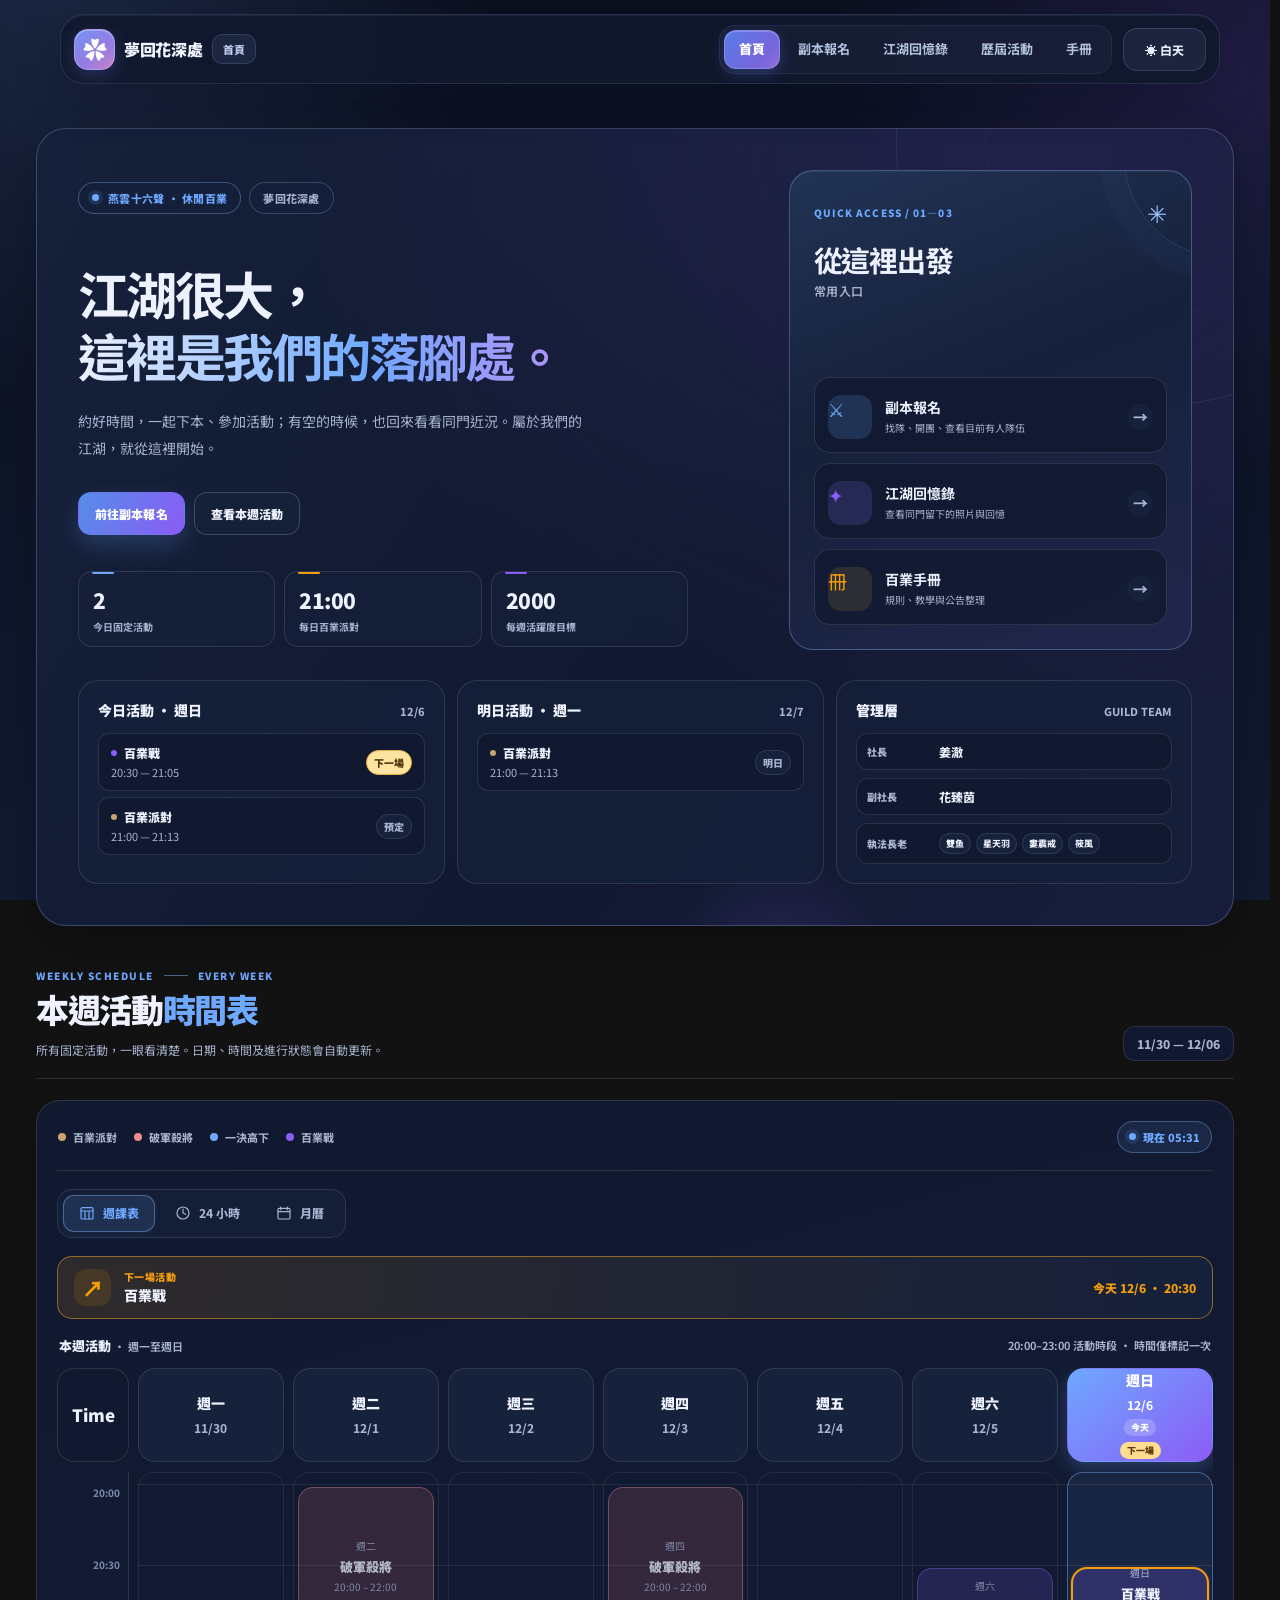
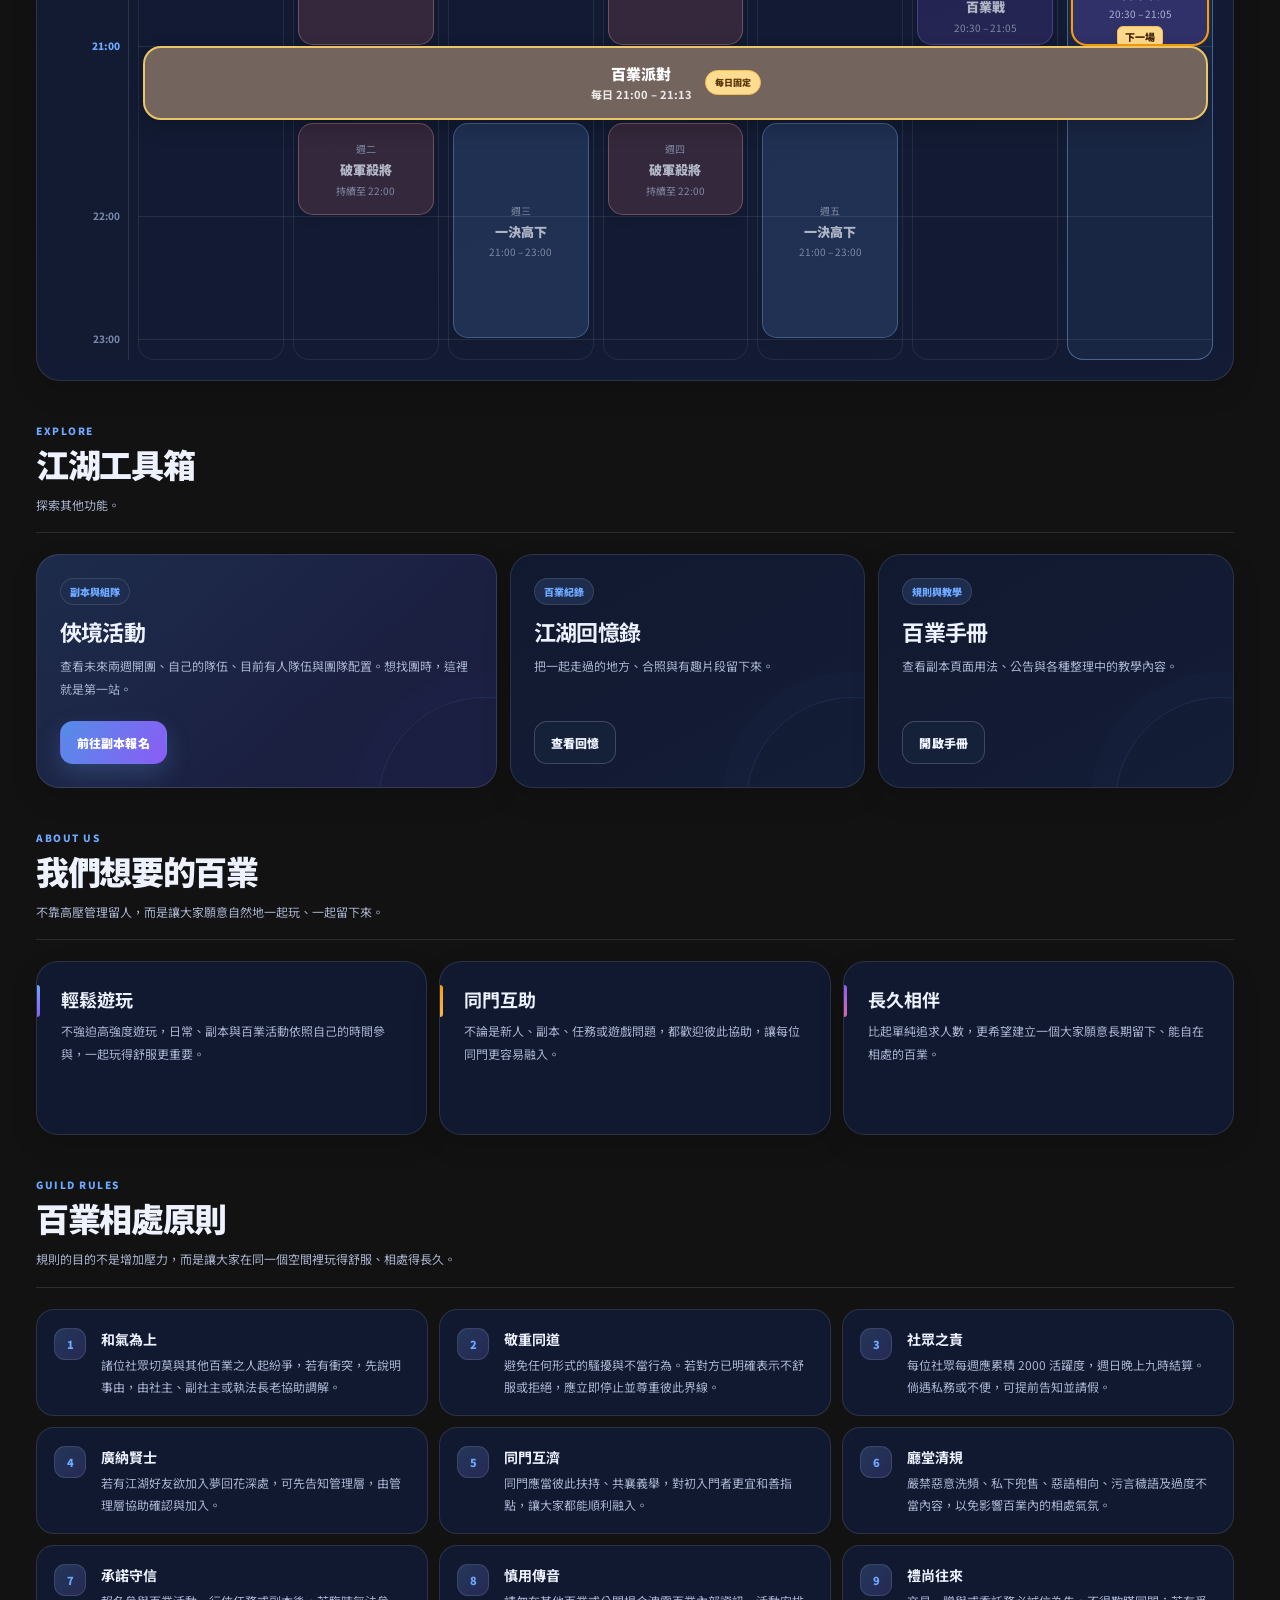
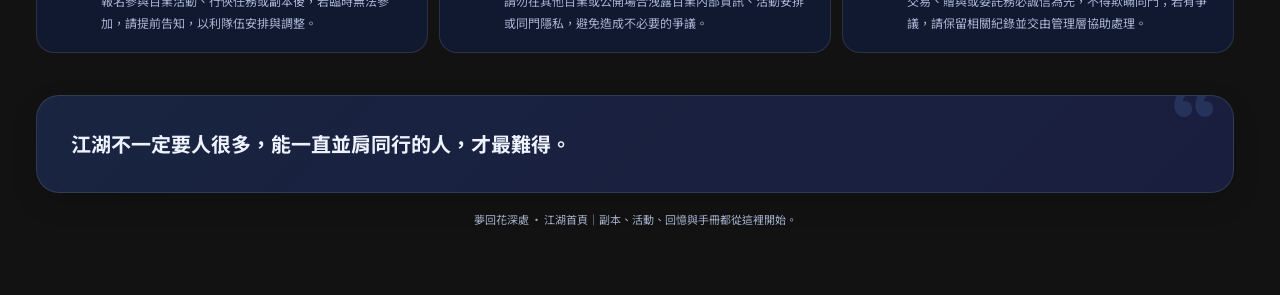
==== commit db5e3f37: "Update index.html" ====
--- a/index.html
+++ b/index.html
@@ -1612,6 +1612,22 @@
   }
   body[data-site-page="index"] .focus-current-line::after{font-size:8px}
 }
+/* Current-time indicator must sit BEHIND activity cards and the daily party lane. */
+body[data-site-page="index"] .focus-current-line{z-index:1;}
+body[data-site-page="index"] .focus-current-line::after{display:none;}
+body[data-site-page="index"] .timeline-now-line{z-index:1;}
+/* The time itself remains legible in the left clock ruler, not over the event. */
+body[data-site-page="index"] .is-focused-week .focus-current-time-label{
+  position:absolute;left:0;right:4px;z-index:2;
+  display:block;width:auto;transform:translateY(-50%);text-align:right;
+  color:var(--accent);font-size:10px;font-weight:900;font-variant-numeric:tabular-nums;
+  padding:3px 5px;border:1px solid color-mix(in srgb,var(--accent) 45%,var(--line));
+  border-radius:6px;background:var(--surface);box-shadow:0 2px 8px rgba(0,0,0,.12);
+  pointer-events:none;
+}
+@media(max-width:768px){
+  body[data-site-page="index"] .is-focused-week .focus-current-time-label{font-size:9px;padding:3px 2px;right:2px;}
+}
 </style>
 
 </head>
@@ -1728,7 +1744,7 @@
         <div class="leader-list">
           <div class="leader-item"><span class="leader-role">社長</span><span class="leader-name">姜澈</span></div>
           <div class="leader-item"><span class="leader-role">副社長</span><span class="leader-name">花臻茵</span></div>
-          <div class="leader-item"><span class="leader-role">執法長老</span><span class="leader-members"><span class="member-tag">白凡</span><span class="member-tag">雙鱼</span><span class="member-tag">曲絡寧</span><span class="member-tag">星天羽</span><span class="member-tag">婁震戒</span></span></div>
+          <div class="leader-item"><span class="leader-role">執法長老</span><span class="leader-members"><span class="member-tag">雙鱼</span><span class="member-tag">星天羽</span><span class="member-tag">婁震戒</span><span class="member-tag">筱風</span></span></div>
         </div>
       </div>
     </div>
@@ -2058,10 +2074,15 @@
     // One unique clock label per actual time, including 21:00 only ONCE.
     const tickMinutes=[startMinute, startMinute+30,stripStart,1320,endMinute]
       .filter((minute,index,list)=>minute>=startMinute && minute<=endMinute && list.indexOf(minute)===index);
+    const currentMinutes=now.getHours()*60+now.getMinutes()+now.getSeconds()/60;
+    const showCurrent=currentMinutes>=startMinute && currentMinutes<=endMinute;
+    const currentClock=`${pad(now.getHours())}:${pad(now.getMinutes())}`;
     const ruler=`<div class="focus-time-ruler" style="height:${height}px">${tickMinutes.map(m=>{
       const label=`${pad(Math.floor(m/60))}:${pad(m%60)}`;
+      // The highlighted current clock replaces a nearby static tick to avoid colliding labels.
+      if(showCurrent && Math.abs(yFor(m)-yFor(currentMinutes))<20)return '';
       return `<span class="focus-time-label ${m===stripStart?'is-party-start':''}" style="top:${yFor(m).toFixed(1)}px">${label}</span>`;
-    }).join('')}</div>`;
+    }).join('')}${showCurrent?`<span class="focus-current-time-label" style="top:${yFor(currentMinutes).toFixed(1)}px" aria-label="現在 ${currentClock}">${currentClock}</span>`:''}</div>`;
 
     const renderSegment=(ev,date,from,to,segmentType)=>{
       const startY=yFor(from), segmentHeight=Math.max(0,yFor(to)-startY);
